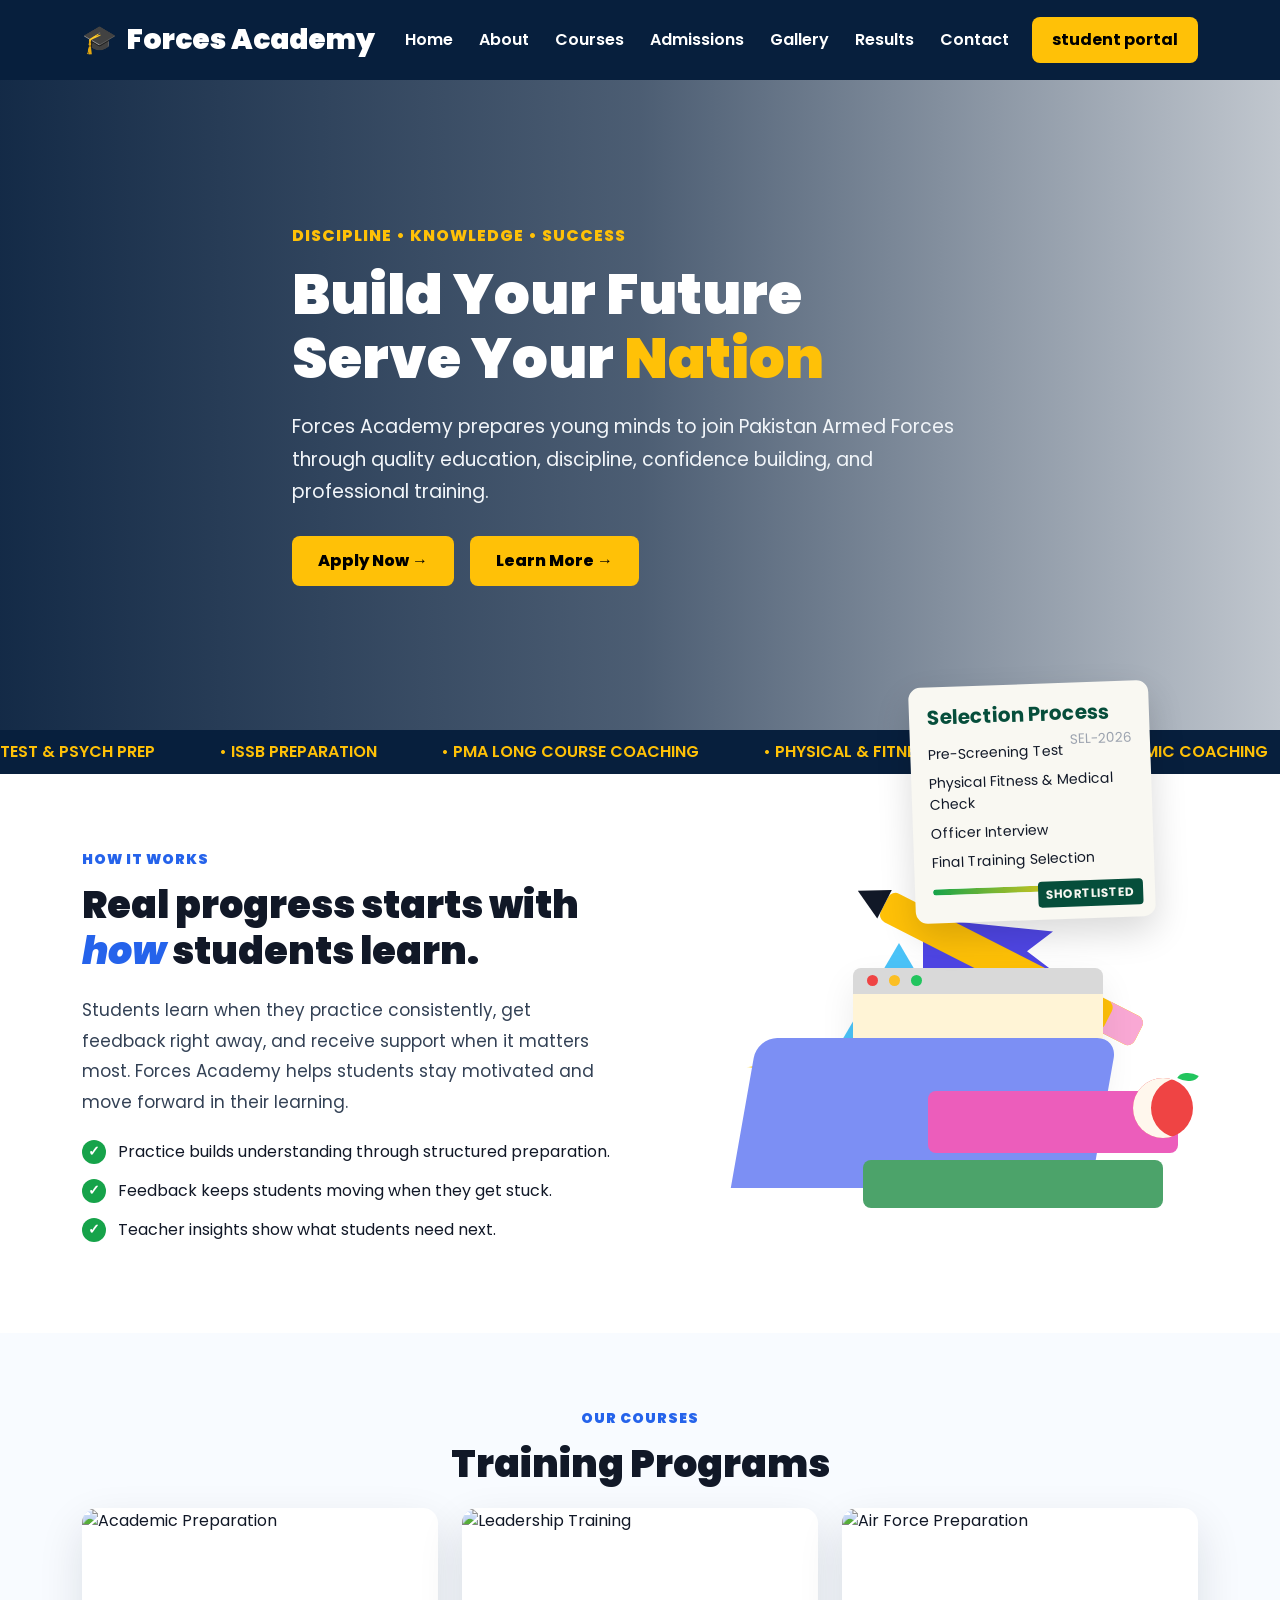
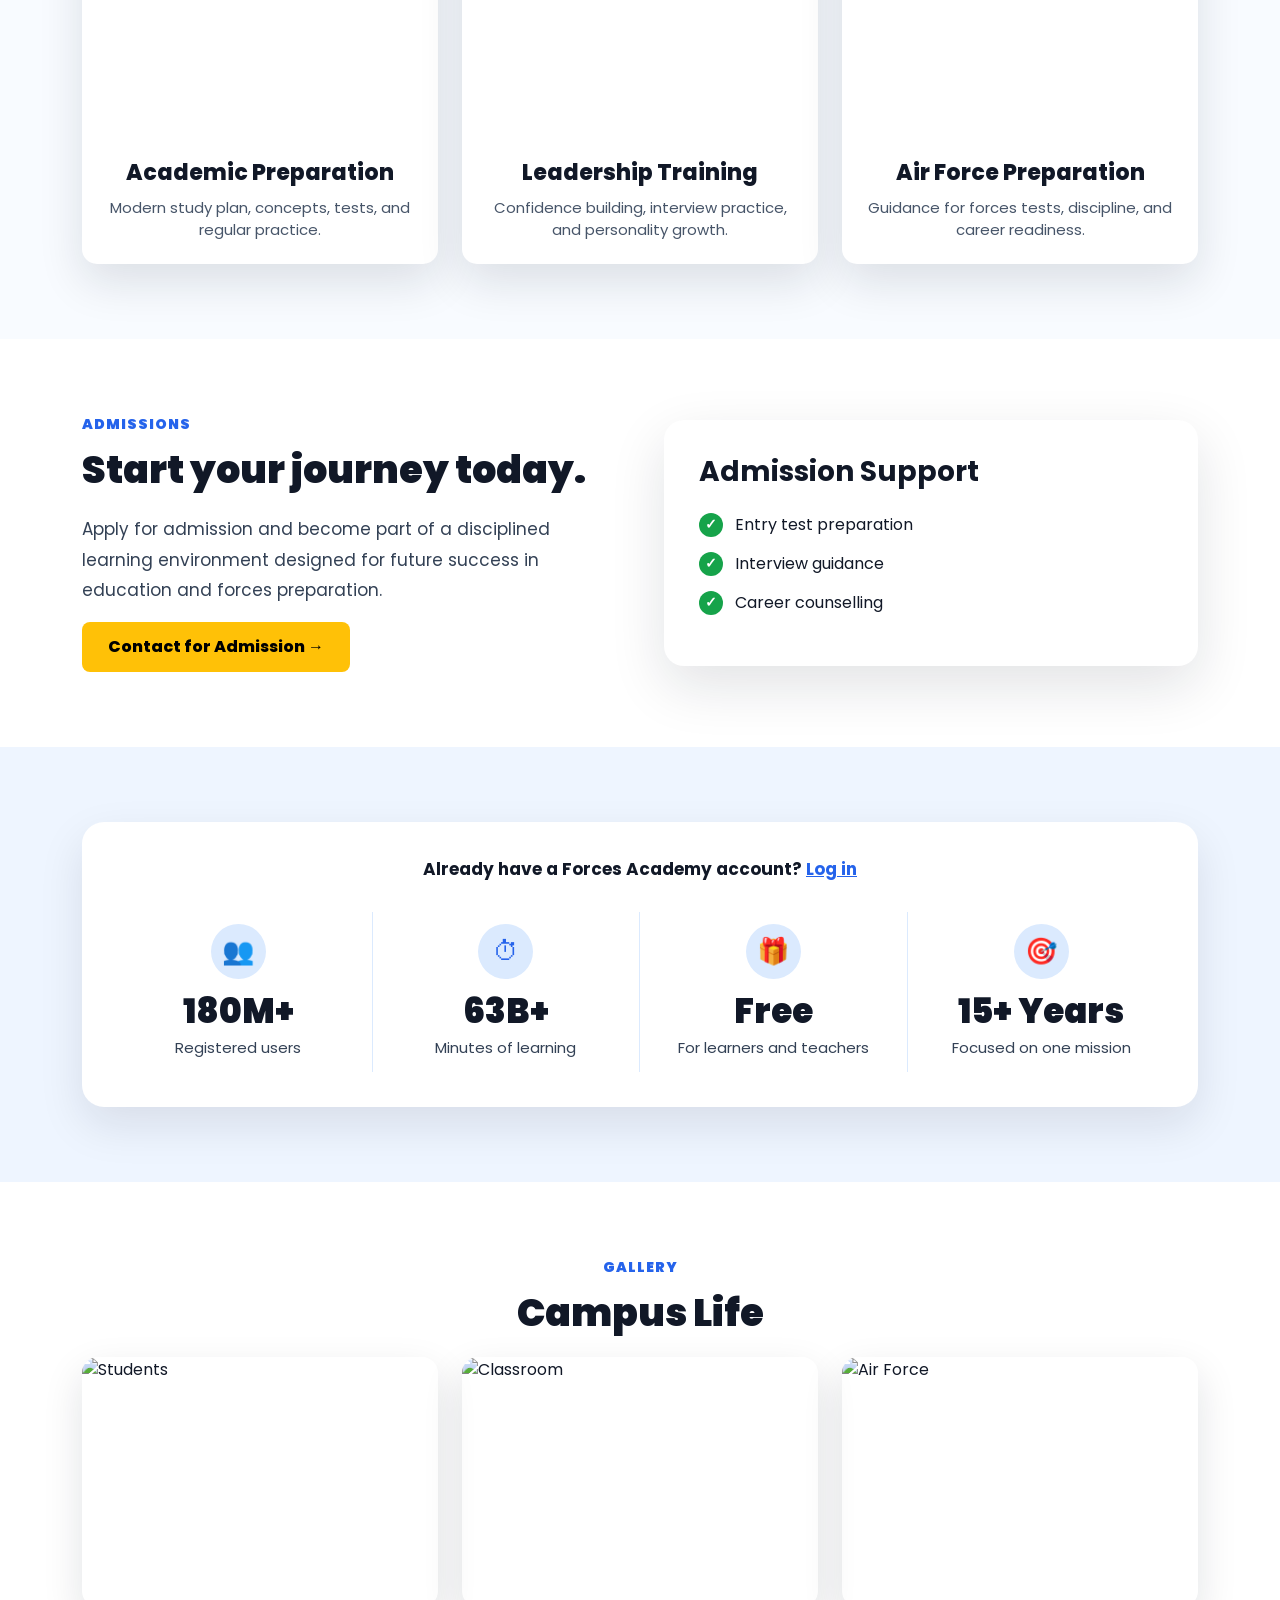
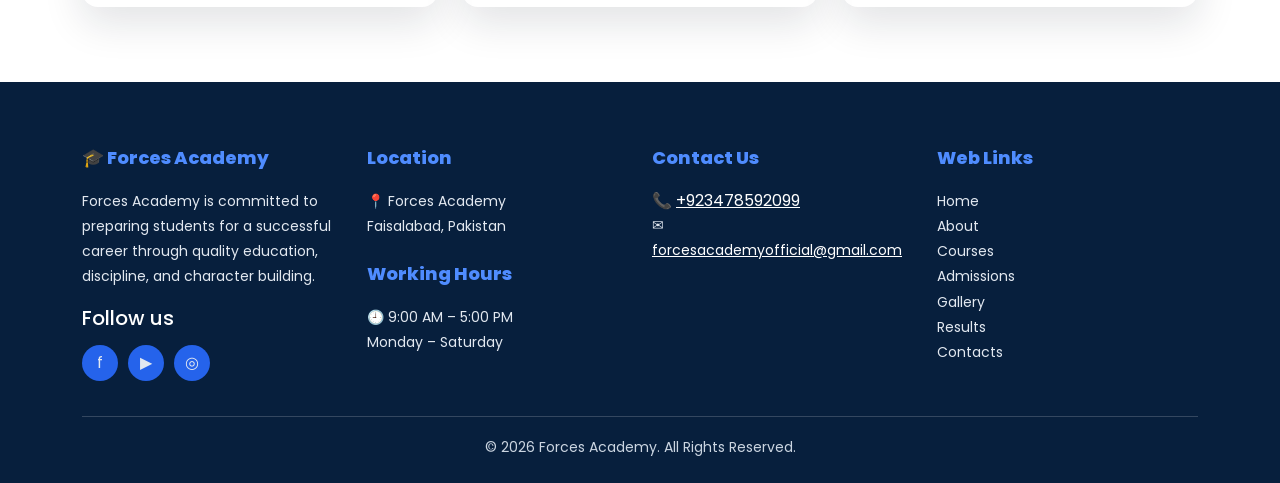
==== index.html @ 17778266 "enable github pages" ====
<!DOCTYPE html>
<html lang="en">
<head>
  <meta charset="UTF-8" />
  <meta name="viewport" content="width=device-width, initial-scale=1.0" />

  <title>Forces Academy</title>
  
  
  <link 
    href="https://cdn.jsdelivr.net/npm/bootstrap@5.3.0/dist/css/bootstrap.min.css" 
    rel="stylesheet"
  />
  <link rel="stylesheet" href="style.css">

  <!-- Google Font -->
  <link 
    href="https://fonts.googleapis.com/css2?family=Poppins:wght@400;500;600;700;800;900&display=swap" 
    rel="stylesheet"
  />

  <style>
    * {
      margin: 0;
      padding: 0;
      box-sizing: border-box;
      font-family: "Poppins", sans-serif;
    }

    html {
      scroll-behavior: smooth;
    }

    body {
      background: #ffffff;
      color: #111827;
      overflow-x: hidden;
    }

    /* NAVBAR */
    .navbar {
      background: #071f3d;
      padding: 14px 0;
    }

    .navbar-brand {
      color: white !important;
      font-size: 28px;
      font-weight: 900;
      display: flex;
      align-items: center;
      gap: 10px;
      white-space: nowrap;
    }

    .nav-link {
      color: white !important;
      font-size: 16px;
      font-weight: 600;
      margin: 0 5px;
      position: relative;
      white-space: nowrap;
    }

    .nav-link:hover {
      color: #ffc107 !important;
    }

    .nav-link::after {
      content: "";
      position: absolute;
      left: 0;
      bottom: -6px;
      width: 0;
      height: 2px;
      background: #ffc107;
      transition: 0.3s;
    }

    .nav-link:hover::after {
      width: 100%;
    }
    

    .portal-btn {
      background: #ffc107;
      color: #000 !important;
      padding: 11px 20px;
      border-radius: 8px;
      font-weight: 700;
      text-decoration: none;
      margin-left: 10px;
      display: inline-block;
      transition: 0.3s;
      white-space: nowrap;
    }

    .portal-btn:hover {
      background: #ffb300;
      transform: translateY(-3px);
      box-shadow: 0 10px 25px rgba(255, 193, 7, 0.35);
    }

    .nav-link.active {
    position: relative;
}

.nav-link.active::after {
    content: '';
    position: absolute;
    bottom: -5px;
    left: 0;
    width: 100%;
    height: 3px;
    background: #ffc107; /* yellow line */
    border-radius: 2px;
}
/* NAV LINK YELLOW */

/* HERO */
    .hero {
      min-height: 650px;
      display: flex;
      align-items: center;
      color: white;
      position: relative;
      overflow: hidden;
    }

    .hero::before {
      content: "";
      position: absolute;
      inset: 0;
      background:
        linear-gradient(
          90deg,
          rgba(7, 31, 61, 0.95),
          rgba(7, 31, 61, 0.72),
          rgba(7, 31, 61, 0.25)
        ),
        url("https://upload.wikimedia.org/wikipedia/commons/thumb/5/5d/Pakistan_JF-17_%28modified%29.jpg/1920px-Pakistan_JF-17_%28modified%29.jpg");
      background-size: cover;
      background-position: center;
      transition: 0.8s;
    }

    .hero:hover::before {
      transform: scale(1.04);
    }

    .hero-content {
      position: relative;
      z-index: 2;
      max-width: 720px;
    }

    .hero-badge {
      color: #ffc107;
      font-weight: 800;
      text-transform: uppercase;
      letter-spacing: 1px;
      margin-bottom: 15px;
      display: inline-block;
    }

    .hero h1 {
      font-size: 56px;
      font-weight: 900;
      line-height: 1.15;
      margin-bottom: 20px;
    }

    .hero h1 span {
      color: #ffc107;
    }

    .hero p {
      font-size: 19px;
      line-height: 1.7;
      margin-bottom: 28px;
      color: #f1f5f9;
    }

    .main-btn {
      background: #ffc107;
      color: #000;
      padding: 13px 26px;
      border-radius: 8px;
      text-decoration: none;
      font-weight: 800;
      display: inline-block;
      transition: 0.3s;
      margin-right: 12px;
    }

    .main-btn:hover {
      background: #ffb300;
      color: #000;
      transform: translateY(-4px);
      box-shadow: 0 12px 25px rgba(0, 0, 0, 0.25);
    }

    .outline-btn {
      border: 2px solid white;
      color: white;
      padding: 11px 25px;
      border-radius: 8px;
      text-decoration: none;
      font-weight: 800;
      display: inline-block;
      transition: 0.3s;
    }

    .outline-btn:hover {
      background: white;
      color: #071f3d;
      transform: translateY(-4px);
    }

    /* COMMON SECTION */
    .section {
      padding: 75px 0;
    }

    .small-title {
      color: #2563eb;
      font-size: 14px;
      font-weight: 900;
      text-transform: uppercase;
      letter-spacing: 1px;
      margin-bottom: 12px;
    }

    .section-heading {
      font-size: 38px;
      font-weight: 900;
      color: #111827;
      margin-bottom: 22px;
    }

    .section-heading span {
      color: #2563eb;
      font-style: italic;
    }

    .section-text {
      font-size: 17px;
      color: #334155;
      line-height: 1.8;
    }

    .check-list {
      list-style: none;
      padding: 0;
      margin-top: 22px;
    }

    .check-list li {
      margin-bottom: 15px;
      font-size: 16px;
      display: flex;
      gap: 12px;
      align-items: flex-start;
    }

    .check-icon {
      background: #16a34a;
      color: white;
      width: 24px;
      height: 24px;
      min-width: 24px;
      border-radius: 50%;
      display: grid;
      place-items: center;
      font-size: 14px;
      font-weight: 900;
    }

    /* CSS ILLUSTRATION */
    .learning-art {
      min-height: 360px;
      position: relative;
    }

    .art-base {
      width: 360px;
      height: 150px;
      background: #7c8ff4;
      border-radius: 20px 20px 0 0;
      position: absolute;
      bottom: 45px;
      left: 80px;
      transform: skewX(-10deg);
    }

    .art-book-green {
      width: 300px;
      height: 48px;
      background: #4ca36a;
      position: absolute;
      bottom: 25px;
      right: 35px;
      border-radius: 8px;
    }

    .art-book-pink {
      width: 250px;
      height: 62px;
      background: #ec5dbb;
      position: absolute;
      bottom: 80px;
      right: 20px;
      border-radius: 8px;
    }

    .art-window {
      width: 250px;
      height: 120px;
      background: #fff4d6;
      border-top: 26px solid #d9d9d9;
      border-radius: 8px;
      position: absolute;
      bottom: 145px;
      right: 95px;
      box-shadow: 0 15px 35px rgba(0, 0, 0, 0.08);
    }

    .art-window::before {
      content: "";
      position: absolute;
      top: -19px;
      left: 14px;
      width: 11px;
      height: 11px;
      background: #ef4444;
      border-radius: 50%;
      box-shadow: 22px 0 #fbbf24, 44px 0 #22c55e;
    }

    .art-triangle {
      width: 0;
      height: 0;
      border-left: 85px solid transparent;
      border-right: 85px solid transparent;
      border-bottom: 145px solid #38bdf8;
      position: absolute;
      bottom: 145px;
      left: 150px;
      opacity: 0.9;
    }

    .art-pencil {
      width: 285px;
      height: 32px;
      background: #ffc107;
      position: absolute;
      top: 80px;
      left: 205px;
      transform: rotate(27deg);
      border-radius: 8px;
      box-shadow: inset -34px 0 #f9a8d4;
    }

    .art-pencil::before {
      content: "";
      position: absolute;
      left: -30px;
      top: 0;
      border-top: 16px solid transparent;
      border-bottom: 16px solid transparent;
      border-right: 30px solid #111827;
    }

    .art-flag {
      width: 130px;
      height: 66px;
      background: #4f46e5;
      position: absolute;
      top: 45px;
      right: 145px;
      clip-path: polygon(0 0, 100% 20%, 80% 50%, 100% 80%, 0 100%);
    }

    .art-star {
      position: absolute;
      top: 150px;
      left: 80px;
      color: #facc15;
      font-size: 60px;
    }

    .art-apple {
      width: 60px;
      height: 60px;
      background: #ef4444;
      border-radius: 50%;
      position: absolute;
      bottom: 95px;
      right: 5px;
      box-shadow: inset 18px 0 #fff7ed;
    }

    .art-apple::after {
      content: "";
      width: 18px;
      height: 12px;
      background: #22c55e;
      position: absolute;
      right: -4px;
      top: -7px;
      border-radius: 100% 0;
      transform: rotate(28deg);
    }

    /* COURSES */
    .courses {
      background: #f8fbff;
    }

    .course-card {
      border: none;
      border-radius: 15px;
      overflow: hidden;
      box-shadow: 0 18px 45px rgba(15, 23, 42, 0.12);
      transition: 0.4s;
      height: 100%;
      background: white;
    }

    .course-card:hover {
      transform: translateY(-10px);
      box-shadow: 0 28px 65px rgba(15, 23, 42, 0.2);
    }

    .course-img {
      height: 230px;
      overflow: hidden;
    }

    .course-img img {
      width: 100%;
      height: 100%;
      object-fit: cover;
      transition: 0.5s;
    }

    .course-card:hover img {
      transform: scale(1.12);
    }

    .course-body {
      padding: 22px;
      text-align: center;
    }

    .course-body h3 {
      font-size: 22px;
      font-weight: 800;
      margin-bottom: 10px;
    }

    .course-body p {
      color: #475569;
      margin: 0;
      font-size: 15px;
    }

    /* ADMISSIONS */
    .admission-box {
      background: white;
      border-radius: 20px;
      padding: 35px;
      box-shadow: 0 20px 55px rgba(15, 23, 42, 0.12);
    }

    /* RESULTS */
    .results {
      background: #eef5ff;
    }

    .stats-card {
      background: white;
      border-radius: 22px;
      padding: 35px;
      box-shadow: 0 18px 45px rgba(15, 23, 42, 0.1);
    }

    .login-text {
      text-align: center;
      font-size: 17px;
      font-weight: 700;
      margin-bottom: 30px;
    }

    .login-text a {
      color: #2563eb;
    }

    .stat-box {
      text-align: center;
      border-right: 1px solid #dbeafe;
      padding: 12px;
    }

    .stat-box:last-child {
      border-right: none;
    }

    .stat-icon {
      width: 55px;
      height: 55px;
      background: #dbeafe;
      color: #2563eb;
      display: grid;
      place-items: center;
      margin: 0 auto 12px;
      border-radius: 50%;
      font-size: 26px;
    }

    .stat-box h2 {
      font-size: 34px;
      font-weight: 900;
      margin-bottom: 5px;
    }

    .stat-box p {
      color: #334155;
      font-size: 15px;
      margin: 0;
    }

    /* GALLERY */
    .gallery-img {
      height: 250px;
      border-radius: 16px;
      overflow: hidden;
      box-shadow: 0 16px 40px rgba(15, 23, 42, 0.12);
    }

    .gallery-img img {
      width: 100%;
      height: 100%;
      object-fit: cover;
      transition: 0.5s;
    }

    .gallery-img:hover img {
      transform: scale(1.12);
    }

    /* FOOTER */
    .footer {
      background: #071f3d;
      color: white;
      padding: 65px 0 25px;
    }

    .footer h4 {
      font-size: 18px;
      font-weight: 800;
      color: #4f8cff;
      margin-bottom: 20px;
    }

    .footer p,
    .footer li {
      font-size: 14px;
      line-height: 1.8;
      color: #e2e8f0;
    }

    .footer ul {
      list-style: none;
      padding: 0;
      margin: 0;
    }

    .footer a {
      color: #e2e8f0;
      text-decoration: none;
    }

    .footer a:hover {
      color: #ffc107;
    }

    .socials {
      display: flex;
      gap: 10px;
      margin-top: 15px;
    }

    .socials span {
      width: 36px;
      height: 36px;
      background: #2563eb;
      border-radius: 50%;
      display: grid;
      place-items: center;
      transition: 0.3s;
    }

    .socials span:hover {
      background: #ffc107;
      color: #071f3d;
      transform: translateY(-4px);
    }

    .footer-bottom {
      text-align: center;
      border-top: 1px solid rgba(255, 255, 255, 0.18);
      padding-top: 20px;
      margin-top: 35px;
      color: #cbd5e1;
      font-size: 14px;
    }

    /* RESPONSIVE */
    @media (max-width: 992px) {
      .navbar-brand {
        font-size: 24px;
      }

      .nav-link {
        margin: 7px 0;
      }

      .portal-btn {
        margin-left: 0;
        margin-top: 10px;
      }

      .hero {
        text-align: center;
        min-height: 650px;
      }

      .hero h1 {
        font-size: 42px;
      }

      .hero p {
        font-size: 17px;
      }

      .learning-art {
        transform: scale(0.82);
        margin-top: 35px;
      }

      .stat-box {
        border-right: none;
        margin-bottom: 25px;
      }
    }

    @media (max-width: 576px) {
      .hero h1 {
        font-size: 32px;
      }

      .section-heading {
        font-size: 30px;
      }

      .learning-art {
        transform: scale(0.65);
        min-height: 300px;
      }

      .footer {
        text-align: center;
      }

      .socials {
        justify-content: center;
      }
    }
  </style>
</head>

<body>

  <!-- NAVBAR -->
  <nav class="navbar navbar-expand-lg navbar-dark sticky-top">
    <div class="container">

      <a class="navbar-brand" href="#home">
        <span>🎓</span>
        Forces Academy
      </a>

      <button 
        class="navbar-toggler" 
        type="button" 
        data-bs-toggle="collapse" 
        data-bs-target="#navbarMenu"
      >
        <span class="navbar-toggler-icon"></span>
      </button>

      <div class="collapse navbar-collapse" id="navbarMenu">
        <ul class="navbar-nav ms-auto align-items-lg-center">
        <a class="nav-link" href="index.html">Home</a>
        <a class="nav-link" href="about.html">About </a>
        <a class="nav-link" href="courses.html">Courses </a>
<a class="nav-link" href="admissions.html">Admissions </a>
<a class="nav-link" href="gallery.html">Gallery </a>
<a class="nav-link" href="results.html">Results </a>
<a class="nav-link" href="contact.html">Contact </a>
      
        
          <li class="nav-item"><a class="portal-btn" href="#student-portal.html
            ">student portal</a></li>
        </ul>
      </div>

    </div>
  </nav>

  <!-- HERO -->
  <section class="hero" id="home">
    <div class="container hero-content">

      <span class="hero-badge">Discipline • Knowledge • Success</span>

      <h1>
        Build Your Future<br>
        Serve Your <span>Nation</span>
      </h1>

      <p>
        Forces Academy prepares young minds to join Pakistan Armed Forces through quality education,
        discipline, confidence building, and professional training.
      </p>

      <a href="#admissions" class="main-btn">Apply Now →</a>
      <a href="about.html#academy-overview" class="main-btn">Learn More →</a>

    </div>
  </section>
  <div id="about" style="display:none; background:white; min-height:100vh; padding:40px;">
    <!-- Abhi khali hai -->
</div>
<div id="courses" style="display:none; background:white; min-height:100vh; padding:40px;">
    
</div>
<!-- Selection Box -->
<div class="selection-box">
  <h5>Selection Process</h5>
  <span class="sel-year">SEL-2026</span>
  <ul>
    <li><i class="bi bi-check-circle-fill text-success"></i> Pre-Screening Test</li>
    <li><i class="bi bi-check-circle-fill text-success"></i> Physical Fitness & Medical Check</li>
    <li><i class="bi bi-check-circle-fill text-success"></i> Officer Interview</li>
    <li><i class="bi bi-check-circle-fill text-success"></i> Final Training Selection</li>
  </ul>
  <div class="progress-bar"><div class="progress"></div></div>
  <div class="shortlisted">SHORTLISTED</div>
</div>
<style>
  .selection-box {
  position: absolute;
  top: 76%;      /* Moved slightly further down */
  right: 10%;    /* Keep it on the right side */
  width: 240px;
  background: #f9f8f2;
  border-radius: 12px;
  padding: 18px;
  box-shadow: 0 15px 35px rgba(0,0,0,0.15);
  transform: rotate(-2deg);
  transition: transform 0.3s ease;
  z-index: 3;
}
.selection-box:hover {
  transform: rotate(0deg) translateY(-5px);
}
.selection-box h5 {
  font-weight: 700;
  color: #064e3b;
  margin-bottom: 5px;
}
.sel-year {
  float: right;
  font-size: 0.85rem;
  color: #9ca3af;
}

.selection-box ul {
  list-style: none;
  padding: 0;
  margin: 15px 0;
}
.selection-box ul li {
  margin-bottom: 8px;
  font-size: 0.88rem;
}
.progress-bar {
  height: 6px;
  background: #d1fae5;
  border-radius: 4px;
  overflow: hidden;
  margin: 10px 0;
}
.progress {
  width: 70%;
  height: 100%;
  background: linear-gradient(to right, #16a34a, #facc15);
  animation: loading 2s infinite;
}
@keyframes loading {
  0% { width: 0%; }
  50% { width: 70%; }
  100% { width: 0%; }
}
.shortlisted {
  display: inline-block;
  padding: 4px 8px;
  background: #064e3b;
  color: #f9f8f2;
  font-size: 0.75rem;
  font-weight: 700;
  border-radius: 4px;
  position: absolute;
  bottom: 12px;
  right: 12px;
}
/* MOBILE ADJUSTMENT */
@media (max-width: 768px) {
  .selection-box {
    position: relative;
    top: auto;
    right: auto;
    transform: rotate(0deg);
    width: 90%; /* Mobile friendly width */
    margin: 20px auto 0 auto; /* Center on mobile below hero content */
  }
  .selection-box ul li {
    font-size: 0.9rem;
  }
  .shortlisted {
    bottom: 10px;
    right: 10px;
  }
}
</style>

<!--  Scrolling Services Section -->
<section style="background:#071f3d; padding:10px 0; overflow:hidden;">
  <div class="scrolling-wrapper">
    <div class="scrolling-content">
      <span>TEST & PSYCH PREP</span>
      <span>• ISSB PREPARATION</span>
      <span>• PMA LONG COURSE COACHING</span>
      <span>• PHYSICAL & FITNESS TRAINING</span>
      <span>• ACADEMIC COACHING</span>
      <span>• INTERVIEW & PSYCH PREP</span>
      <span>• FSc PRE-MEDICAL</span>
      <span>• FSc PRE-ENGINEERING</span>
      <span>• MATRIC SCIENCE</span>
      <span>• MATRIC ARTS</span>
      <span>• ENTRY TEST PREPARATION</span>
      <span>• SHORT COURSES</span>
      <span>• LEADERSHIP TRAINING</span>
      <span>• SPORTS & FITNESS</span>
      <span>• SCHOLARSHIP OPPORTUNITIES</span>
      <!-- duplicate the same content for seamless scroll -->
      <span>TEST & PSYCH PREP</span>
      <span>• ISSB PREPARATION</span>
      <span>• PMA LONG COURSE COACHING</span>
      <span>• PHYSICAL & FITNESS TRAINING</span>
      <span>• ACADEMIC COACHING</span>
      <span>• INTERVIEW & PSYCH PREP</span>
      <span>• FSc PRE-MEDICAL</span>
      <span>• FSc PRE-ENGINEERING</span>
      <span>• MATRIC SCIENCE</span>
      <span>• MATRIC ARTS</span>
      <span>• ENTRY TEST PREPARATION</span>
      <span>• SHORT COURSES</span>
      <span>• LEADERSHIP TRAINING</span>
      <span>• SPORTS & FITNESS</span>
      <span>• SCHOLARSHIP OPPORTUNITIES</span>
    </div>
  </div>
</section>

<style>
.scrolling-wrapper {
  overflow: hidden;
  position: relative;
  white-space: nowrap;
}

.scrolling-content {
  display: inline-block;
  white-space: nowrap;
  color: #ffc107;
  font-weight: 600;
  font-family: 'Poppins', sans-serif;
  font-size: 16px;
  animation: scroll 30s linear infinite;
}

.scrolling-content span {
  display: inline-block;
  margin-right: 60px; /* spacing between items */
}

@keyframes scroll {
  0% { transform: translateX(0); }
  100% { transform: translateX(-50%); }
}
</style>

  <!-- ABOUT / HOW IT WORKS -->
  <section class="section" id="about">
    <div class="container">
      <div class="row align-items-center g-5">

        <div class="col-lg-6">
          <div class="small-title">How it works</div>

          <h2 class="section-heading">
            Real progress starts with <span>how</span> students learn.
          </h2>

          <p class="section-text">
            Students learn when they practice consistently, get feedback right away, and receive
            support when it matters most. Forces Academy helps students stay motivated and move
            forward in their learning.
          </p>

          <ul class="check-list">
            <li>
              <span class="check-icon">✓</span>
              <span>Practice builds understanding through structured preparation.</span>
            </li>

            <li>
              <span class="check-icon">✓</span>
              <span>Feedback keeps students moving when they get stuck.</span>
            </li>

            <li>
              <span class="check-icon">✓</span>
              <span>Teacher insights show what students need next.</span>
            </li>
          </ul>
        </div>

        <div class="col-lg-6">
          <div class="learning-art">
            <div class="art-star">✦</div>
            <div class="art-flag"></div>
            <div class="art-pencil"></div>
            <div class="art-triangle"></div>
            <div class="art-window"></div>
            <div class="art-base"></div>
            <div class="art-book-pink"></div>
            <div class="art-book-green"></div>
            <div class="art-apple"></div>
          </div>
        </div>

      </div>
    </div>
  </section>

  <!-- COURSES -->
  <section class="section courses" id="courses">
    <div class="container">

      <div class="text-center">
        <div class="small-title">Our Courses</div>
        <h2 class="section-heading">Training Programs</h2>
      </div>

      <div class="row g-4">

        <div class="col-lg-4 col-md-6">
          <div class="course-card">
            <div class="course-img">
              <img 
                src="https://images.unsplash.com/photo-1588072432836-e10032774350?auto=format&fit=crop&w=900&q=80" 
                alt="Academic Preparation"
              />
            </div>
            <div class="course-body">
              <h3>Academic Preparation</h3>
              <p>Modern study plan, concepts, tests, and regular practice.</p>
            </div>
          </div>
        </div>

        <div class="col-lg-4 col-md-6">
          <div class="course-card">
            <div class="course-img">
              <img 
                src="https://images.unsplash.com/photo-1522202176988-66273c2fd55f?auto=format&fit=crop&w=900&q=80" 
                alt="Leadership Training"
              />
            </div>
            <div class="course-body">
              <h3>Leadership Training</h3>
              <p>Confidence building, interview practice, and personality growth.</p>
            </div>
          </div>
        </div>

        <div class="col-lg-4 col-md-6">
          <div class="course-card">
            <div class="course-img">
              <img 
                src="https://images.unsplash.com/photo-1517976487492-5750f3195933?auto=format&fit=crop&w=900&q=80" 
                alt="Air Force Preparation"
              />
            </div>
            <div class="course-body">
              <h3>Air Force Preparation</h3>
              <p>Guidance for forces tests, discipline, and career readiness.</p>
            </div>
          </div>
        </div>

      </div>
    </div>
  </section>

  <!-- ADMISSIONS -->
  <section class="section" id="admissions">
    <div class="container">
      <div class="row align-items-center g-5">

        <div class="col-lg-6">
          <div class="small-title">Admissions</div>

          <h2 class="section-heading">
            Start your journey today.
          </h2>

          <p class="section-text">
            Apply for admission and become part of a disciplined learning environment designed
            for future success in education and forces preparation.
          </p>

          <a href="#contact" class="main-btn">Contact for Admission →</a>
        </div>

        <div class="col-lg-6">
          <div class="admission-box">
            <h3 class="fw-bold mb-4">Admission Support</h3>

            <ul class="check-list">
              <li><span class="check-icon">✓</span><span>Entry test preparation</span></li>
              <li><span class="check-icon">✓</span><span>Interview guidance</span></li>
              <li><span class="check-icon">✓</span><span>Career counselling</span></li>
            </ul>
          </div>
        </div>

      </div>
    </div>
  </section>

  <!-- RESULTS -->
  <section class="section results" id="results">
    <div class="container">

      <div class="stats-card">

        <div class="login-text">
          Already have a Forces Academy account?
          <a href="#">Log in</a>
        </div>

        <div class="row">

          <div class="col-lg-3 col-md-6 stat-box">
            <div class="stat-icon">👥</div>
            <h2>180M+</h2>
            <p>Registered users</p>
          </div>

          <div class="col-lg-3 col-md-6 stat-box">
            <div class="stat-icon">⏱</div>
            <h2>63B+</h2>
            <p>Minutes of learning</p>
          </div>

          <div class="col-lg-3 col-md-6 stat-box">
            <div class="stat-icon">🎁</div>
            <h2>Free</h2>
            <p>For learners and teachers</p>
          </div>

          <div class="col-lg-3 col-md-6 stat-box">
            <div class="stat-icon">🎯</div>
            <h2>15+ Years</h2>
            <p>Focused on one mission</p>
          </div>

        </div>
      </div>

    </div>
  </section>

  <!-- GALLERY -->
  <section class="section" id="gallery">
    <div class="container">

      <div class="text-center">
        <div class="small-title">Gallery</div>
        <h2 class="section-heading">Campus Life</h2>
      </div>

      <div class="row g-4">

        <div class="col-lg-4 col-md-6">
          <div class="gallery-img">
            <img 
              src="https://images.unsplash.com/photo-1523240795612-9a054b0db644?auto=format&fit=crop&w=900&q=80" 
              alt="Students"
            />
          </div>
        </div>

        <div class="col-lg-4 col-md-6">
          <div class="gallery-img">
            <img 
              src="https://images.unsplash.com/photo-1509062522246-3755977927d7?auto=format&fit=crop&w=900&q=80" 
              alt="Classroom"
            />
          </div>
        </div>

        <div class="col-lg-4 col-md-6">
          <div class="gallery-img">
            <img 
              src="https://images.unsplash.com/photo-1517976487492-5750f3195933?auto=format&fit=crop&w=900&q=80" 
              alt="Air Force"
            />
          </div>
        </div>

      </div>
    </div>
  </section>

  <!-- FOOTER -->
  <footer class="footer" id="contact">
    <div class="container">

      <div class="row g-4">

        <div class="col-lg-3 col-md-6">
          <h4><span>🎓</span> Forces Academy</h4>
          <p>
            Forces Academy is committed to preparing students for a successful career
            through quality education, discipline, and character building.
          </p>
<h5>Follow us</h5>
          <div class="socials">

    <a href="https://www.facebook.com/ForcesAcademyFaisalabad" target="_blank">
        <span>f</span>
    </a>

    <a href="http://www.youtube.com/@forcesacademyfaisalabad" target="_blank">
        <span>▶</span>
    </a>

      <a href="https://www.instagram.com/forcesacademyfaisalabad?igsh=MWI4YThxazhwM3o3Zg==" target="_blank">
        <span>◎</span>
    </a>

</div>
        </div>

        <div class="col-lg-3 col-md-6">
          <h4>Location</h4>
          <p>
            📍 Forces Academy<br>
            Faisalabad, Pakistan
          </p>

          <h4 class="mt-4">Working Hours</h4>
          <p>
            🕘 9:00 AM – 5:00 PM<br>
            Monday – Saturday
          </p>
        </div>

       <div class="col-lg-3 col-md-6">
          <h4>Contact Us</h4>
    
          📞 <a href="tel:+923478592099" style="color:#fff; text-decoration:underline;">+923478592099</a><br>
          <p>✉ <a href="mailto:forcesacademyofficial@gmail.com" style="color:#fff; text-decoration:underline;">forcesacademyofficial@gmail.com</a></p>
        </div>
        <div class="col-lg-3 col-md-6">
          <h4>Web Links</h4>
          <ul>
            <li><a href="#Home">Home</a></li>
            <li><a href="#"></a>About</li>
            <li><a href="#">Courses</a></li>
            <li><a href="#">Admissions</a></li>
            <li><a href="#">Gallery </a></li>
            <li><a href="#">Results</a></li>
            <li><a href="#"> Contacts</a></li>
          </ul>
        </div>

      </div>

      <div class="footer-bottom">
        © 2026 Forces Academy. All Rights Reserved.
      </div>

    </div>
  </footer>

  <!-- Bootstrap JS for mobile menu -->
  <script 
    src="https://cdn.jsdelivr.net/npm/bootstrap@5.3.0/dist/js/bootstrap.bundle.min.js">
  </script>
  
</body>
</html>
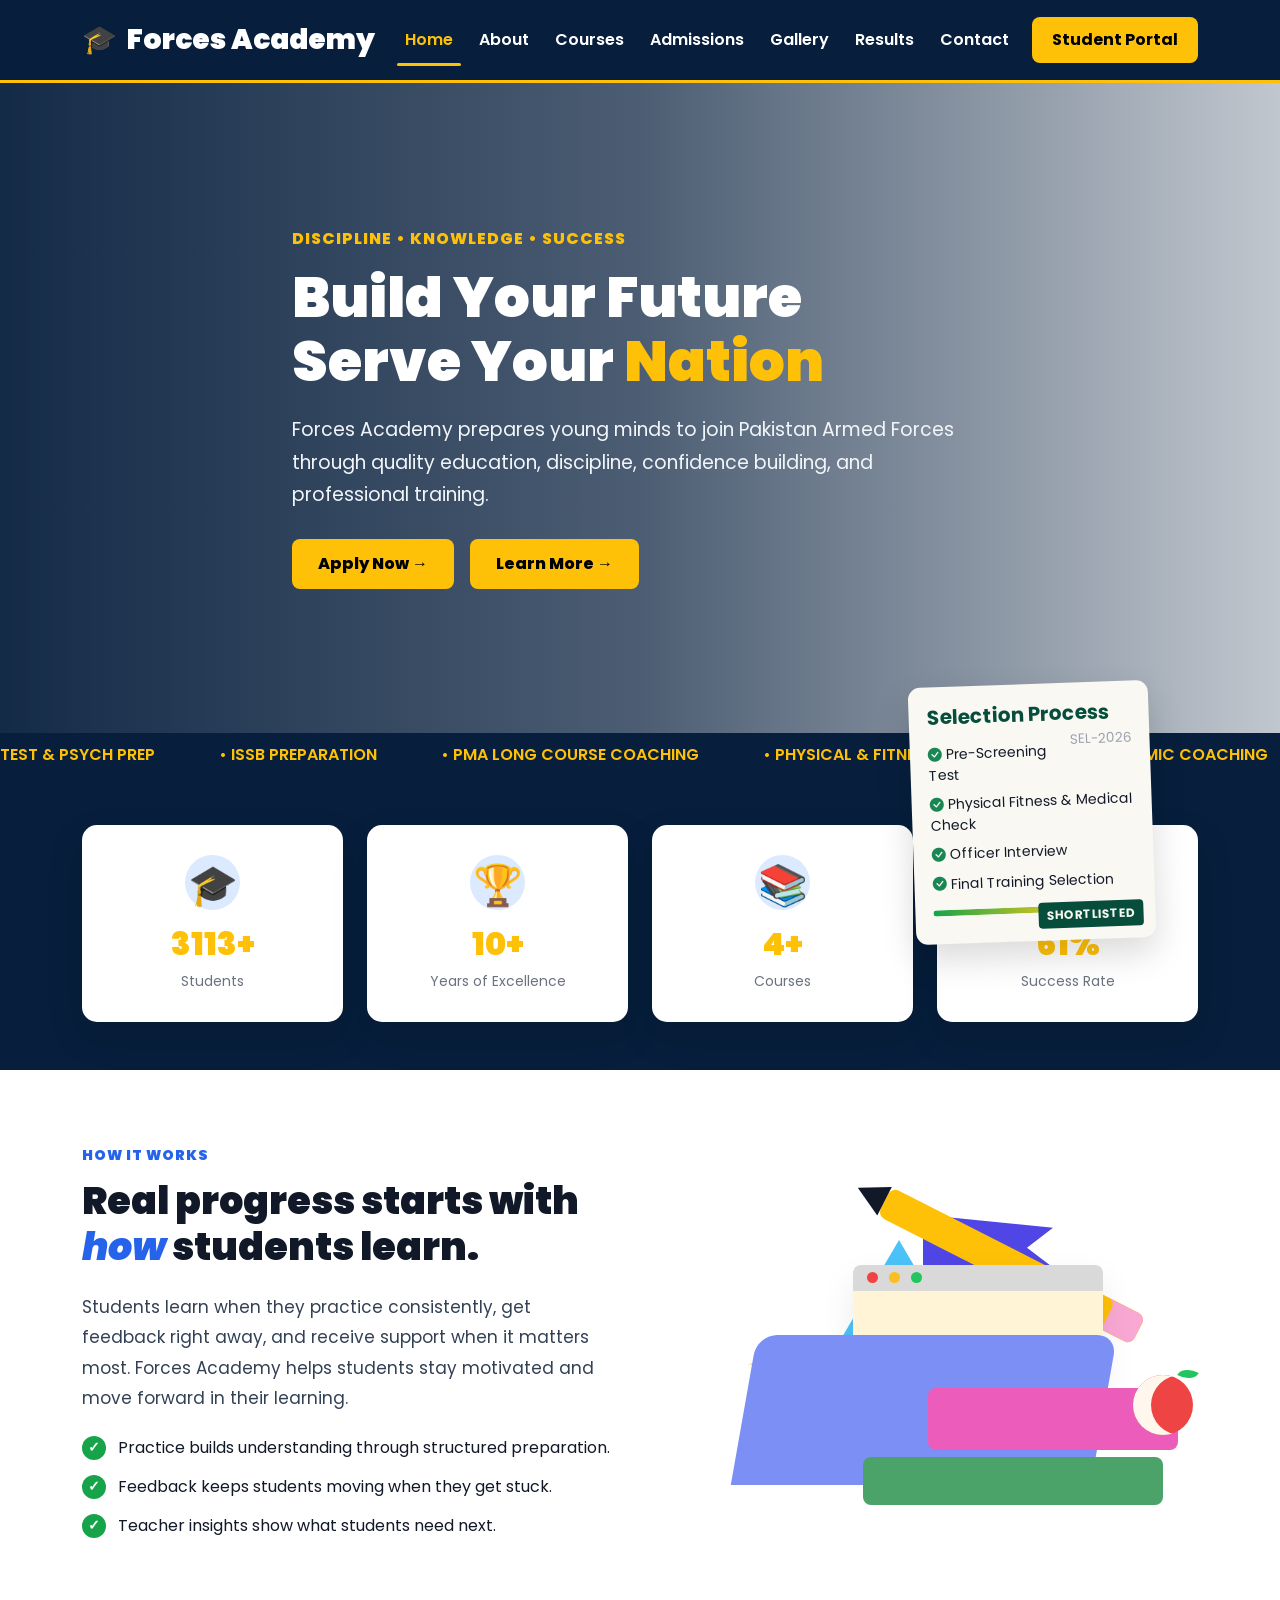
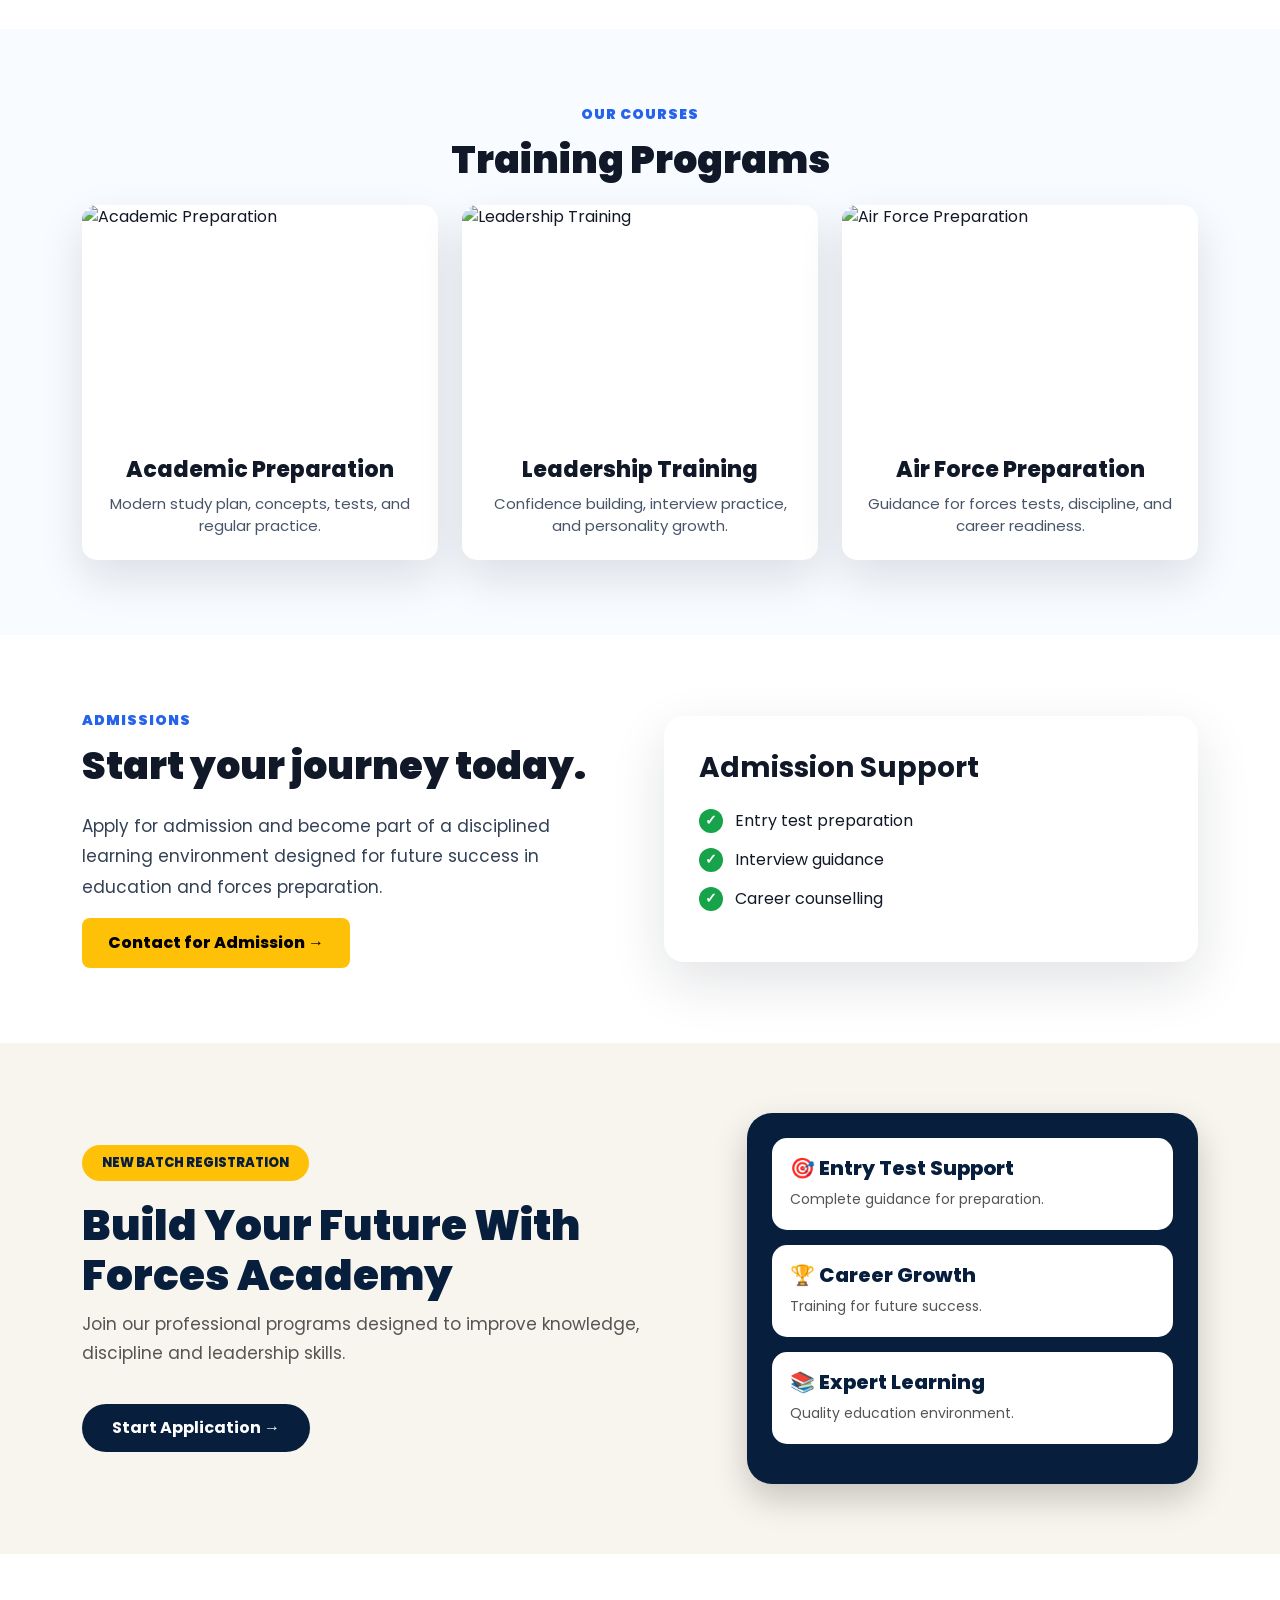
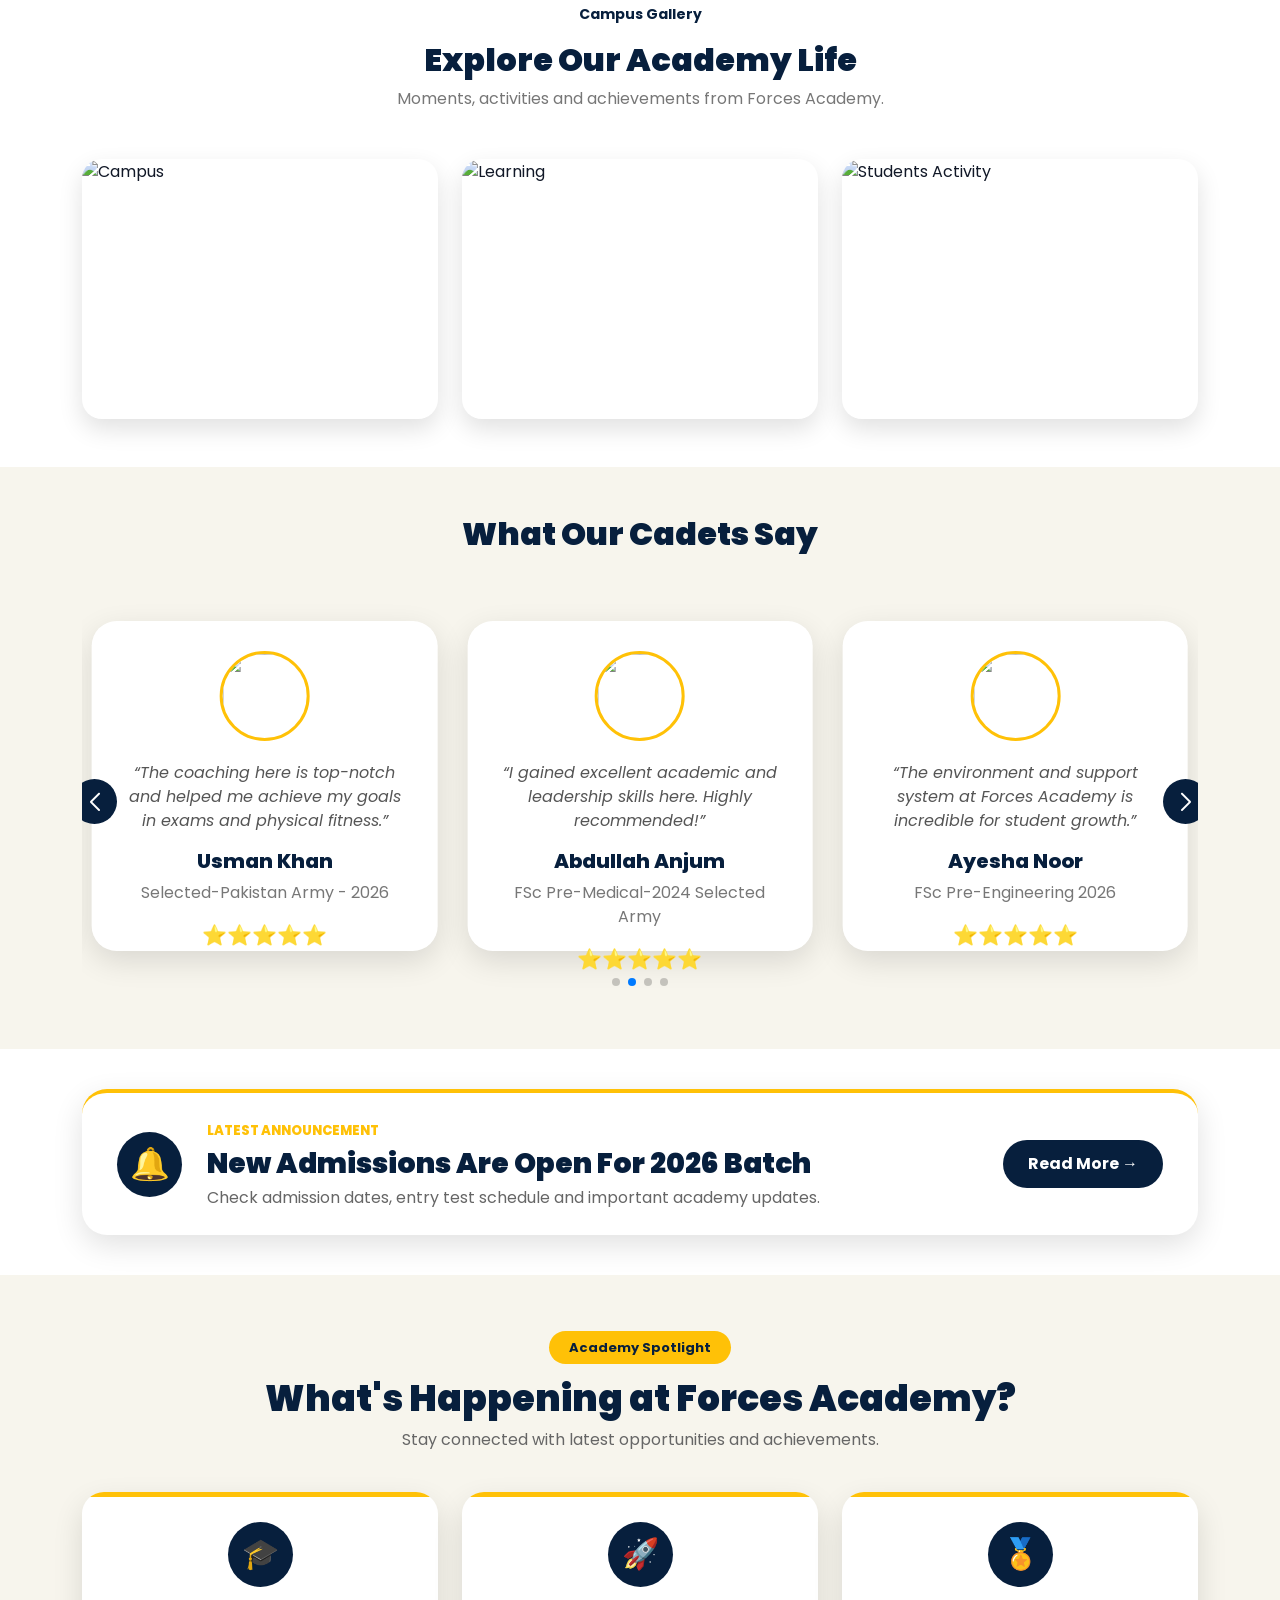
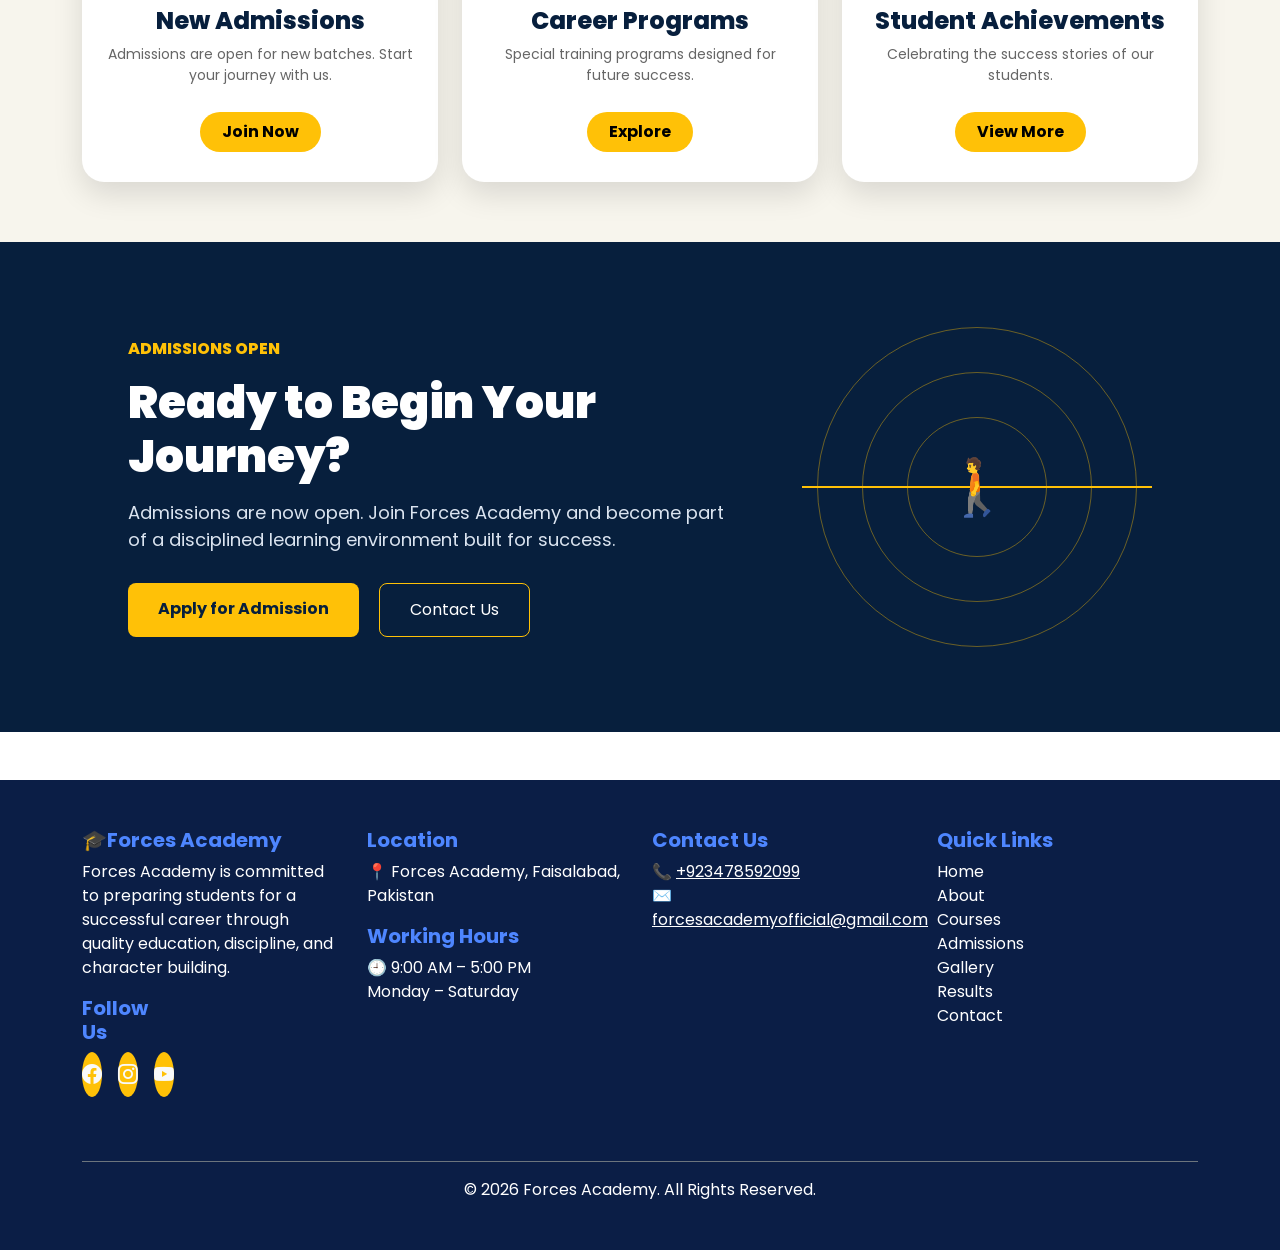
==== commit 5a7f9757: "enable github pages" ====
--- a/index.html
+++ b/index.html
@@ -18,6 +18,8 @@
     href="https://fonts.googleapis.com/css2?family=Poppins:wght@400;500;600;700;800;900&display=swap" 
     rel="stylesheet"
   />
+   <!-- Swiper CSS -->
+  <link rel="stylesheet" href="https://cdn.jsdelivr.net/npm/swiper@11/swiper-bundle.min.css"/>
 
   <style>
     * {
@@ -38,6 +40,7 @@
     }
 
     /* NAVBAR */
+   /* NAVBAR */
     .navbar {
       background: #071f3d;
       padding: 14px 0;
@@ -66,20 +69,36 @@
       color: #ffc107 !important;
     }
 
-    .nav-link::after {
-      content: "";
-      position: absolute;
-      left: 0;
-      bottom: -6px;
-      width: 0;
-      height: 2px;
-      background: #ffc107;
-      transition: 0.3s;
-    }
-
-    .nav-link:hover::after {
-      width: 100%;
-    }
+    /* Active Navbar Line */
+
+.nav-link::after{
+content:"";
+position:absolute;
+left:0;
+bottom:-6px;
+width:0;
+height:3px;
+background:#ffc107;
+border-radius:5px;
+transition:.3s;
+}
+
+
+.nav-link:hover::after,
+.nav-link.active::after{
+width:100%;
+}
+
+
+.nav-link.active{
+color:#ffc107 !important;
+}
+.navbar{
+    border-bottom: 3px solid #ffc107;
+}
+    
+    
+  
     
 
     .portal-btn {
@@ -101,21 +120,9 @@
       box-shadow: 0 10px 25px rgba(255, 193, 7, 0.35);
     }
 
-    .nav-link.active {
-    position: relative;
-}
-
-.nav-link.active::after {
-    content: '';
-    position: absolute;
-    bottom: -5px;
-    left: 0;
-    width: 100%;
-    height: 3px;
-    background: #ffc107; /* yellow line */
-    border-radius: 2px;
-}
-/* NAV LINK YELLOW */
+    
+
+
 
 /* HERO */
     .hero {
@@ -141,12 +148,26 @@
         url("https://upload.wikimedia.org/wikipedia/commons/thumb/5/5d/Pakistan_JF-17_%28modified%29.jpg/1920px-Pakistan_JF-17_%28modified%29.jpg");
       background-size: cover;
       background-position: center;
-      transition: 0.8s;
-    }
+      animation:heroSplash 1.8s ease;
+    }
+    @keyframes heroSplash{
+
+from{
+    opacity:0;
+    transform:scale(1.15);
+}
+
+to{
+    opacity:1;
+    transform:scale(1);
+}
+
+}
 
     .hero:hover::before {
       transform: scale(1.04);
     }
+   
 
     .hero-content {
       position: relative;
@@ -179,8 +200,13 @@
       line-height: 1.7;
       margin-bottom: 28px;
       color: #f1f5f9;
-    }
-
+     
+
+
+
+}
+   
+    
     .main-btn {
       background: #ffc107;
       color: #000;
@@ -549,73 +575,6 @@
       transform: scale(1.12);
     }
 
-    /* FOOTER */
-    .footer {
-      background: #071f3d;
-      color: white;
-      padding: 65px 0 25px;
-    }
-
-    .footer h4 {
-      font-size: 18px;
-      font-weight: 800;
-      color: #4f8cff;
-      margin-bottom: 20px;
-    }
-
-    .footer p,
-    .footer li {
-      font-size: 14px;
-      line-height: 1.8;
-      color: #e2e8f0;
-    }
-
-    .footer ul {
-      list-style: none;
-      padding: 0;
-      margin: 0;
-    }
-
-    .footer a {
-      color: #e2e8f0;
-      text-decoration: none;
-    }
-
-    .footer a:hover {
-      color: #ffc107;
-    }
-
-    .socials {
-      display: flex;
-      gap: 10px;
-      margin-top: 15px;
-    }
-
-    .socials span {
-      width: 36px;
-      height: 36px;
-      background: #2563eb;
-      border-radius: 50%;
-      display: grid;
-      place-items: center;
-      transition: 0.3s;
-    }
-
-    .socials span:hover {
-      background: #ffc107;
-      color: #071f3d;
-      transform: translateY(-4px);
-    }
-
-    .footer-bottom {
-      text-align: center;
-      border-top: 1px solid rgba(255, 255, 255, 0.18);
-      padding-top: 20px;
-      margin-top: 35px;
-      color: #cbd5e1;
-      font-size: 14px;
-    }
-
     /* RESPONSIVE */
     @media (max-width: 992px) {
       .navbar-brand {
@@ -681,7 +640,7 @@
 </head>
 
 <body>
-
+  
   <!-- NAVBAR -->
   <nav class="navbar navbar-expand-lg navbar-dark sticky-top">
     <div class="container">
@@ -702,7 +661,7 @@
 
       <div class="collapse navbar-collapse" id="navbarMenu">
         <ul class="navbar-nav ms-auto align-items-lg-center">
-        <a class="nav-link" href="index.html">Home</a>
+       <a class="nav-link active" href="index.html">Home</a>
         <a class="nav-link" href="about.html">About </a>
         <a class="nav-link" href="courses.html">Courses </a>
 <a class="nav-link" href="admissions.html">Admissions </a>
@@ -711,8 +670,8 @@
 <a class="nav-link" href="contact.html">Contact </a>
       
         
-          <li class="nav-item"><a class="portal-btn" href="#student-portal.html
-            ">student portal</a></li>
+          <li class="nav-item"><a class="portal-btn" href="#Student-portal.html
+            ">Student Portal</a></li>
         </ul>
       </div>
 
@@ -720,8 +679,10 @@
   </nav>
 
   <!-- HERO -->
+   
   <section class="hero" id="home">
     <div class="container hero-content">
+     
 
       <span class="hero-badge">Discipline • Knowledge • Success</span>
 
@@ -735,13 +696,17 @@
         discipline, confidence building, and professional training.
       </p>
 
-      <a href="#admissions" class="main-btn">Apply Now →</a>
+      <a href="admissions.html" class="main-btn">Apply Now →</a>
       <a href="about.html#academy-overview" class="main-btn">Learn More →</a>
 
     </div>
   </section>
+ 
+
+
+     
   <div id="about" style="display:none; background:white; min-height:100vh; padding:40px;">
-    <!-- Abhi khali hai -->
+   
 </div>
 <div id="courses" style="display:none; background:white; min-height:100vh; padding:40px;">
     
@@ -845,8 +810,8 @@
   }
 }
 </style>
-
 <!--  Scrolling Services Section -->
+<section class="course-ticker">
 <section style="background:#071f3d; padding:10px 0; overflow:hidden;">
   <div class="scrolling-wrapper">
     <div class="scrolling-content">
@@ -886,6 +851,7 @@
 </section>
 
 <style>
+  
 .scrolling-wrapper {
   overflow: hidden;
   position: relative;
@@ -911,7 +877,203 @@
   0% { transform: translateX(0); }
   100% { transform: translateX(-50%); }
 }
+
 </style>
+<!-- Stats Section -->
+<section class="stats-section py-5" style="background:#f7f5ed;">
+  <div class="container">
+    <div class="row g-4 text-center justify-content-center">
+      <!-- Students -->
+      <div class="col-6 col-md-3">
+        <div class="stat-card">
+          <div class="stat-icon">🎓</div>
+          <h2 class="stat-number" data-target="5000">0</h2>
+          <p>Students</p>
+        </div>
+      </div>
+      <!-- Expert Teachers -->
+      <div class="col-6 col-md-3">
+        <div class="stat-card">
+          <div class="stat-icon">🏆</div>
+          <h2 class="stat-number" data-target="15">0</h2>
+          <p>Years of Excellence</p>
+        </div>
+      </div>
+      <!-- Courses -->
+      <div class="col-6 col-md-3">
+        <div class="stat-card">
+          <div class="stat-icon">📚</div>
+          <h2 class="stat-number" data-target="6">0</h2>
+          <p>Courses</p>
+        </div>
+      </div>
+      <!-- Success Rate -->
+      <div class="col-6 col-md-3">
+        <div class="stat-card">
+          <div class="stat-icon">🎯</div>
+          
+          <h2 class="stat-number percent" data-target="98">98%</h2>
+<p>Success Rate</p>
+         
+        
+        </div>
+      </div>
+    </div>
+  </div>
+</section>
+
+<style>
+.stat-card {
+  background: #fff;
+  padding: 30px 20px;
+  border-radius: 15px;
+  box-shadow: 0 15px 35px rgba(0,0,0,0.1);
+  transition: transform 0.3s, box-shadow 0.3s;
+}
+.stat-card:hover {
+  transform: translateY(-10px);
+  box-shadow: 0 25px 50px rgba(0,0,0,0.2);
+}
+.stat-icon {
+  font-size: 40px;
+  color: #ffc107;
+  margin-bottom: 15px;
+}
+.stat-number{
+    color:#ffc107 !important;
+    font-size:32px;
+    font-weight:900;
+}
+.stat-card p {
+  font-size: 14px;
+  color: #6b7280;
+  margin: 0;
+}
+@media(max-width:768px){
+  .stat-icon {
+    font-size: 35px;
+  }
+  .stat-number {
+    font-size: 28px;
+  }
+}
+/* ===== Stats Section Dark Theme ===== */
+
+.stats-section{
+    background:#071f3d !important;
+    padding:80px 0;
+}
+
+
+/* Heading */
+
+.stats-section h2{
+    color:white;
+    font-weight:900;
+}
+
+
+.stats-section h2 span{
+    color:#ffc107;
+}
+
+
+.stats-section p{
+    color:#d1d5db;
+}
+
+
+/* Badge */
+
+.stats-badge{
+    border:1px solid #ffc107;
+    color:#ffc107;
+    padding:10px 25px;
+    border-radius:30px;
+    font-weight:800;
+    letter-spacing:3px;
+}
+
+
+/* Cards */
+
+.stat-card{
+
+    background:white;
+
+    padding:30px 20px;
+
+    border-radius:15px;
+
+    box-shadow:0 15px 35px rgba(0,0,0,0.15);
+
+}
+
+
+/* Numbers */
+
+.stat-number{
+
+    color:#071f3d;
+
+    font-size:32px;
+
+    font-weight:900;
+
+}
+
+
+/* Icons */
+
+.stat-icon{
+
+    color:#ffc107;
+
+}
+
+
+/* Text */
+
+.stat-card p{
+
+    color:#6b7280;
+
+}
+</style>
+</style>
+
+<script>
+
+// Count-up animation when visible
+const stats = document.querySelectorAll('.stat-number');
+const options = { threshold: 0.5 };
+const observer = new IntersectionObserver(entries => {
+  entries.forEach(entry => {
+    if(entry.isIntersecting){
+      const el = entry.target;
+      const target = +el.getAttribute('data-target');
+      let count = 0;
+      const increment = target / 98;
+      const updateCount = () => {
+        count += increment;
+        if(count < target){
+         el.innerText = Math.ceil(count) + (el.classList.contains("percent") ? "%" : "+"); // <-- add + here
+          requestAnimationFrame(updateCount);
+        } else {
+        el.innerText = target + (el.classList.contains("percent") ? "%" : "+"); // <-- final + after counting
+        }
+      };
+      updateCount();
+      observer.unobserve(el);
+    }
+  });
+}, options);
+
+stats.forEach(stat => observer.observe(stat));
+</script>
+
+
+
 
   <!-- ABOUT / HOW IT WORKS -->
   <section class="section" id="about">
@@ -966,7 +1128,7 @@
       </div>
     </div>
   </section>
-
+  
   <!-- COURSES -->
   <section class="section courses" id="courses">
     <div class="container">
@@ -1026,6 +1188,9 @@
       </div>
     </div>
   </section>
+    
+         
+  
 
   <!-- ADMISSIONS -->
   <section class="section" id="admissions">
@@ -1062,168 +1227,1595 @@
       </div>
     </div>
   </section>
-
-  <!-- RESULTS -->
-  <section class="section results" id="results">
-    <div class="container">
-
-      <div class="stats-card">
-
-        <div class="login-text">
-          Already have a Forces Academy account?
-          <a href="#">Log in</a>
+  
+  
+
+
+<!-- ADMISSIONS CTA -->
+<section class="mission-section">
+
+<div class="container">
+
+<div class="row align-items-center g-4">
+
+
+<div class="col-lg-7">
+
+<span class="mission-tag">
+NEW BATCH REGISTRATION
+</span>
+
+<h2>
+Build Your Future With Forces Academy
+</h2>
+
+<p>
+Join our professional programs designed to improve knowledge,
+discipline and leadership skills.
+</p>
+
+
+<a href="admissions.html" class="mission-btn">
+Start Application →
+</a>
+
+</div>
+
+
+
+<div class="col-lg-5">
+
+<div class="mission-card">
+
+
+<div class="mini-box">
+
+<h5>🎯 Entry Test Support</h5>
+<p>Complete guidance for preparation.</p>
+
+</div>
+
+
+<div class="mini-box">
+
+<h5>🏆 Career Growth</h5>
+<p>Training for future success.</p>
+
+</div>
+
+
+<div class="mini-box">
+
+<h5>📚 Expert Learning</h5>
+<p>Quality education environment.</p>
+
+</div>
+
+
+</div>
+
+</div>
+
+
+</div>
+
+</div>
+
+</section>
+<style>
+.mission-section{
+
+padding:70px 0;
+background:#f8f6ed;
+
+}
+
+
+.mission-tag{
+
+display:inline-block;
+background:#ffc107;
+color:#071f3d;
+padding:8px 20px;
+border-radius:25px;
+font-size:13px;
+font-weight:800;
+
+}
+
+
+.mission-section h2{
+
+font-size:42px;
+font-weight:900;
+color:#071f3d;
+margin-top:20px;
+
+}
+
+
+.mission-section p{
+
+color:#555;
+font-size:17px;
+line-height:1.7;
+
+}
+
+
+.mission-btn{
+
+display:inline-block;
+margin-top:20px;
+padding:12px 30px;
+background:#071f3d;
+color:white;
+border-radius:30px;
+text-decoration:none;
+font-weight:700;
+transition:.3s;
+
+}
+
+
+.mission-btn:hover{
+
+background:#ffc107;
+color:#000;
+
+}
+
+
+
+.mission-card{
+
+background:#071f3d;
+padding:25px;
+border-radius:25px;
+box-shadow:0 15px 35px rgba(0,0,0,.2);
+
+}
+
+
+
+@keyframes floatBox{
+
+0%{
+transform:translateY(0);
+}
+
+50%{
+transform:translateY(-8px);
+}
+
+100%{
+transform:translateY(0);
+}
+
+}
+.mini-box{
+
+background:white;
+padding:18px;
+border-radius:15px;
+margin-bottom:15px;
+
+transition:0.35s ease;
+
+}
+
+
+.mini-box:hover{
+
+transform:translateX(8px);
+
+border-left:5px solid #ffc107;
+
+box-shadow:0 12px 25px rgba(0,0,0,0.15);
+
+}
+
+
+
+.mini-box h5{
+
+color:#071f3d;
+font-weight:800;
+
+}
+
+
+.mini-box p{
+
+font-size:14px;
+margin:0;
+
+}
+
+
+
+
+
+
+
+
+
+@media(max-width:768px){
+
+.mission-section h2{
+
+font-size:30px;
+
+}
+
+}
+</style>
+
+  <!-- Gallery Section -->
+<section class="gallery-section py-5" style="background:#f7f5ed;">
+
+<div class="container">
+
+<div class="text-center mb-5">
+    <span class="gallery-tag">Campus Gallery</span>
+    <h2 class="gallery-title">Explore Our Academy Life</h2>
+    <p class="gallery-text">
+        Moments, activities and achievements from Forces Academy.
+    </p>
+</div>
+
+
+<div class="row g-4">
+
+
+
+
+
+
+
+<!-- Image 1 -->
+<div class="col-lg-4 col-md-6">
+<div class="gallery-card">
+<img src="https://images.unsplash.com/photo-1541339907198-e08756dedf3f"
+alt="Campus">
+</div>
+</div>
+
+
+<!-- Image 2-->
+<div class="col-lg-4 col-md-6">
+<div class="gallery-card">
+<img src="https://images.unsplash.com/photo-1509062522246-3755977927d7?auto=format&fit=crop&w=900&q=80" 
+alt="Learning">
+</div>
+</div>
+
+
+<!-- Image 3 -->
+<div class="col-lg-4 col-md-6">
+<div class="gallery-card">
+<img src="https://images.unsplash.com/photo-1523240795612-9a054b0db644"
+alt="Students Activity">
+</div>
+</div>
+
+
+</div>
+
+</div>
+
+</section>
+<style>
+  .gallery-section{
+    background:#f7f5ed;
+}
+.gallery-tag{
+    color:#071f3d;
+    padding:8px 20px;
+    border-radius:30px;
+    font-weight:700;
+    font-size:14px;
+}
+
+
+
+.gallery-title{
+margin-top:15px;
+font-weight:900;
+color:#071f3d;
+}
+
+
+.gallery-text{
+color:#777;
+}
+
+
+.gallery-card{
+height:260px;
+border-radius:20px;
+overflow:hidden;
+box-shadow:0 10px 25px rgba(0,0,0,.12);
+transition:.3s;
+}
+
+
+.gallery-card img{
+width:100%;
+height:100%;
+object-fit:cover;
+transition:.4s;
+}
+
+
+.gallery-card:hover img{
+transform:scale(1.08);
+}
+</style>
+<!-- Testimonials Section -->
+
+<section class="testimonials-section py-5" style="background:#f7f5ed;">
+
+<div class="container">
+
+<h2 class="text-center mb-5"
+style="font-weight:900;color:#071f3d;">
+What Our Cadets Say
+</h2>
+
+
+<div class="swiper testimonialSwiper">
+
+<div class="swiper-wrapper">
+
+
+<!-- Card 1 -->
+<div class="swiper-slide">
+
+<div class="testimonial-card">
+
+<img src="https://randomuser.me/api/portraits/women/31.jpg">
+
+<p>
+“Force Academy helped me build my confidence and skills. The teachers are very supportive.”
+</p>
+
+<h5>Mahnoor Iqbal</h5>
+
+<span>Selected-Navy - 2023</span>
+
+<div class="stars">
+⭐⭐⭐⭐⭐
+</div>
+
+</div>
+
+</div>
+
+
+
+<!-- Card 2 -->
+<div class="swiper-slide">
+
+<div class="testimonial-card">
+
+<img src="https://randomuser.me/api/portraits/men/32.jpg">
+
+<p>
+“The coaching here is top-notch and helped me achieve my goals in exams and physical fitness.”
+</p>
+
+<h5>Usman Khan</h5>
+
+<span>Selected-Pakistan Army - 2026</span>
+
+<div class="stars">
+⭐⭐⭐⭐⭐
+</div>
+
+</div>
+
+</div>
+
+
+
+<!-- Card 3 -->
+<div class="swiper-slide">
+
+<div class="testimonial-card">
+
+<img src="https://randomuser.me/api/portraits/men/30.jpg">
+
+<p>
+“I gained excellent academic and leadership skills here. Highly recommended!”
+</p>
+
+<h5>Abdullah Anjum</h5>
+
+<span>FSc Pre-Medical-2024 Selected Army</span>
+
+<div class="stars">
+⭐⭐⭐⭐⭐
+</div>
+
+</div>
+
+</div>
+
+
+
+<!-- Card 4 -->
+<div class="swiper-slide">
+
+<div class="testimonial-card">
+
+<img src="https://randomuser.me/api/portraits/women/50.jpg">
+
+<p>
+“The environment and support system at Forces Academy is incredible for student growth.”
+</p>
+
+<h5>Ayesha Noor</h5>
+
+<span>FSc Pre-Engineering 2026</span>
+
+<div class="stars">
+⭐⭐⭐⭐⭐
+</div>
+
+</div>
+
+</div>
+
+
+</div>
+
+
+<!-- dots -->
+<div class="swiper-pagination"></div>
+<!-- Arrows -->
+<div class="swiper-button-prev"></div>
+<div class="swiper-button-next"></div>
+
+
+</div>
+
+</div>
+
+</section>
+
+
+
+<style>
+
+.testimonialSwiper{
+    width:100%;
+    overflow:hidden;
+    padding:20px 10px 50px;
+}
+
+
+.testimonial-card{
+
+background:white;
+
+padding:30px;
+
+border-radius:25px;
+
+text-align:center;
+
+height:330px;
+
+box-shadow:0 10px 30px rgba(0,0,0,.12);
+
+transition:.3s;
+
+}
+
+
+.testimonial-card:hover{
+transform:translateY(-8px);
+}
+
+
+
+.testimonial-card img{
+
+width:90px;
+
+height:90px;
+
+border-radius:50%;
+
+border:3px solid #ffc107;
+
+object-fit:cover;
+
+}
+
+
+.testimonial-card p{
+
+margin-top:20px;
+
+font-style:italic;
+
+color:#555;
+
+}
+
+
+
+.testimonial-card h5{
+
+color:#071f3d;
+
+font-weight:800;
+
+margin-top:15px;
+
+}
+
+
+.testimonial-card span{
+
+color:#777;
+
+}
+
+
+
+.stars{
+
+color:#ffc107;
+
+font-size:20px;
+
+margin-top:15px;
+
+}
+.swiper-button-next,
+.swiper-button-prev{
+
+width:45px;
+height:45px;
+
+background:#071f3d;
+
+border-radius:50%;
+
+color:white;
+
+}
+
+
+.swiper-button-next:after,
+.swiper-button-prev:after{
+
+font-size:18px;
+font-weight:bold;
+
+}
+
+
+.swiper-button-next{
+right:-10px;
+}
+
+
+.swiper-button-prev{
+left:-10px;
+}
+
+
+
+
+</style>
+
+
+
+<!-- Swiper JS -->
+
+<script src="https://cdn.jsdelivr.net/npm/swiper@11/swiper-bundle.min.js"></script>
+
+
+<script>
+
+var swiper = new Swiper(".testimonialSwiper", {
+
+slidesPerView:3,
+
+spaceBetween:30,
+
+loop:true,
+
+
+autoplay:{
+
+delay:3000,
+
+disableOnInteraction:false,
+
+},
+
+
+pagination:{
+
+el:".swiper-pagination",
+
+clickable:true,
+
+},
+
+
+
+breakpoints:{
+
+
+320:{
+slidesPerView:1,
+},
+
+
+768:{
+slidesPerView:2,
+},
+
+
+1200:{
+slidesPerView:3,
+}
+
+
+}
+
+
+});
+
+
+</script>
+<!-- Latest Announcement -->
+
+<section class="latest-news">
+
+<div class="container">
+
+<div class="news-box">
+
+
+<div class="bell-icon">
+🔔
+</div>
+
+
+<div class="news-text">
+
+<span>
+LATEST ANNOUNCEMENT
+</span>
+
+<h3>
+New Admissions Are Open For 2026 Batch
+</h3>
+
+<p>
+Check admission dates, entry test schedule and important academy updates.
+</p>
+
+</div>
+
+
+<a href="admissions.html" class="news-btn">
+Read More →
+</a>
+
+
+</div>
+
+</div>
+
+</section>
+<style>
+  .latest-news{
+
+padding:40px 0;
+background:#f7f5ed;
+
+}
+
+
+.news-box{
+
+background:white;
+
+border-radius:25px;
+
+padding:25px 35px;
+
+display:flex;
+
+align-items:center;
+
+gap:25px;
+
+box-shadow:0 10px 30px rgba(0,0,0,.12);
+
+border-top:4px solid #ffc107;
+
+}
+
+
+
+.bell-icon{
+
+width:65px;
+height:65px;
+
+border-radius:50%;
+
+background:#071f3d;
+
+display:flex;
+
+align-items:center;
+
+justify-content:center;
+
+font-size:32px;
+
+animation:ring 2s infinite;
+
+}
+
+
+
+@keyframes ring{
+
+0%,100%{
+transform:rotate(0);
+}
+
+20%{
+transform:rotate(15deg);
+}
+
+40%{
+transform:rotate(-15deg);
+}
+
+}
+
+
+
+
+
+
+.news-text span{
+
+font-size:13px;
+
+font-weight:800;
+
+color:#ffc107;
+
+}
+
+
+
+.news-text h3{
+
+margin:5px 0;
+
+color:#071f3d;
+
+font-weight:900;
+
+}
+
+
+
+.news-text p{
+
+margin:0;
+
+color:#666;
+
+}
+
+
+
+.news-btn{
+
+margin-left:auto;
+
+background:#071f3d;
+
+color:white;
+
+padding:12px 25px;
+
+border-radius:30px;
+
+text-decoration:none;
+
+font-weight:700;
+
+}
+
+
+
+.news-btn:hover{
+
+background:#ffc107;
+
+color:#000;
+
+}
+
+
+
+@media(max-width:768px){
+
+.news-box{
+
+flex-direction:column;
+
+text-align:center;
+
+}
+
+
+.news-btn{
+
+margin:auto;
+
+}
+
+}
+</style>
+
+
+
+
+  <!-- ACADEMY HIGHLIGHTS -->
+<section class="spotlight-section">
+
+<div class="container">
+
+<div class="spot-head">
+<span>Academy Spotlight</span>
+<h2>What's Happening at Forces Academy?</h2>
+<p>Stay connected with latest opportunities and achievements.</p>
+</div>
+
+
+<div class="row g-4 mt-3">
+
+
+<div class="col-md-4">
+
+<div class="spot-card">
+
+<div class="round-icon">🎓</div>
+
+<h4>New Admissions</h4>
+
+<p>
+Admissions are open for new batches. Start your journey with us.
+</p>
+
+<a href="admissions.html">Join Now</a>
+
+</div>
+
+</div>
+
+
+
+<div class="col-md-4">
+
+<div class="spot-card">
+
+<div class="round-icon">🚀</div>
+
+<h4>Career Programs</h4>
+
+<p>
+Special training programs designed for future success.
+</p>
+
+<a href="courses.html">Explore</a>
+
+</div>
+
+</div>
+
+
+
+<div class="col-md-4">
+
+<div class="spot-card">
+
+<div class="round-icon">🏅</div>
+
+<h4>Student Achievements</h4>
+
+<p>
+Celebrating the success stories of our students.
+</p>
+
+<a href="results.html">View More</a>
+
+</div>
+
+</div>
+
+
+</div>
+
+</div>
+
+</section>
+
+<style>
+  .spotlight-section{
+padding:60px 0;
+background:#faf7ed;
+}
+
+
+.spot-head{
+text-align:center;
+}
+
+
+.spot-head span{
+background:#ffc107;
+padding:7px 20px;
+border-radius:30px;
+font-size:13px;
+font-weight:700;
+color:#071f3d;
+}
+
+
+.spot-head h2{
+margin-top:18px;
+font-size:36px;
+font-weight:900;
+color:#071f3d;
+}
+
+
+.spot-head p{
+color:#666;
+}
+
+
+.spot-card{
+
+background:white;
+padding:30px 25px;
+border-radius:22px;
+text-align:center;
+position:relative;
+overflow:hidden;
+box-shadow:0 12px 30px rgba(0,0,0,.12);
+transition:.4s;
+}
+
+
+.spot-card:before{
+
+content:"";
+position:absolute;
+top:0;
+left:0;
+height:5px;
+width:100%;
+background:#ffc107;
+
+}
+
+
+.spot-card:hover{
+
+transform:translateY(-10px);
+
+}
+
+
+.round-icon{
+
+width:65px;
+height:65px;
+border-radius:50%;
+background:#071f3d;
+display:flex;
+align-items:center;
+justify-content:center;
+font-size:30px;
+margin:auto;
+
+}
+
+
+.spot-card h4{
+
+margin-top:20px;
+font-weight:800;
+color:#071f3d;
+
+}
+
+
+.spot-card p{
+
+font-size:14px;
+color:#666;
+
+}
+
+
+.spot-card a{
+
+display:inline-block;
+margin-top:10px;
+background:#ffc107;
+color:#000;
+padding:8px 22px;
+border-radius:20px;
+font-weight:700;
+text-decoration:none;
+
+}
+
+
+.spot-card a:hover{
+
+background:#071f3d;
+color:white;
+
+}
+
+
+@media(max-width:768px){
+
+.spot-head h2{
+font-size:28px;
+}
+
+}
+</style>
+<!-- Small Final CTA -->
+<section class="journey-section reveal">
+
+    <div class="journey-content">
+
+        <span>ADMISSIONS OPEN</span>
+
+        <h2>Ready to Begin Your Journey?</h2>
+
+        <p>
+            Admissions are now open. Join Forces Academy and become
+            part of a disciplined learning environment built for success.
+        </p>
+
+        <div class="journey-buttons">
+
+            <a href="#" class="apply-btn">
+                Apply for Admission
+            </a>
+
+            <a href="#" class="contact-btn">
+                Contact Us
+            </a>
+
         </div>
 
-        <div class="row">
-
-          <div class="col-lg-3 col-md-6 stat-box">
-            <div class="stat-icon">👥</div>
-            <h2>180M+</h2>
-            <p>Registered users</p>
-          </div>
-
-          <div class="col-lg-3 col-md-6 stat-box">
-            <div class="stat-icon">⏱</div>
-            <h2>63B+</h2>
-            <p>Minutes of learning</p>
-          </div>
-
-          <div class="col-lg-3 col-md-6 stat-box">
-            <div class="stat-icon">🎁</div>
-            <h2>Free</h2>
-            <p>For learners and teachers</p>
-          </div>
-
-          <div class="col-lg-3 col-md-6 stat-box">
-            <div class="stat-icon">🎯</div>
-            <h2>15+ Years</h2>
-            <p>Focused on one mission</p>
-          </div>
-
+    </div>
+
+
+    <div class="journey-visual">
+
+        <div class="target-line"></div>
+
+        <div class="circle circle1"></div>
+        <div class="circle circle2"></div>
+        <div class="circle circle3"></div>
+
+        <div class="walking">
+            🚶
+        </div>
+
+    </div>
+
+
+</section>
+<style>
+.journey-section{
+
+background:#071f3d;
+
+padding:70px 10%;
+
+display:flex;
+
+align-items:center;
+
+justify-content:space-between;
+
+overflow:hidden;
+
+}
+
+
+/* Smooth entry */
+
+.journey-section.reveal{
+
+opacity:0;
+
+transform:translateY(80px);
+
+}
+
+
+.journey-section.reveal.show{
+
+opacity:1;
+
+transform:translateY(0);
+
+transition:1.2s ease;
+
+}
+
+
+
+.journey-content{
+
+color:white;
+
+max-width:600px;
+
+}
+
+
+.journey-content span{
+
+color:#ffc107;
+
+font-weight:800;
+
+}
+
+
+.journey-content h2{
+
+font-size:45px;
+
+font-weight:900;
+
+margin:15px 0;
+
+}
+
+
+.journey-content p{
+
+font-size:18px;
+
+color:#dbe4f0;
+
+}
+
+
+
+.journey-buttons{
+
+display:flex;
+
+gap:20px;
+
+margin-top:30px;
+
+}
+
+
+.apply-btn{
+
+background:#ffc107;
+
+color:#071f3d;
+
+padding:14px 30px;
+
+border-radius:8px;
+
+font-weight:bold;
+
+text-decoration:none;
+
+}
+
+
+.contact-btn{
+
+border:1px solid #ffc107;
+
+color:white;
+
+padding:14px 30px;
+
+border-radius:8px;
+
+text-decoration:none;
+
+}
+
+
+
+/* Right animation */
+
+.journey-visual{
+
+position:relative;
+
+width:350px;
+
+height:350px;
+
+display:flex;
+
+align-items:center;
+
+justify-content:center;
+
+}
+
+
+.circle{
+
+position:absolute;
+
+border:1px solid rgba(255,193,7,.4);
+
+border-radius:50%;
+
+}
+
+
+.circle1{
+
+width:320px;
+height:320px;
+
+}
+
+
+.circle2{
+
+width:230px;
+height:230px;
+
+}
+
+
+.circle3{
+
+width:140px;
+height:140px;
+
+}
+
+
+.target-line{
+
+position:absolute;
+
+width:100%;
+
+height:2px;
+
+background:#ffc107;
+
+}
+
+
+.walking{
+
+font-size:55px;
+
+z-index:5;
+
+animation:walk 2s infinite alternate;
+
+}
+
+
+@keyframes walk{
+
+from{
+transform:translateX(-10px);
+}
+
+to{
+transform:translateX(10px);
+}
+
+}
+
+
+@media(max-width:768px){
+
+.journey-section{
+
+flex-direction:column;
+
+text-align:center;
+
+}
+
+.journey-visual{
+
+margin-top:40px;
+
+}
+
+}
+
+
+
+/* How it works / About */
+.section{
+    background:#ffffff;
+}
+
+
+/* Courses */
+.courses{
+    background:#f8fbff;
+}
+
+
+
+
+/* Admissions */
+.admission-box{
+    background:#ffffff;
+}
+
+
+/* Mission / Admission CTA middle section */
+.mission-section{
+    background:#f7f5ed;
+}
+
+
+/* Gallery */
+.gallery-section{
+    background:#ffffff !important;
+}
+
+
+/* Testimonials */
+.testimonials-section{
+    background:#f7f5ed !important;
+}
+
+
+/* Latest Announcement */
+.latest-news{
+    background:#ffffff;
+}
+
+
+/* Academy Spotlight */
+.spotlight-section{
+    background:#f7f5ed;
+}
+
+html{
+
+    scroll-behavior:smooth;
+
+}
+</style>
+
+
+
+  
+
+      <!-- FOOTER -->
+  <footer style="background-color:#0b1e46; color:#fff;" class="py-5 mt-5">
+  <div class="container">
+    <div class="row">
+
+      <!-- About -->
+      <div class="col-md-3 mb-4">
+       
+        <h5> <span>🎓</span>Forces Academy</h5>
+        <p>Forces Academy is committed to preparing students for a successful career through quality education, discipline, and character building.</p>
+         <div class="col-md-3 mb-4">
+        <h5>Follow Us</h5>
+        <div class="d-flex gap-3">
+          <a href="https://www.facebook.com/ForcesAcademyFaisalabad" target="_blank" class="text-light fs-5"><i class="bi bi-facebook"></i></a>
+          <a href="https://www.instagram.com/forcesacademyfaisalabad?igsh=MWI4YThxazhwM3o3Zg==" target="_blank" class="text-light fs-5"><i class="bi bi-instagram"></i></a>
+          <a href="http://www.youtube.com/@forcesacademyfaisalabad" target="_blank" class="text-light fs-5"><i class="bi bi-youtube"></i></a>
         </div>
       </div>
+      </div>
+
+      <!-- Location & Working Hours -->
+      <div class="col-md-3 mb-4">
+        <h5>Location</h5>
+        <p>📍 Forces Academy, Faisalabad, Pakistan</p>
+        <h5>Working Hours</h5>
+        <p>🕘 9:00 AM – 5:00 PM<br>Monday – Saturday</p>
+      </div>
+
+      <!-- Contact Info -->
+      <div class="col-md-3 mb-4">
+        <h5>Contact Us</h5>
+        
+          📞 <a href="tel:+923478592099" style="color:#fff; text-decoration:underline;">+923478592099</a><br>
+            <p>✉️<a href="mailto:forcesacademyofficial@gmail.com" style="color:#fff; text-decoration:underline;">forcesacademyofficial@gmail.com</a></p>
+      </div>
+
+      <!-- Web Links -->
+            <div class="col-md-3 mb-4">
+        <h5>Quick Links</h5>
+        <ul class="list-unstyled">
+          <li><a href="index.html" class="text-light text-decoration-none">Home</a></li>
+          <li><a href="about.html" class="text-light text-decoration-none">About</a></li>
+          <li><a href="courses.html" class="text-light text-decoration-none">Courses</a></li>
+          <li><a href="admissions.html" class="text-light text-decoration-none">Admissions</a></li>
+          <li><a href="gallery.html" class="text-light text-decoration-none">Gallery</a></li>
+          <li><a href="results.html" class="text-light text-decoration-none">Results</a></li>
+          <li><a href="contact.html" class="text-light text-decoration-none">Contact </a></li>
+        </ul>
+      </div>
 
     </div>
-  </section>
-
-  <!-- GALLERY -->
-  <section class="section" id="gallery">
-    <div class="container">
-
-      <div class="text-center">
-        <div class="small-title">Gallery</div>
-        <h2 class="section-heading">Campus Life</h2>
-      </div>
-
-      <div class="row g-4">
-
-        <div class="col-lg-4 col-md-6">
-          <div class="gallery-img">
-            <img 
-              src="https://images.unsplash.com/photo-1523240795612-9a054b0db644?auto=format&fit=crop&w=900&q=80" 
-              alt="Students"
-            />
-          </div>
-        </div>
-
-        <div class="col-lg-4 col-md-6">
-          <div class="gallery-img">
-            <img 
-              src="https://images.unsplash.com/photo-1509062522246-3755977927d7?auto=format&fit=crop&w=900&q=80" 
-              alt="Classroom"
-            />
-          </div>
-        </div>
-
-        <div class="col-lg-4 col-md-6">
-          <div class="gallery-img">
-            <img 
-              src="https://images.unsplash.com/photo-1517976487492-5750f3195933?auto=format&fit=crop&w=900&q=80" 
-              alt="Air Force"
-            />
-          </div>
-        </div>
-
-      </div>
+    <div class="text-center mt-3 border-top border-secondary pt-3">
+      ©️ 2026 Forces Academy. All Rights Reserved.
     </div>
-  </section>
-
-  <!-- FOOTER -->
-  <footer class="footer" id="contact">
-    <div class="container">
-
-      <div class="row g-4">
-
-        <div class="col-lg-3 col-md-6">
-          <h4><span>🎓</span> Forces Academy</h4>
-          <p>
-            Forces Academy is committed to preparing students for a successful career
-            through quality education, discipline, and character building.
-          </p>
-<h5>Follow us</h5>
-          <div class="socials">
-
-    <a href="https://www.facebook.com/ForcesAcademyFaisalabad" target="_blank">
-        <span>f</span>
-    </a>
-
-    <a href="http://www.youtube.com/@forcesacademyfaisalabad" target="_blank">
-        <span>▶</span>
-    </a>
-
-      <a href="https://www.instagram.com/forcesacademyfaisalabad?igsh=MWI4YThxazhwM3o3Zg==" target="_blank">
-        <span>◎</span>
-    </a>
-
-</div>
-        </div>
-
-        <div class="col-lg-3 col-md-6">
-          <h4>Location</h4>
-          <p>
-            📍 Forces Academy<br>
-            Faisalabad, Pakistan
-          </p>
-
-          <h4 class="mt-4">Working Hours</h4>
-          <p>
-            🕘 9:00 AM – 5:00 PM<br>
-            Monday – Saturday
-          </p>
-        </div>
-
-       <div class="col-lg-3 col-md-6">
-          <h4>Contact Us</h4>
-    
-          📞 <a href="tel:+923478592099" style="color:#fff; text-decoration:underline;">+923478592099</a><br>
-          <p>✉ <a href="mailto:forcesacademyofficial@gmail.com" style="color:#fff; text-decoration:underline;">forcesacademyofficial@gmail.com</a></p>
-        </div>
-        <div class="col-lg-3 col-md-6">
-          <h4>Web Links</h4>
-          <ul>
-            <li><a href="#Home">Home</a></li>
-            <li><a href="#"></a>About</li>
-            <li><a href="#">Courses</a></li>
-            <li><a href="#">Admissions</a></li>
-            <li><a href="#">Gallery </a></li>
-            <li><a href="#">Results</a></li>
-            <li><a href="#"> Contacts</a></li>
-          </ul>
-        </div>
-
-      </div>
-
-      <div class="footer-bottom">
-        © 2026 Forces Academy. All Rights Reserved.
-      </div>
-
-    </div>
-  </footer>
+  </div>
+</footer>
+<style>
+footer h5 {
+    color: #4e86ff; /* Bright Blue like your screenshot */
+    font-weight: 700;
+}
+
+/* Footer Quick Links & Web Links Hover Fix */
+footer .list-unstyled li a {
+    color: #fff !important; /* default white */
+    text-decoration: none !important;
+    transition: color 0.3s;
+}
+
+footer .list-unstyled li a:hover {
+    color: #ffc107 !important; /* yellow on hover */
+}
+/* Footer Social Icons - proper circles */
+footer .d-flex.gap-3 a {
+    display: flex;
+    align-items: center;
+    justify-content: center;
+    width: 45px;
+    height: 45px;
+    border-radius: 50%; /* perfect circle */
+    background-color: #ffc107; /* default yellow */
+    color: #000; /* icon black */
+    font-size: 1.2rem;
+    text-decoration: none;
+    transition: all 0.3s;
+}
+
+footer .d-flex.gap-3 a:hover {
+    background-color: #ffb300; /* darker yellow on hover */
+    transform: translateY(-3px);
+    box-shadow: 0 8px 15px rgba(0,0,0,0.3);
+    color: #000;
+}
+
+footer .d-flex.gap-3 a i {
+    line-height: 1; /* ensures icon vertically centered */
+}
+
+
+
+
+</style>
+<link href="https://cdn.jsdelivr.net/npm/bootstrap-icons@1.11.0/font/bootstrap-icons.css" rel="stylesheet">
 
   <!-- Bootstrap JS for mobile menu -->
   <script 
     src="https://cdn.jsdelivr.net/npm/bootstrap@5.3.0/dist/js/bootstrap.bundle.min.js">
   </script>
-  
+
+  <!-- CTA reveal effect -->
+  <script>
+
+window.addEventListener("load",()=>{
+
+let section=document.querySelector(".reveal");
+
+setTimeout(()=>{
+
+section.classList.add("show");
+
+},300);
+
+});
+
+</script>
+</script>
+  <!-- Back to Top Button -->
+<button id="backToTopBtn" title="Back to Top">↑</button>
+
+<style>
+#backToTopBtn {
+  display: none; /* Hidden by default */
+  position: fixed;
+  bottom: 40px;
+  right: 30px;
+  z-index: 99;
+  background-color: #ffc107;
+  color: #000;
+  border: none;
+  padding: 12px 16px;
+  border-radius: 50%;
+  font-size: 18px;
+  cursor: pointer;
+  box-shadow: 0 8px 15px rgba(0,0,0,0.3);
+  transition: all 0.3s;
+}
+#backToTopBtn:hover {
+  background-color: #ffb300;
+  transform: translateY(-3px);
+}
+</style>
+
+<script>
+// Smooth scroll for all anchor links
+document.querySelectorAll('a[href^="#"]').forEach(anchor => {
+  anchor.addEventListener('click', function(e){
+    e.preventDefault();
+    document.querySelector(this.getAttribute('href')).scrollIntoView({
+      behavior: 'smooth'
+    });
+  });
+});
+
+// Back-to-top button
+const backToTopBtn = document.getElementById("backToTopBtn");
+
+window.onscroll = function() {
+  if(document.body.scrollTop > 300 || document.documentElement.scrollTop > 300){
+    backToTopBtn.style.display = "block";
+  } else {
+    backToTopBtn.style.display = "none";
+  }
+};
+
+backToTopBtn.addEventListener('click', () => {
+  window.scrollTo({top: 0, behavior: 'smooth'});
+});
+// gets the current file name
+
+const current = location.pathname.split("/").pop(); // gets the current file name
+const menuItems = document.querySelectorAll(".navbar .nav-link");
+
+menuItems.forEach(item => {
+  if(item.getAttribute("href") === current) {
+    item.classList.add("active");
+  }
+});
+</script>
+
 </body>
 </html>
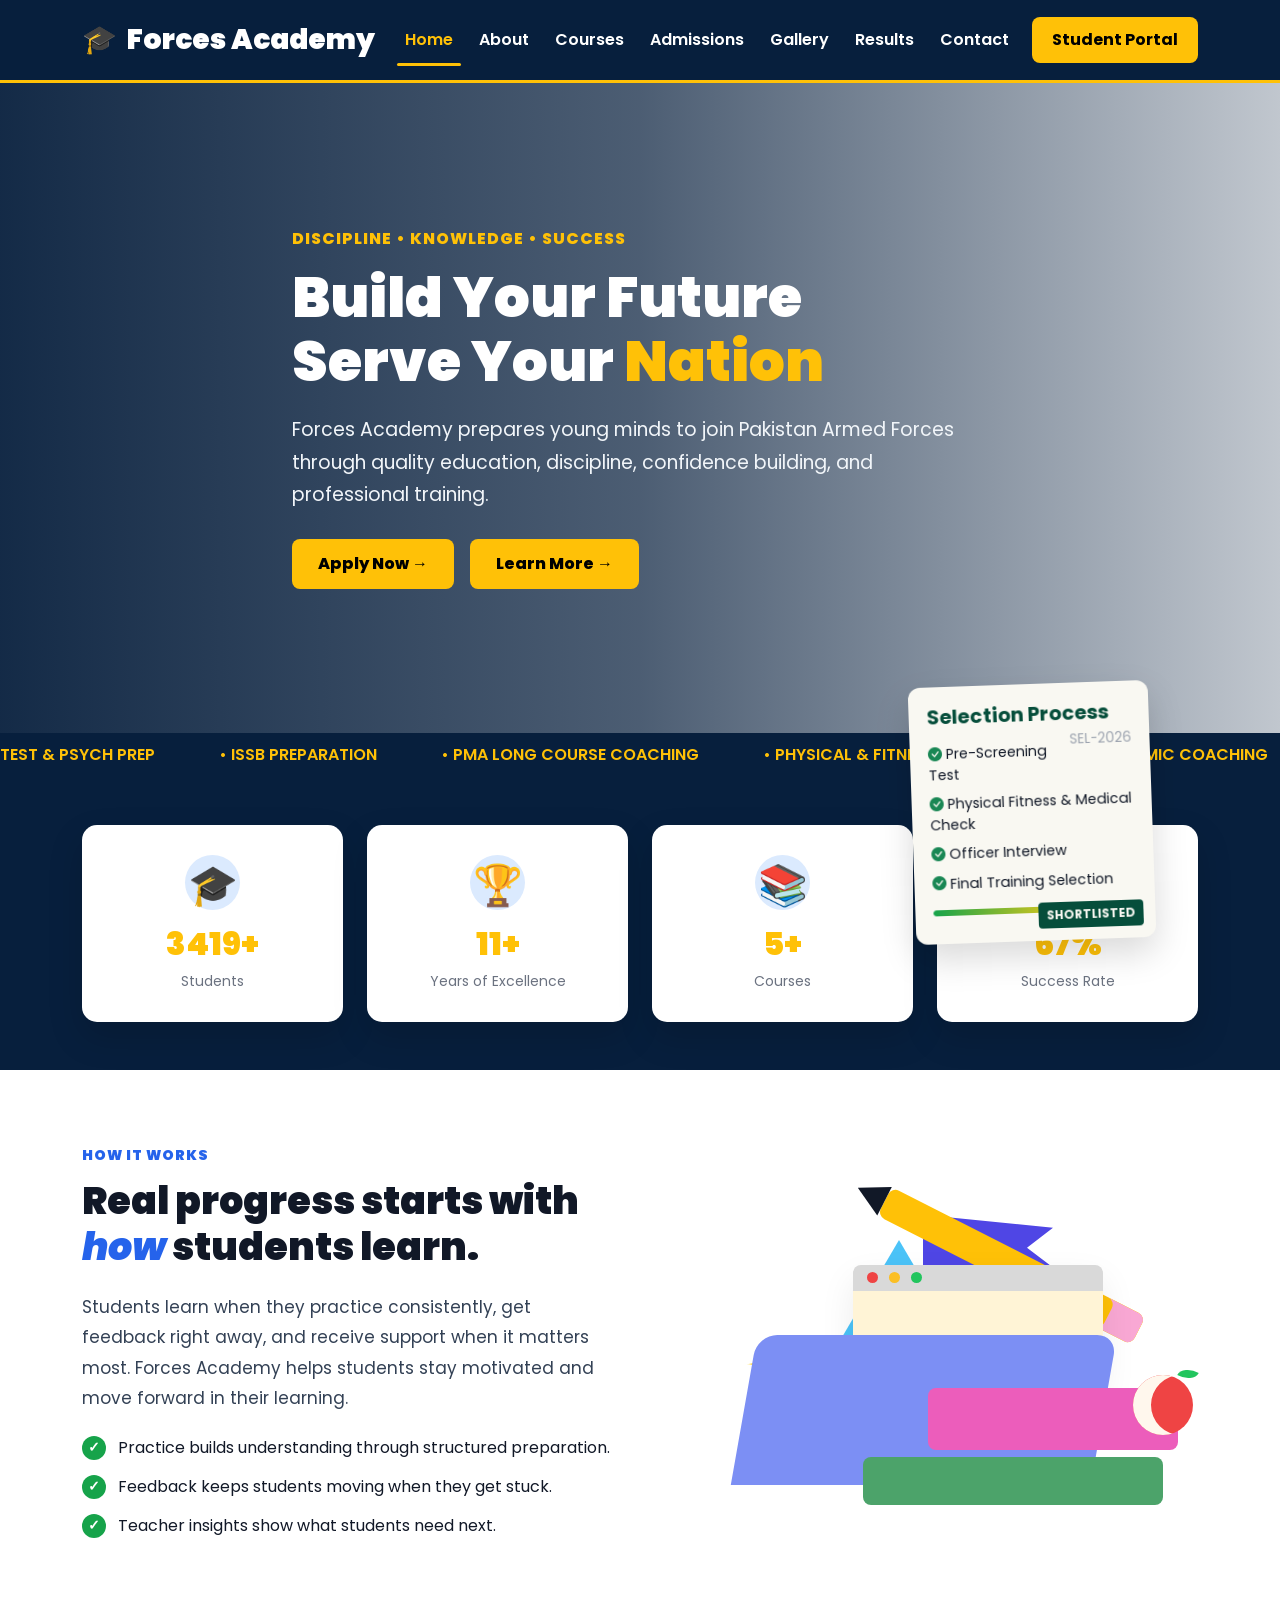
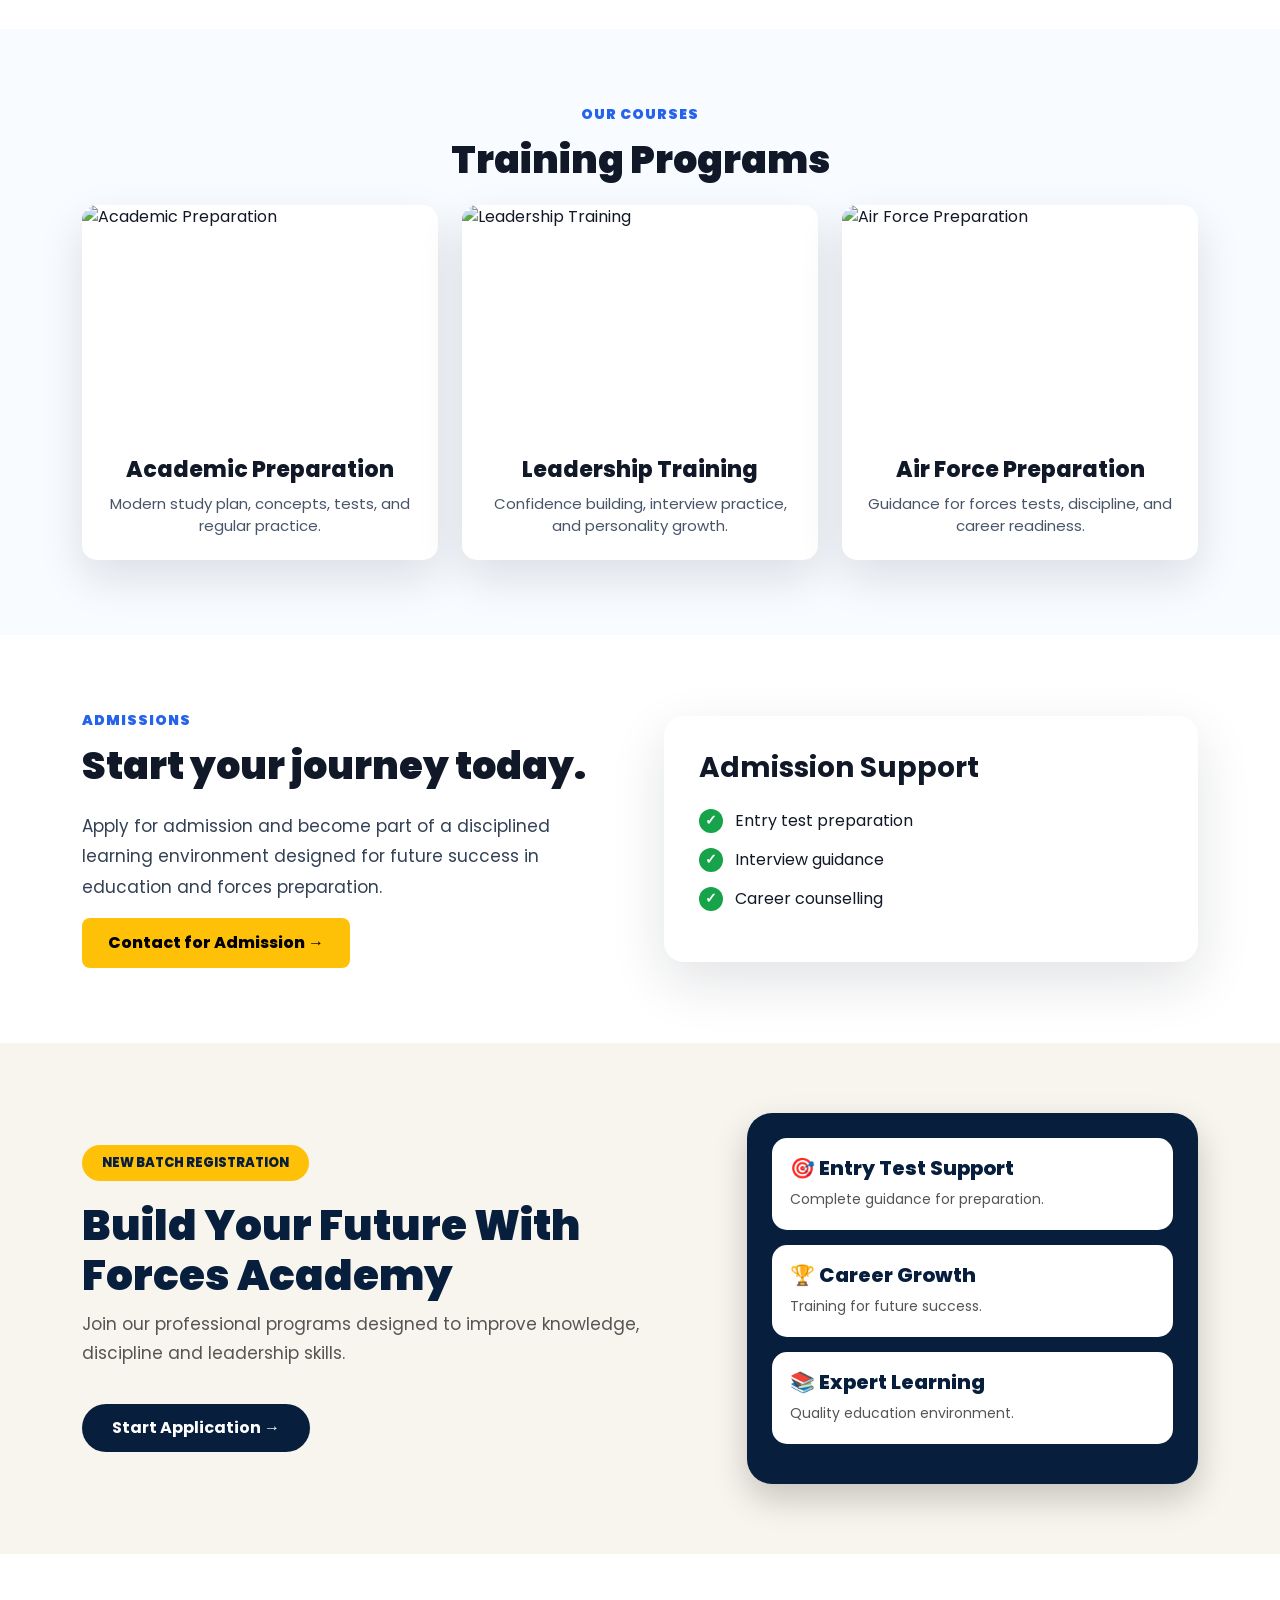
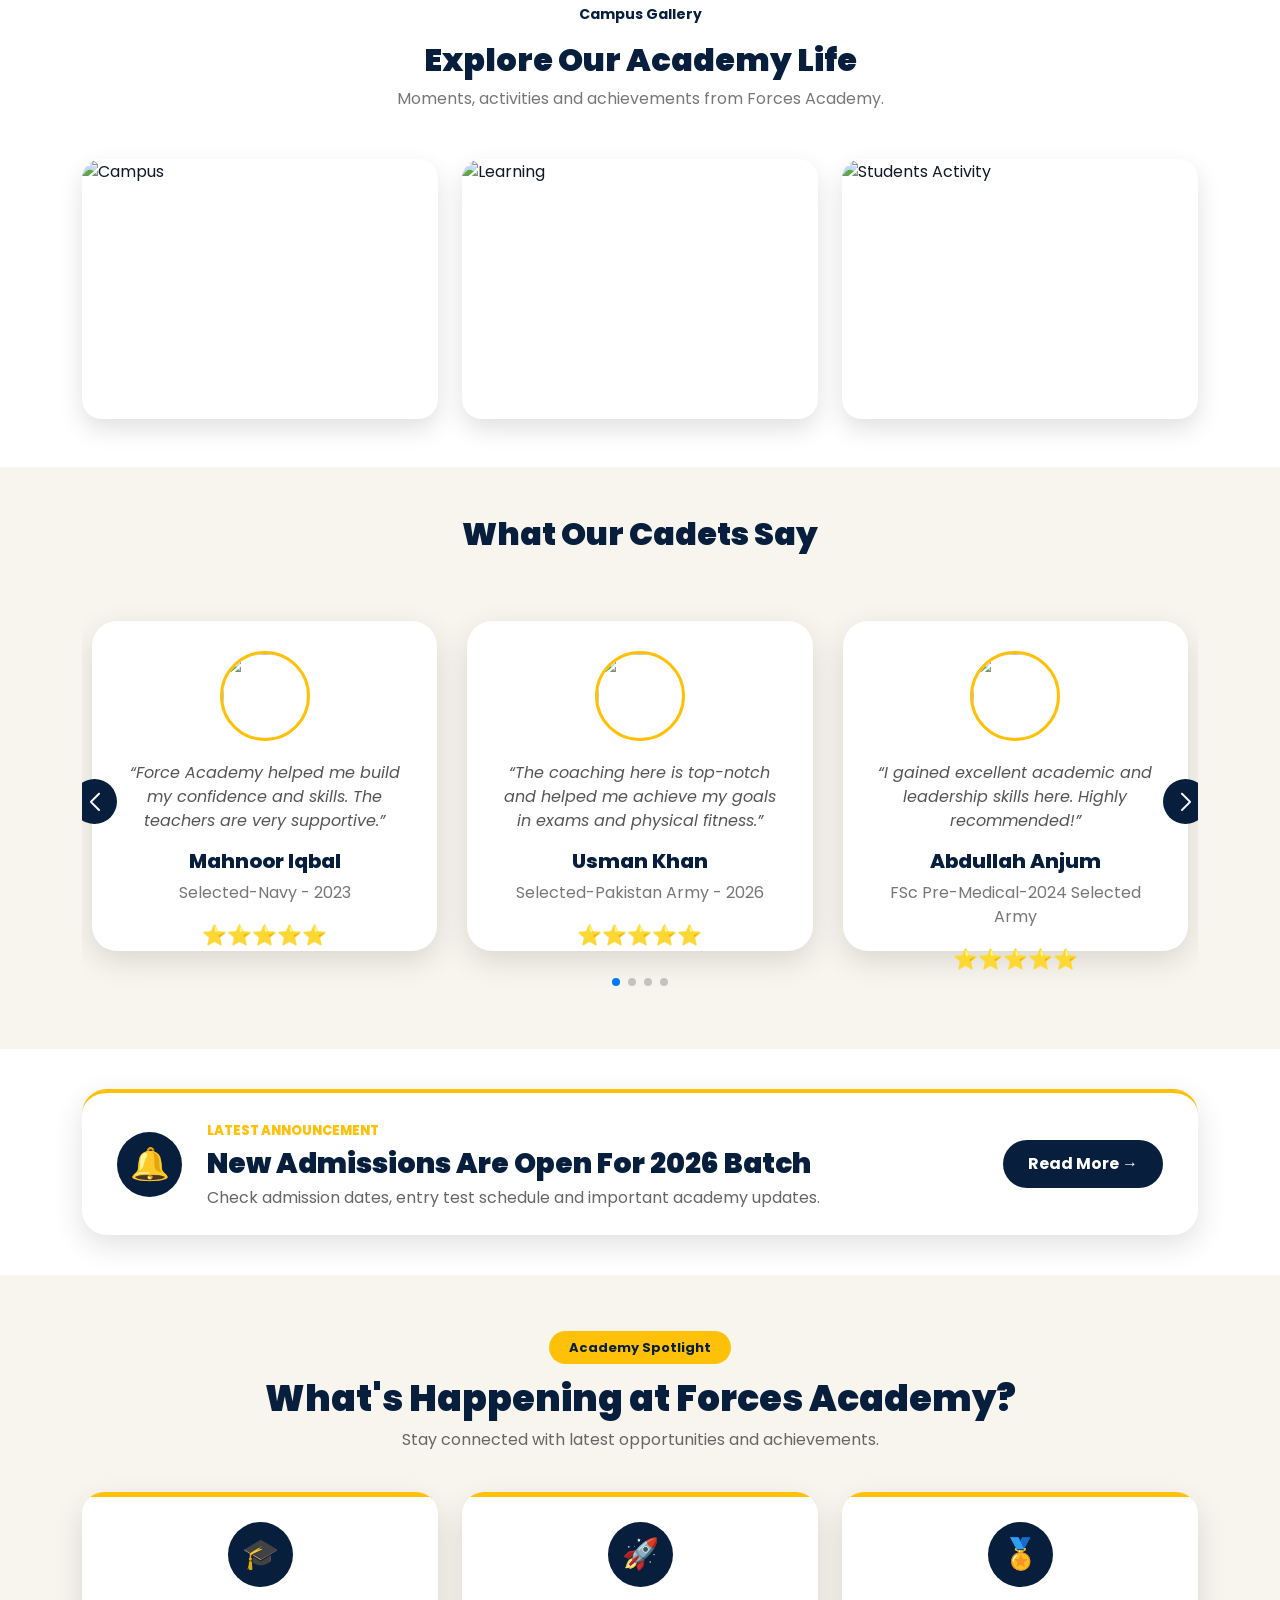
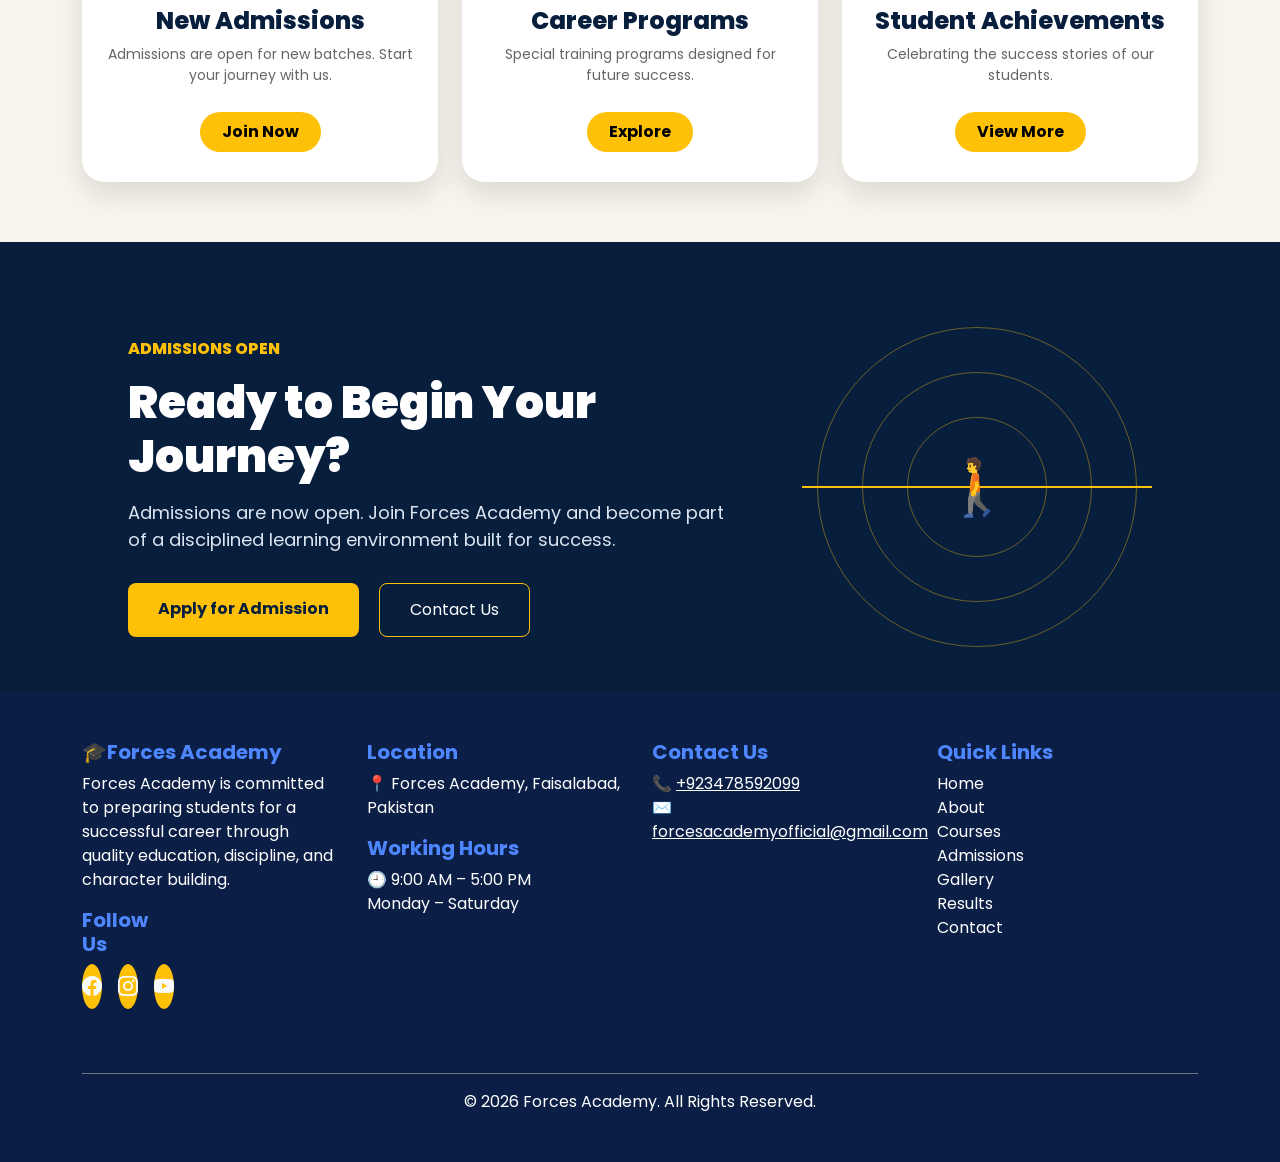
==== commit 36c0d5f3: "enable github pages" ====
--- a/index.html
+++ b/index.html
@@ -681,7 +681,7 @@
   <!-- HERO -->
    
   <section class="hero" id="home">
-    <div class="container hero-content">
+      <div class="container hero-content hero-text-animation">
      
 
       <span class="hero-badge">Discipline • Knowledge • Success</span>
@@ -706,6 +706,31 @@
 
      
   <div id="about" style="display:none; background:white; min-height:100vh; padding:40px;">
+    <style>
+    /* Hero Text Smooth Reveal */
+
+.hero-text-animation{
+    opacity:0;
+    transform:translateY(50px);
+    animation: heroTextShow 1.2s ease forwards;
+    animation-delay:0.5s;
+}
+
+
+@keyframes heroTextShow{
+
+    from{
+        opacity:0;
+        transform:translateY(50px);
+    }
+
+    to{
+        opacity:1;
+        transform:translateY(0);
+    }
+
+}
+</style>
    
 </div>
 <div id="courses" style="display:none; background:white; min-height:100vh; padding:40px;">
@@ -851,7 +876,7 @@
 </section>
 
 <style>
-  
+
 .scrolling-wrapper {
   overflow: hidden;
   position: relative;
@@ -2304,11 +2329,11 @@
 
         <div class="journey-buttons">
 
-            <a href="#" class="apply-btn">
+            <a href="admissions.html" class="apply-btn">
                 Apply for Admission
             </a>
 
-            <a href="#" class="contact-btn">
+            <a href="contact.html" class="contact-btn">
                 Contact Us
             </a>
 
@@ -2565,6 +2590,19 @@
 }
 
 }
+/* Ready to Begin Your Journey section */
+
+.journey-section{
+    margin-bottom:0 !important;
+    padding-bottom:30px !important;
+}
+
+
+/* Footer gap remove */
+
+footer{
+    margin-top:0 !important;
+}
 
 
 
@@ -2629,7 +2667,7 @@
   
 
       <!-- FOOTER -->
-  <footer style="background-color:#0b1e46; color:#fff;" class="py-5 mt-5">
+  <footer style="background-color:#0b1e46; color:#fff;" class="py-5 ">
   <div class="container">
     <div class="row">
 
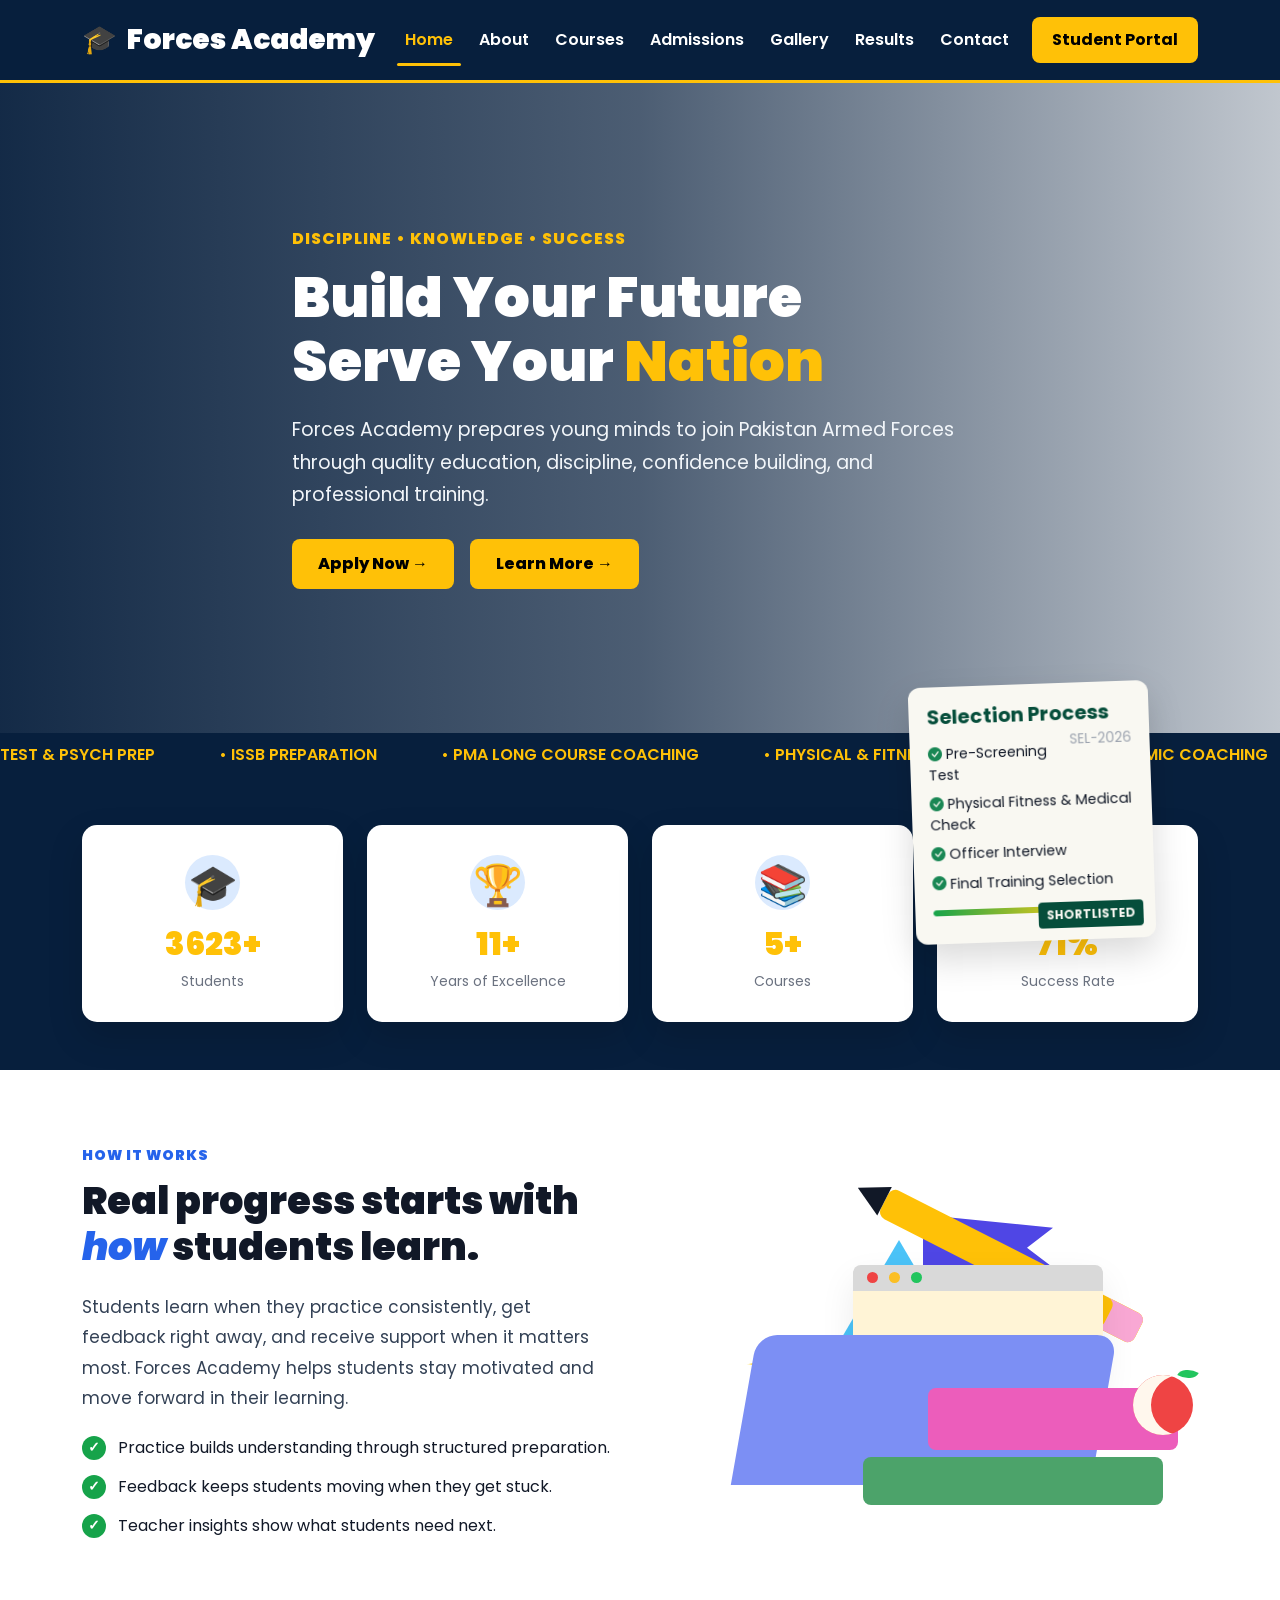
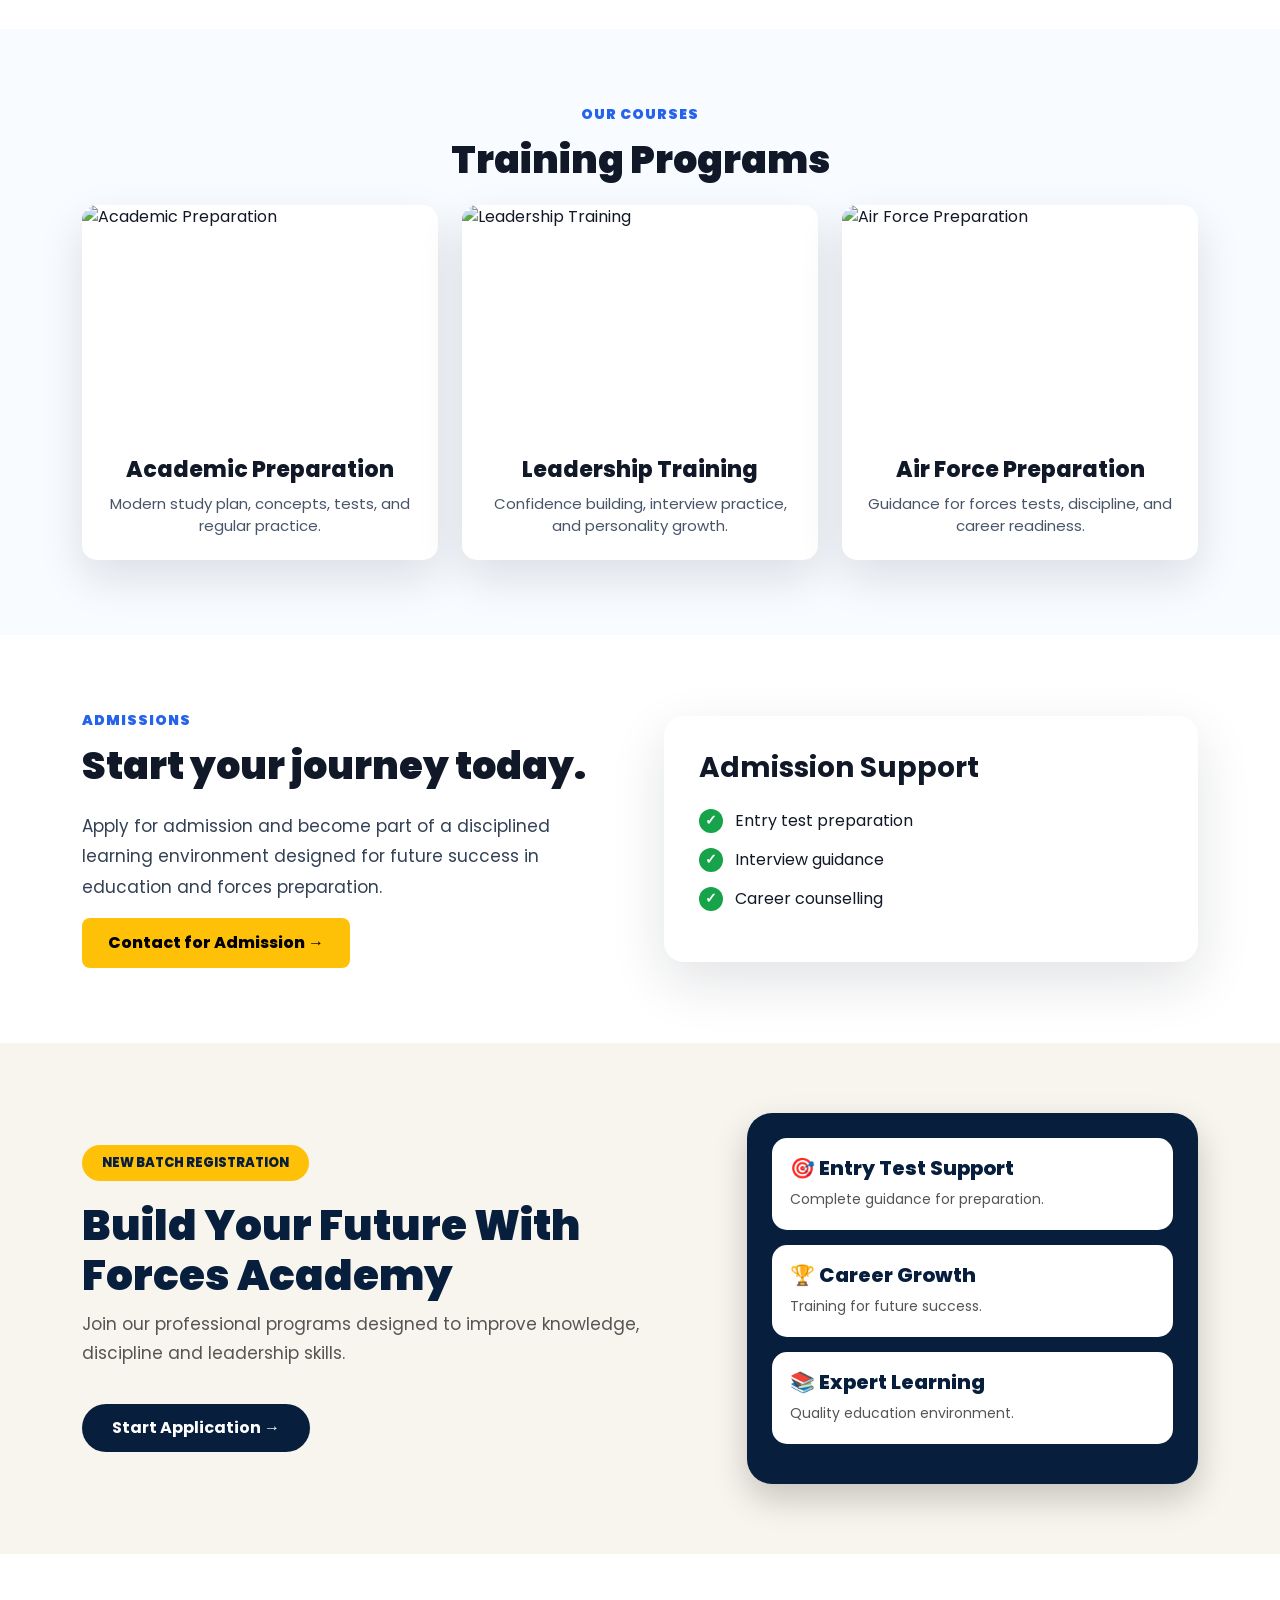
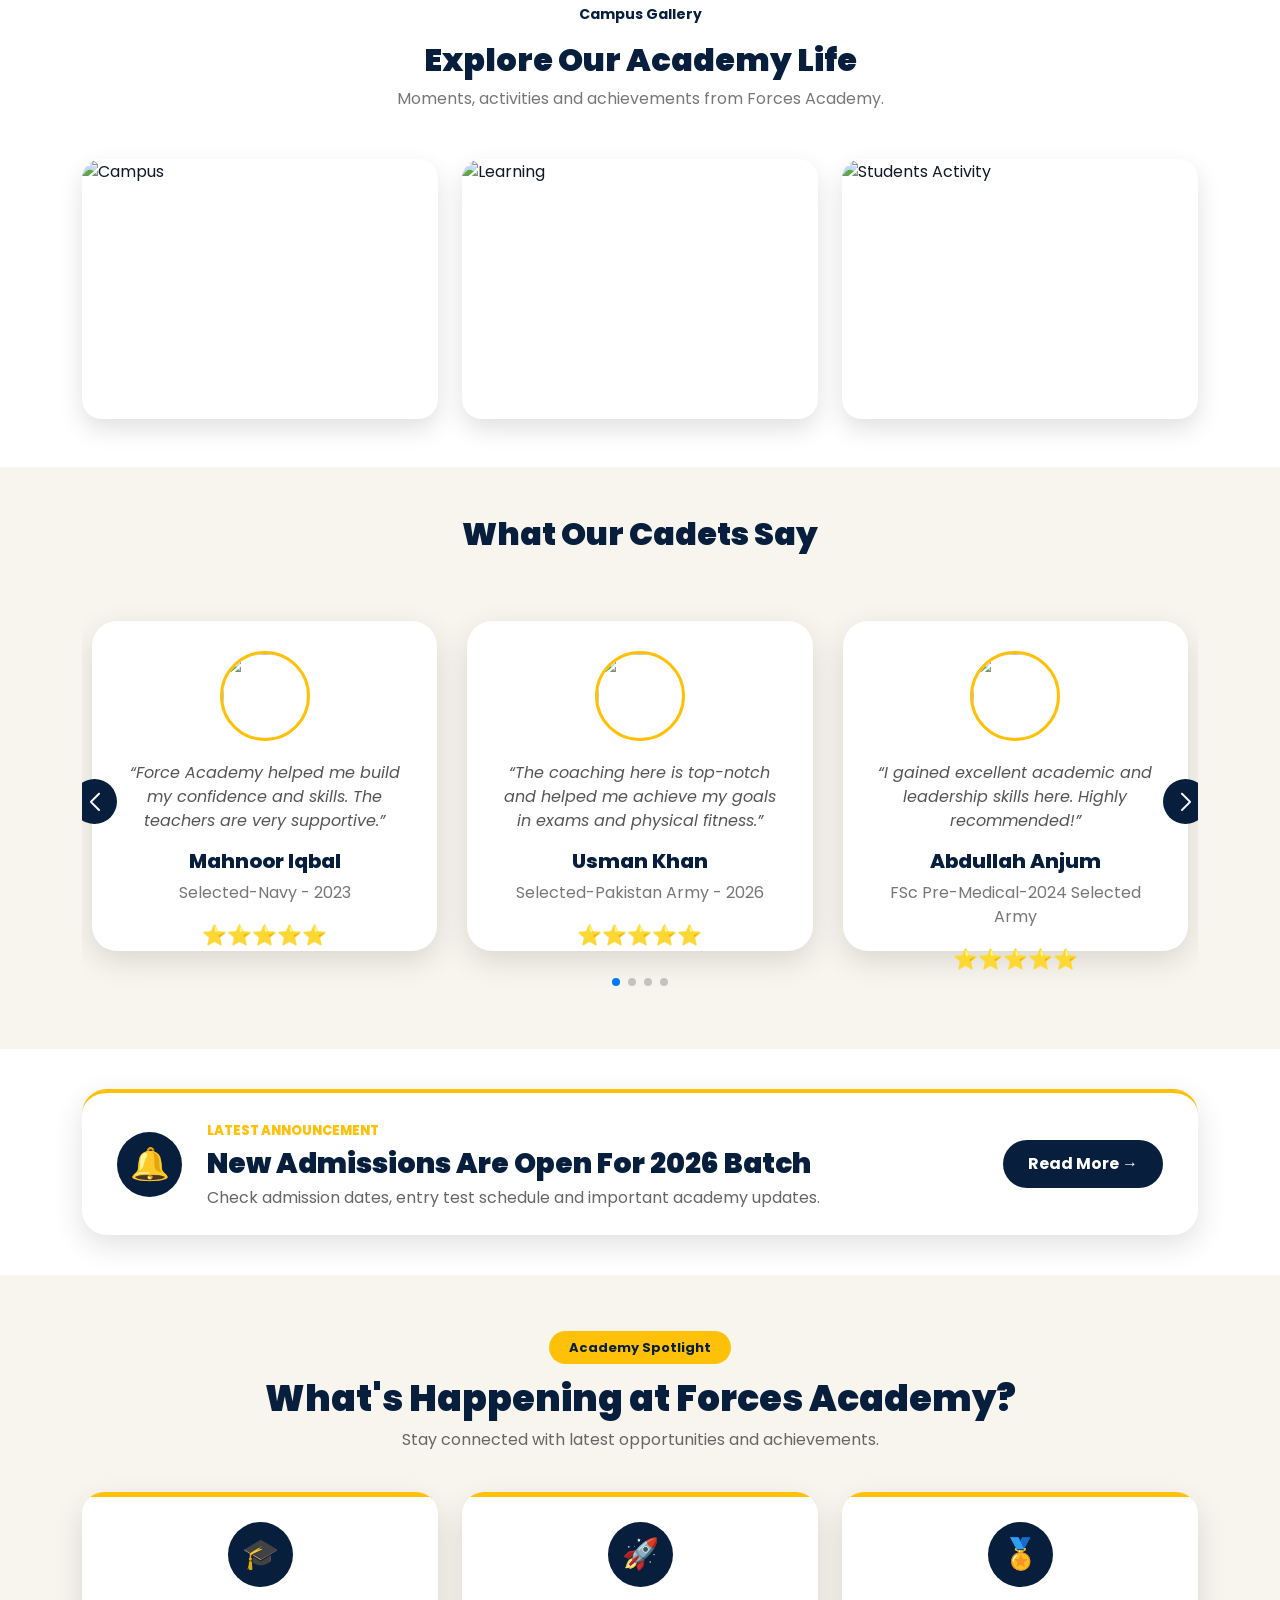
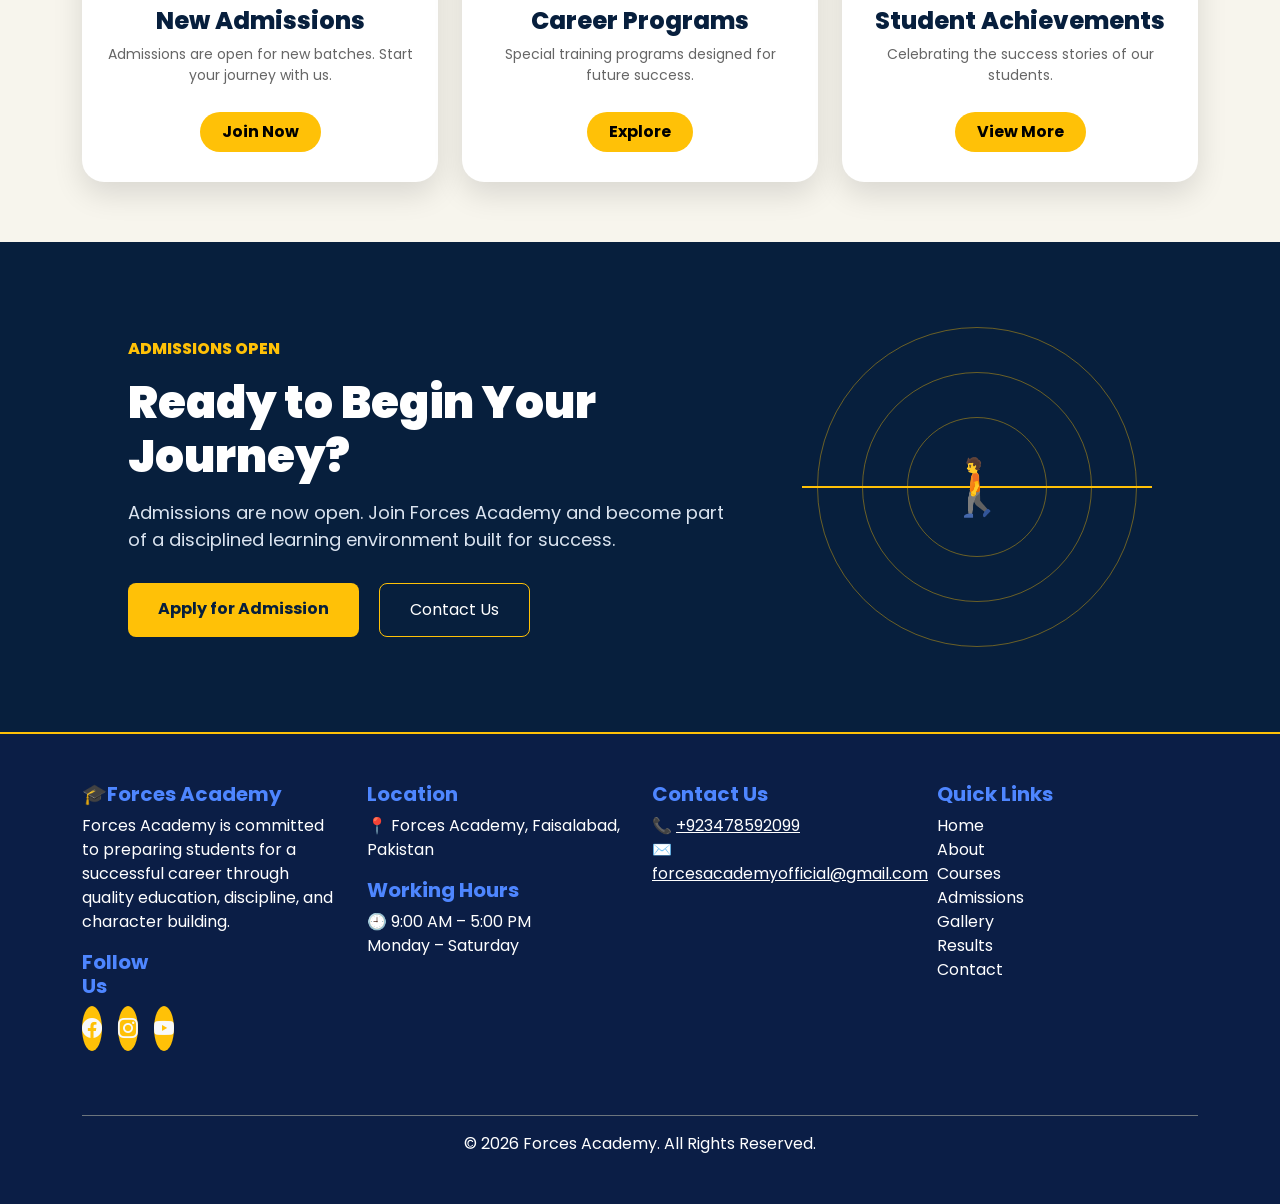
==== commit 05d59dd5: "enable github pages" ====
--- a/index.html
+++ b/index.html
@@ -2593,11 +2593,9 @@
 /* Ready to Begin Your Journey section */
 
 .journey-section{
-    margin-bottom:0 !important;
-    padding-bottom:30px !important;
-}
-
-
+    
+    border-bottom:2px solid #ffc107;
+}
 /* Footer gap remove */
 
 footer{
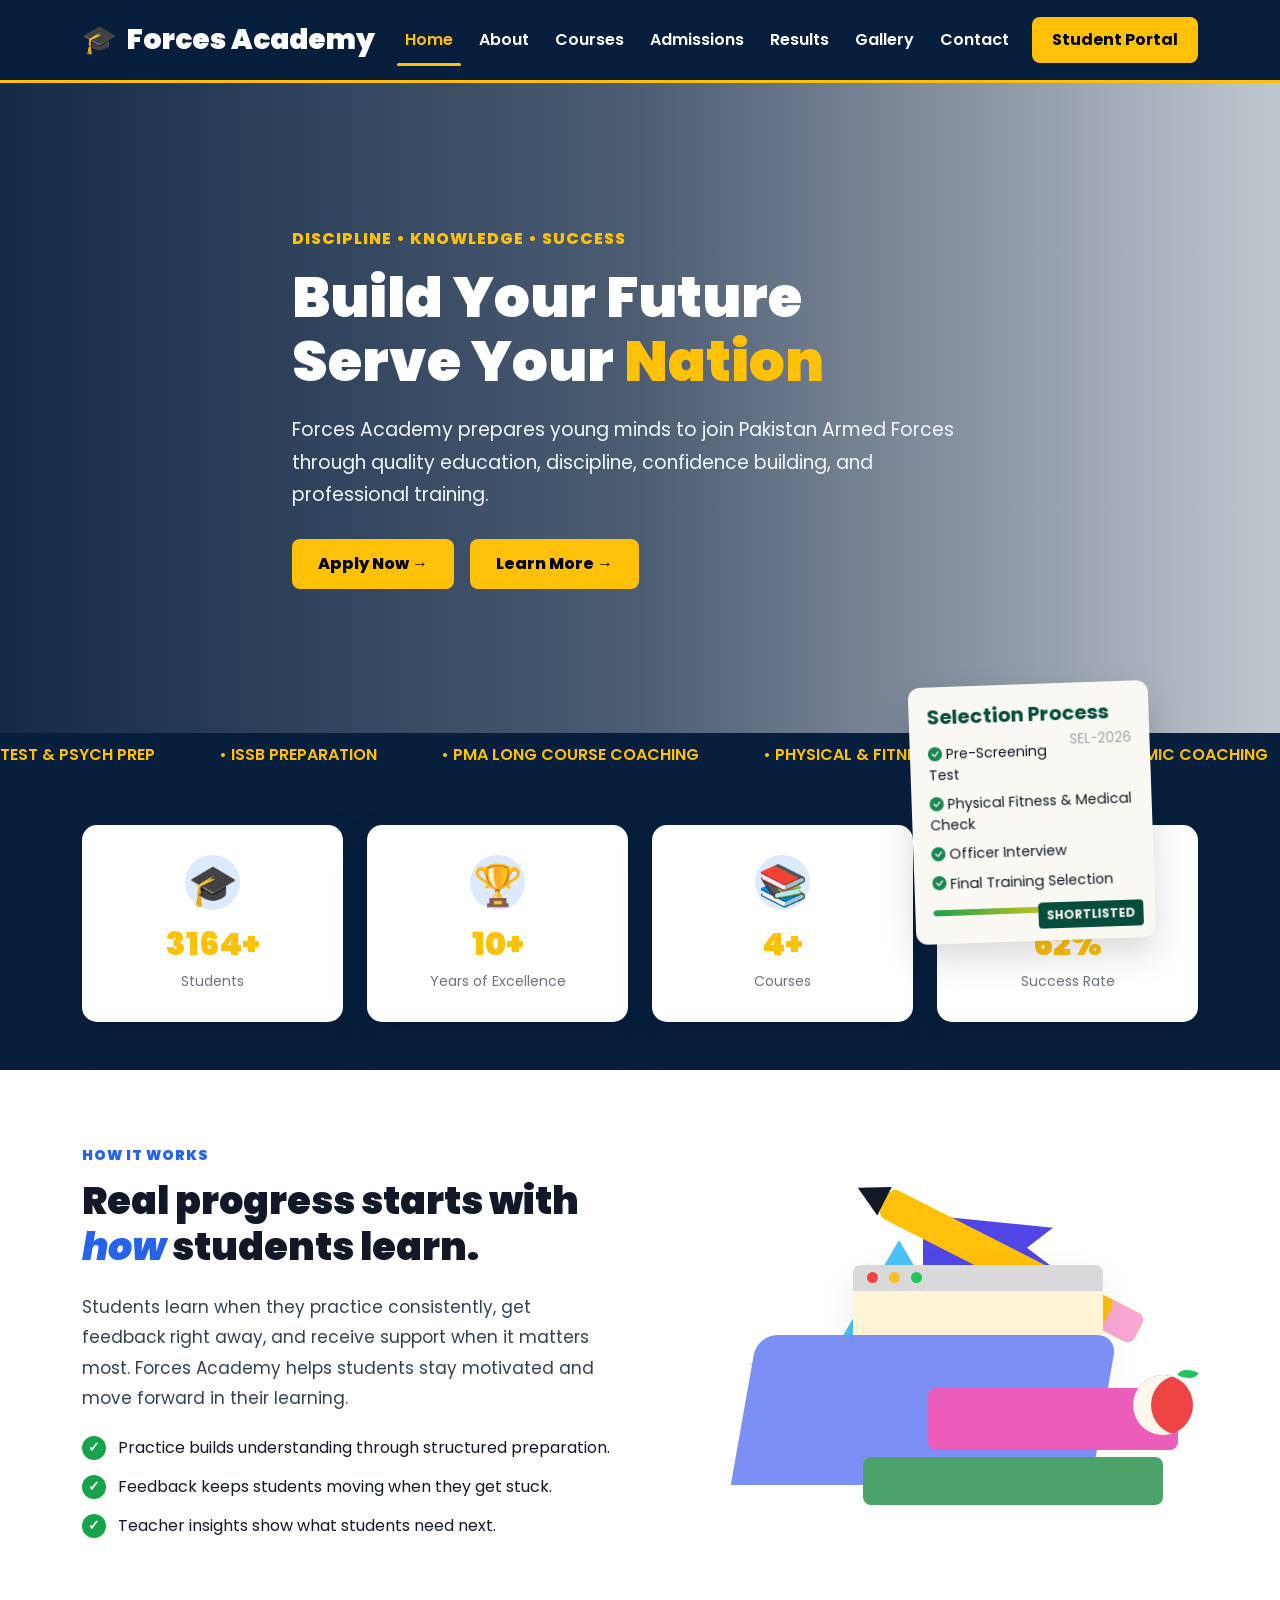
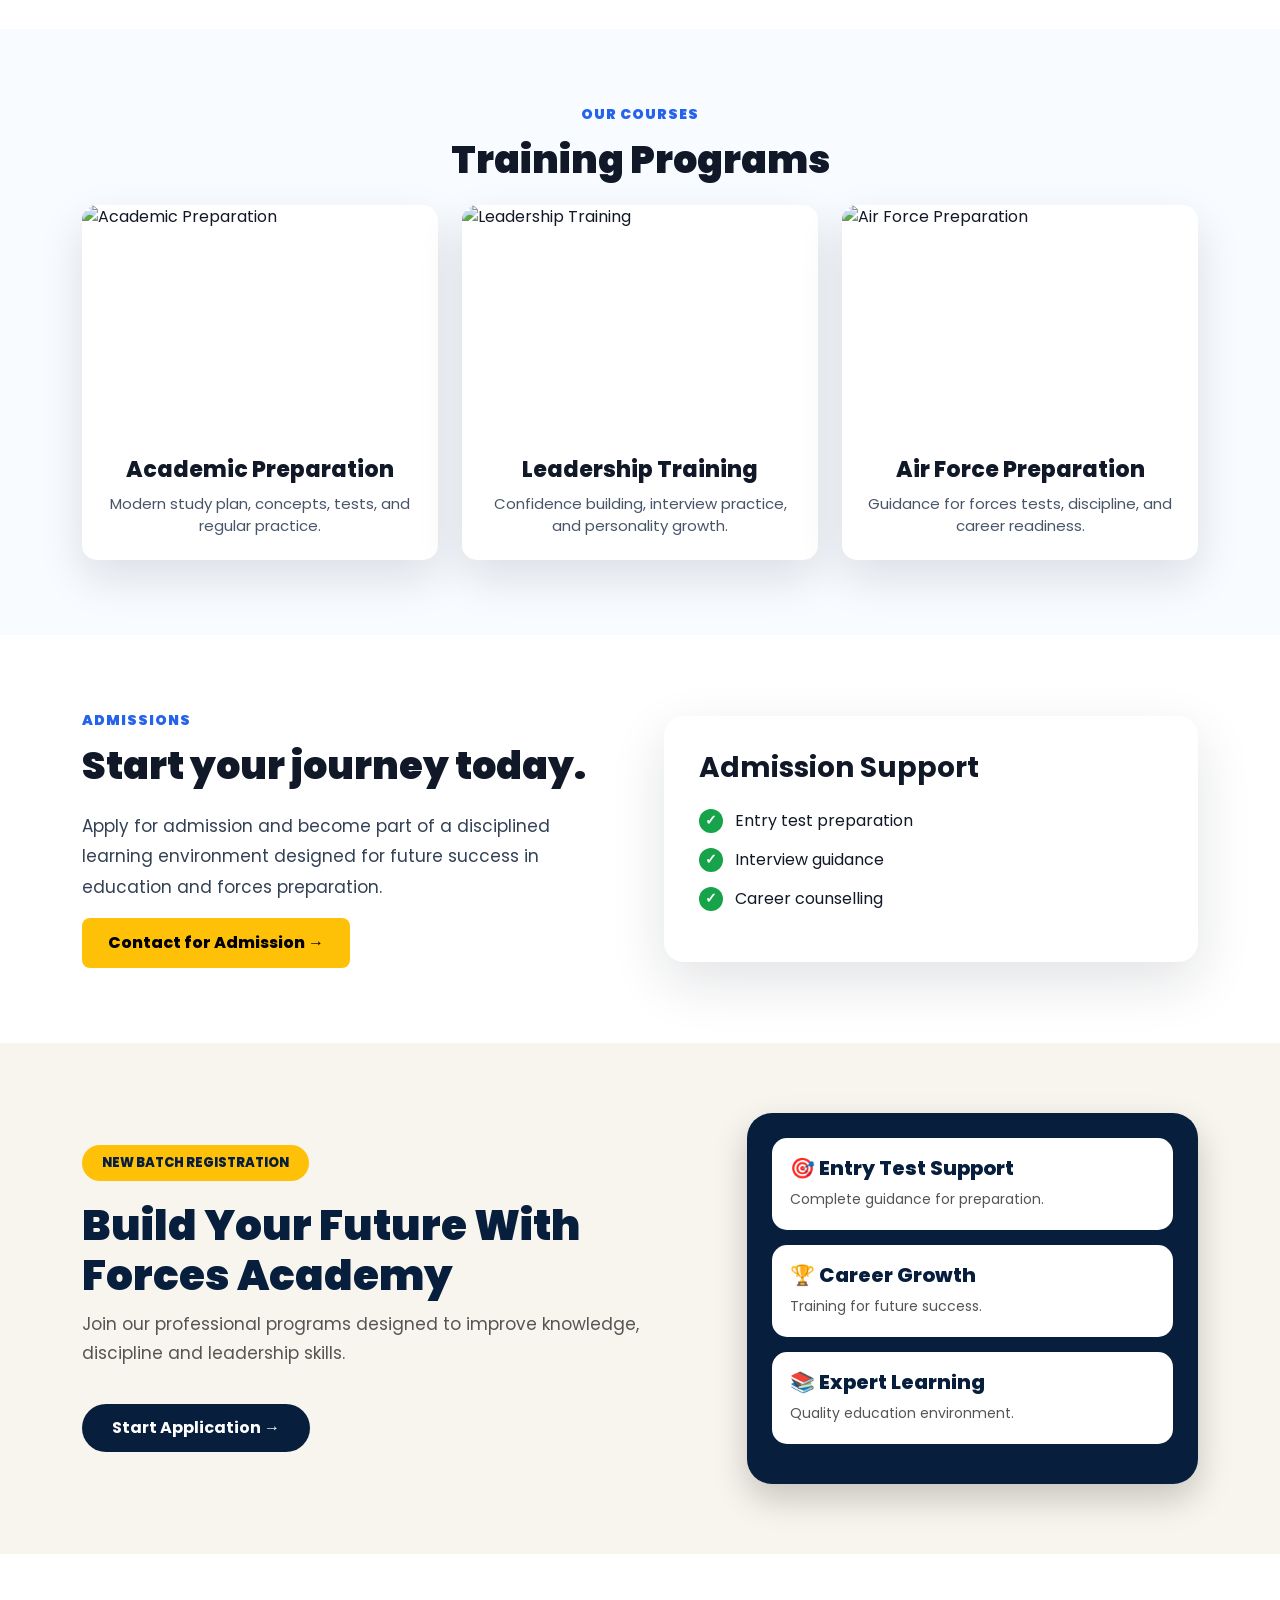
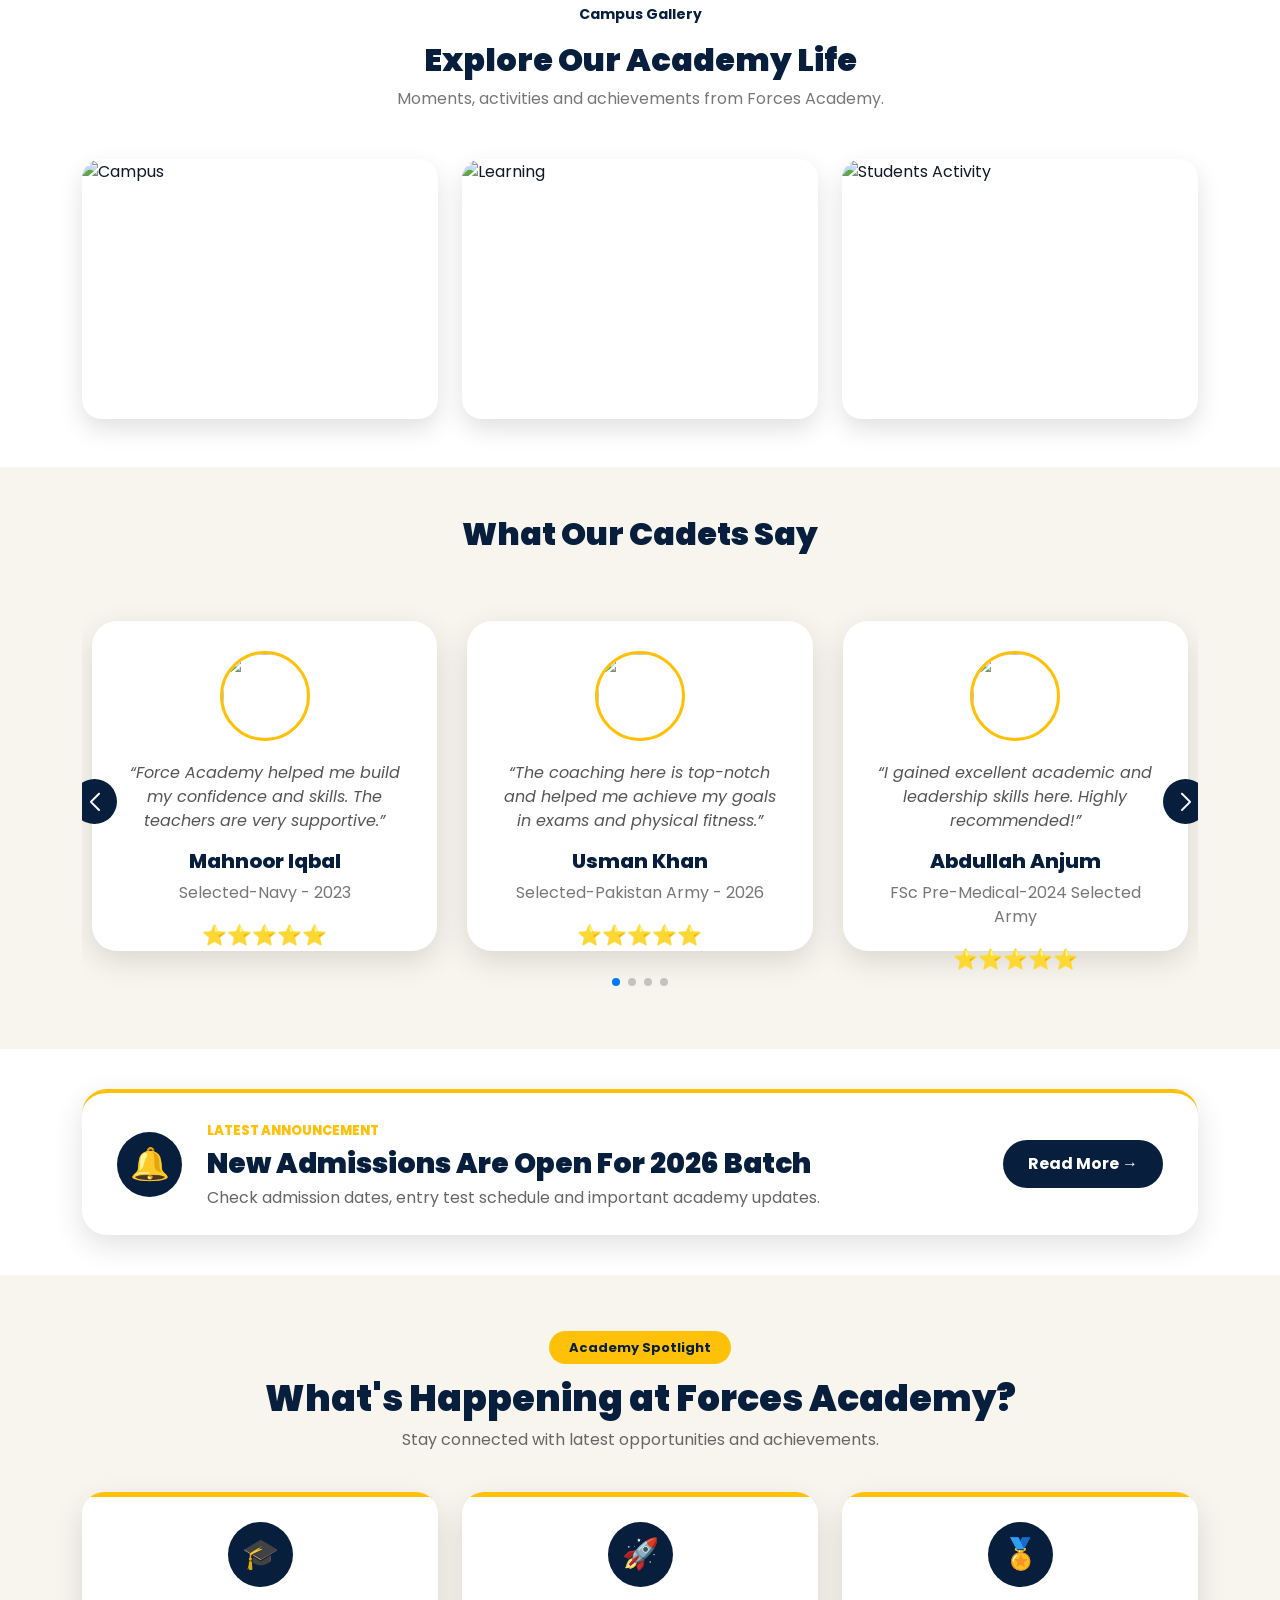
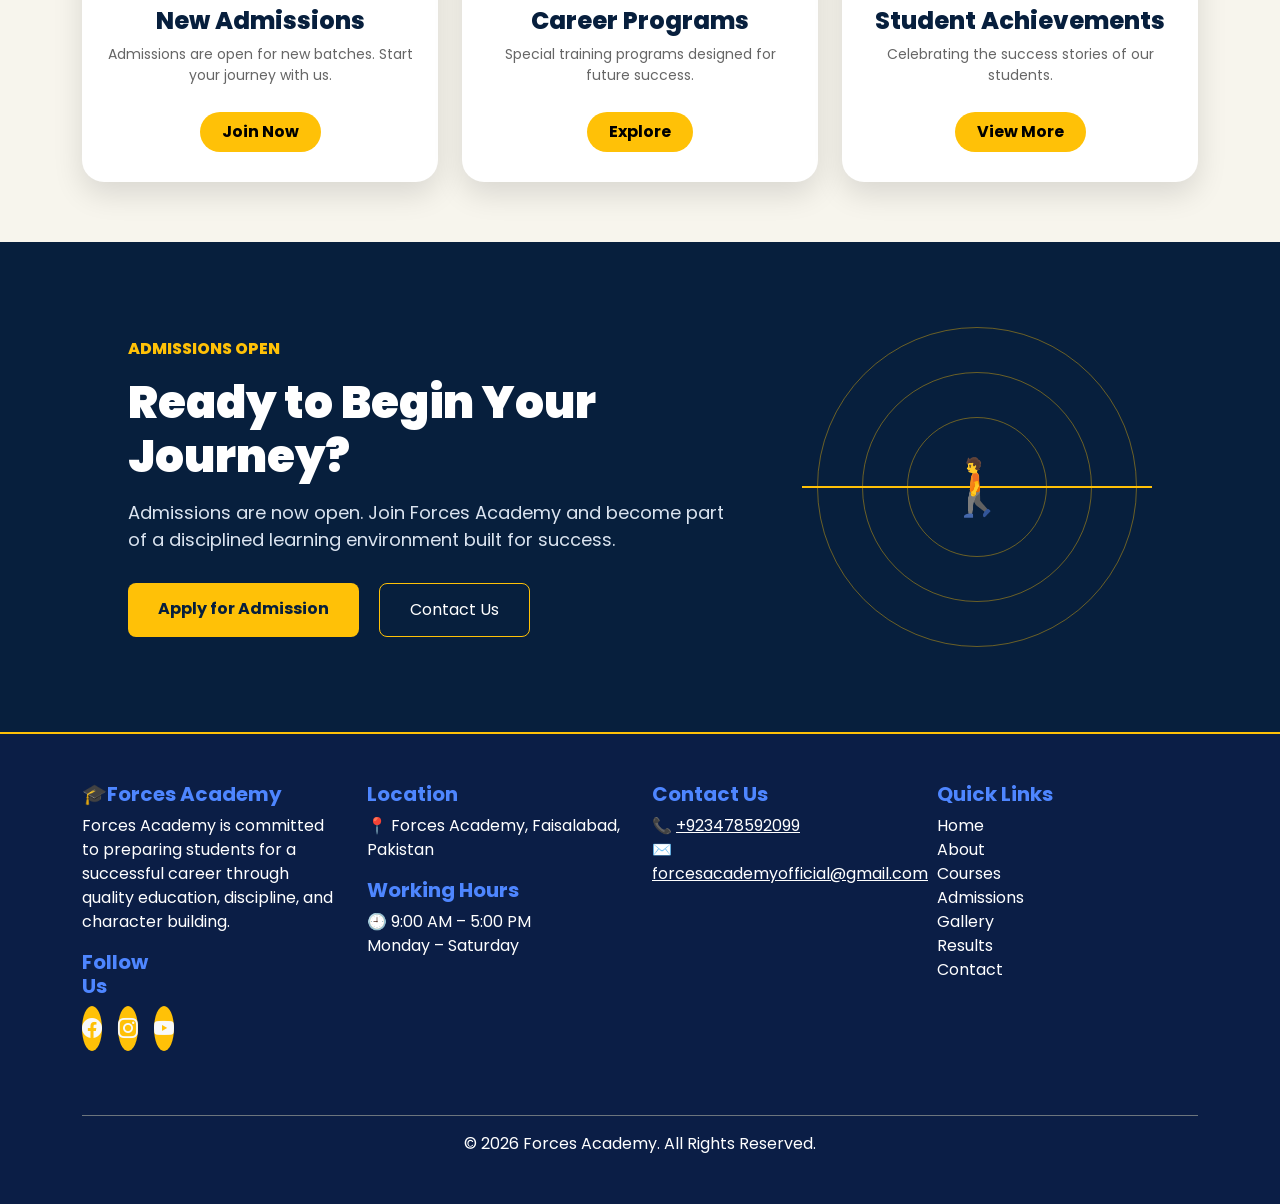
==== commit d217ea47: "enable github pages" ====
--- a/index.html
+++ b/index.html
@@ -642,7 +642,7 @@
 <body>
   
   <!-- NAVBAR -->
-  <nav class="navbar navbar-expand-lg navbar-dark sticky-top">
+<nav class="navbar navbar-expand-xl navbar-dark sticky-top">
     <div class="container">
 
       <a class="navbar-brand" href="#home">
@@ -665,8 +665,13 @@
         <a class="nav-link" href="about.html">About </a>
         <a class="nav-link" href="courses.html">Courses </a>
 <a class="nav-link" href="admissions.html">Admissions </a>
-<a class="nav-link" href="gallery.html">Gallery </a>
-<a class="nav-link" href="results.html">Results </a>
+<li class="nav-item">
+<a class="nav-link" href="results.html">Results</a>
+</li>
+
+<li class="nav-item">
+<a class="nav-link" href="gallery.html">Gallery</a>
+</li>
 <a class="nav-link" href="contact.html">Contact </a>
       
         
@@ -818,6 +823,65 @@
 }
 /* MOBILE ADJUSTMENT */
 @media (max-width: 768px) {
+  /* Mobile */
+@media (max-width: 576px) {
+  /* 375px fixes */
+}
+
+/* Tablet */
+@media (min-width: 577px) and (max-width: 1199.98px) {
+  /* 768px and iPad fixes */
+}
+
+/* Desktop */
+@media (min-width: 1200px) {
+  /* 1440px layout */
+}
+html,
+body{
+    width:100%;
+    overflow-x:hidden;
+}
+
+*{
+    box-sizing:border-box;
+}
+
+
+@media(max-width:360px){
+
+    .container,
+    section,
+    .hero{
+        width:100%;
+        max-width:100%;
+    }
+
+    .hero{
+        padding-left:15px;
+        padding-right:15px;
+    }
+
+    .hero h1{
+        font-size:28px;
+        line-height:1.1;
+    }
+
+    .hero p{
+        font-size:14px;
+    }
+
+    .hero-buttons{
+        flex-direction:column;
+        width:100%;
+    }
+
+    .hero-buttons a{
+        width:100%;
+        text-align:center;
+    }
+}
+
   .selection-box {
     position: relative;
     top: auto;
@@ -2658,11 +2722,14 @@
     scroll-behavior:smooth;
 
 }
+.apply-btn:hover{
+    transform: translateY(-5px);
+}
+
+.contact-btn:hover{
+    transform: translateY(-5px);
+}
 </style>
-
-
-
-  
 
       <!-- FOOTER -->
   <footer style="background-color:#0b1e46; color:#fff;" class="py-5 ">
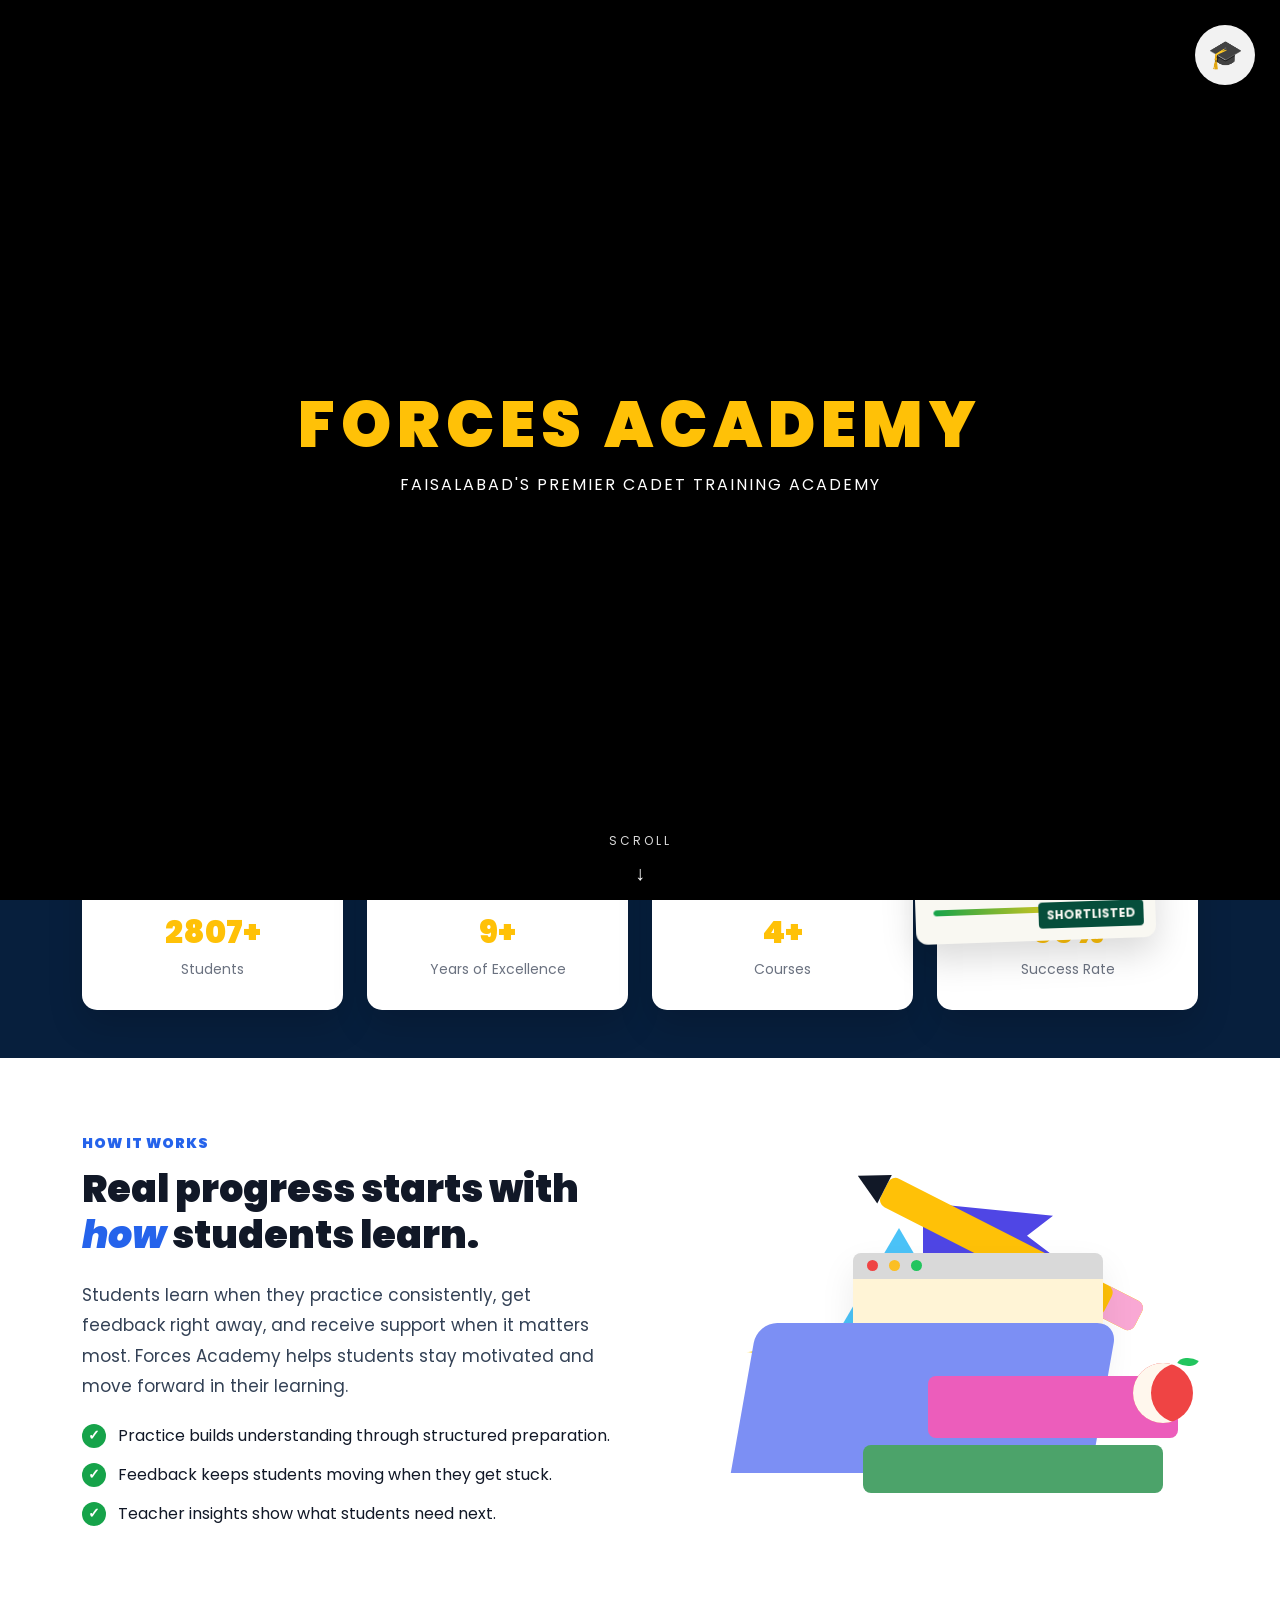
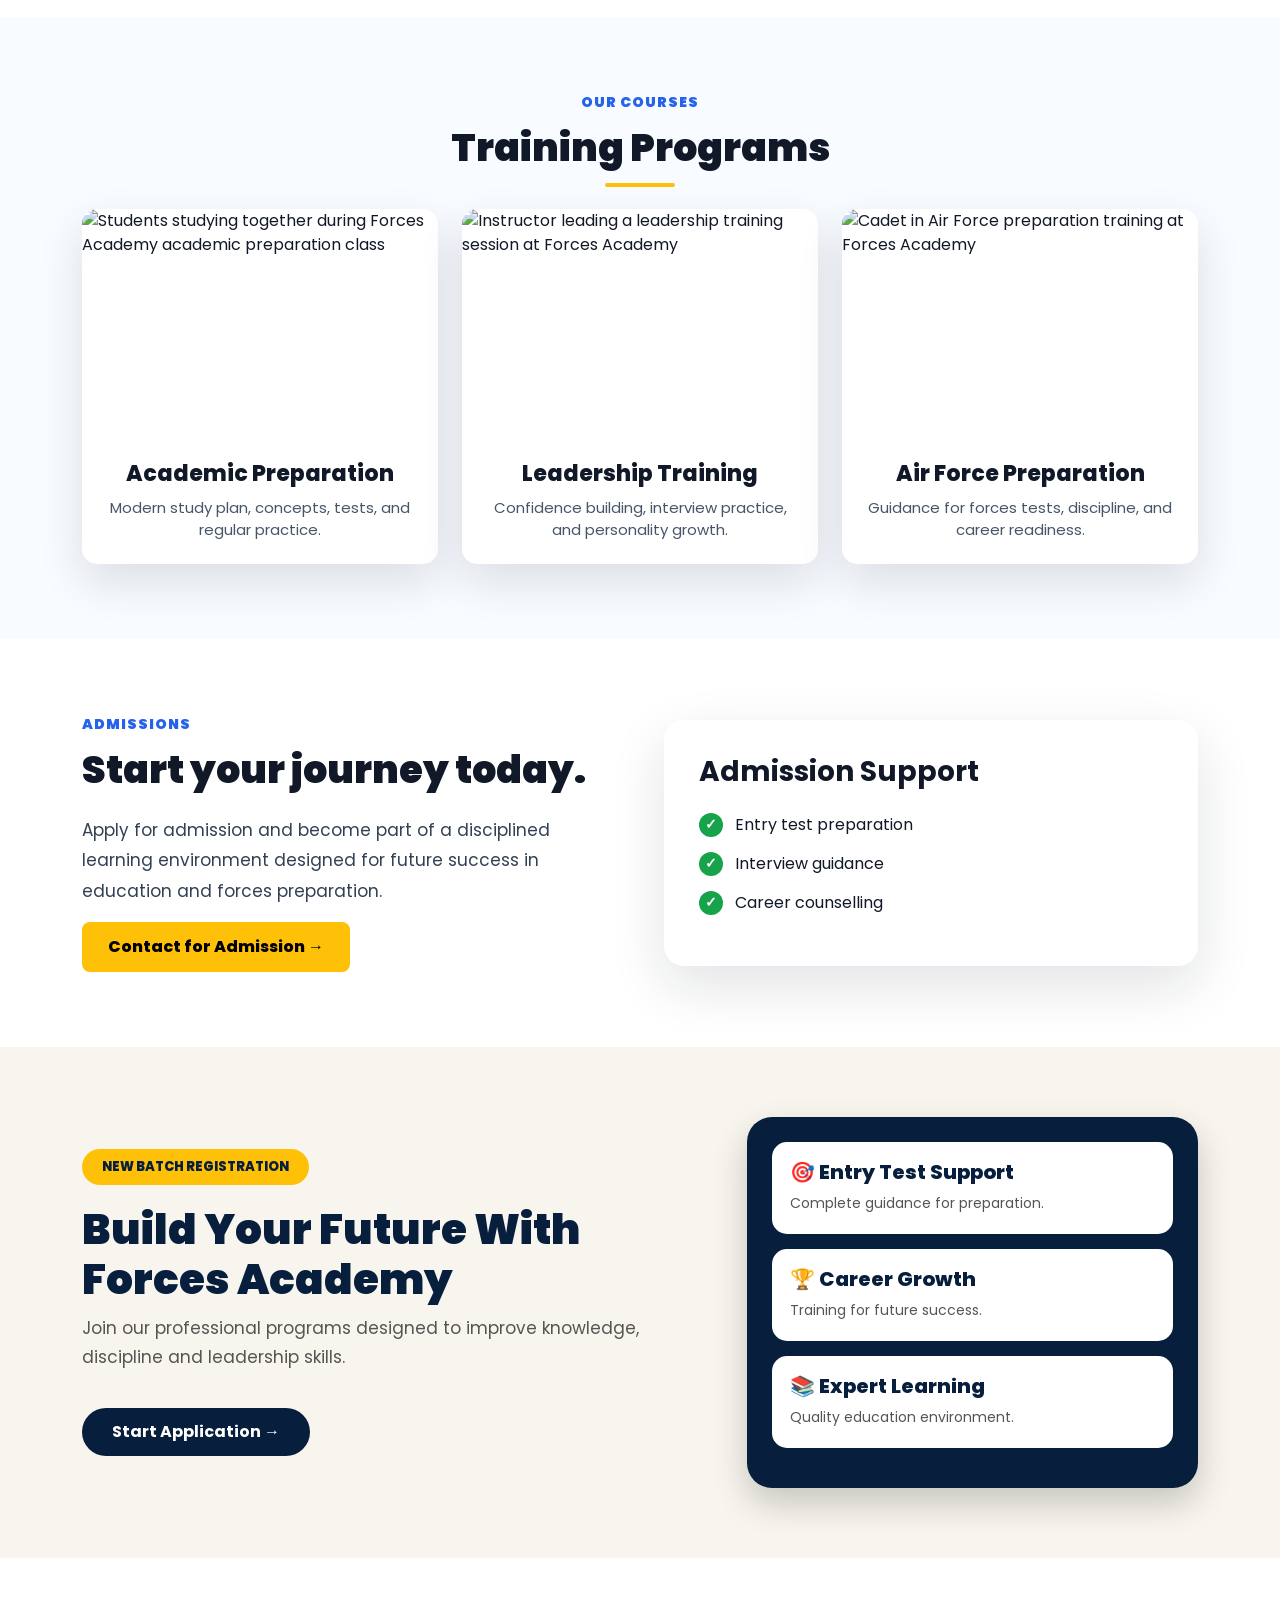
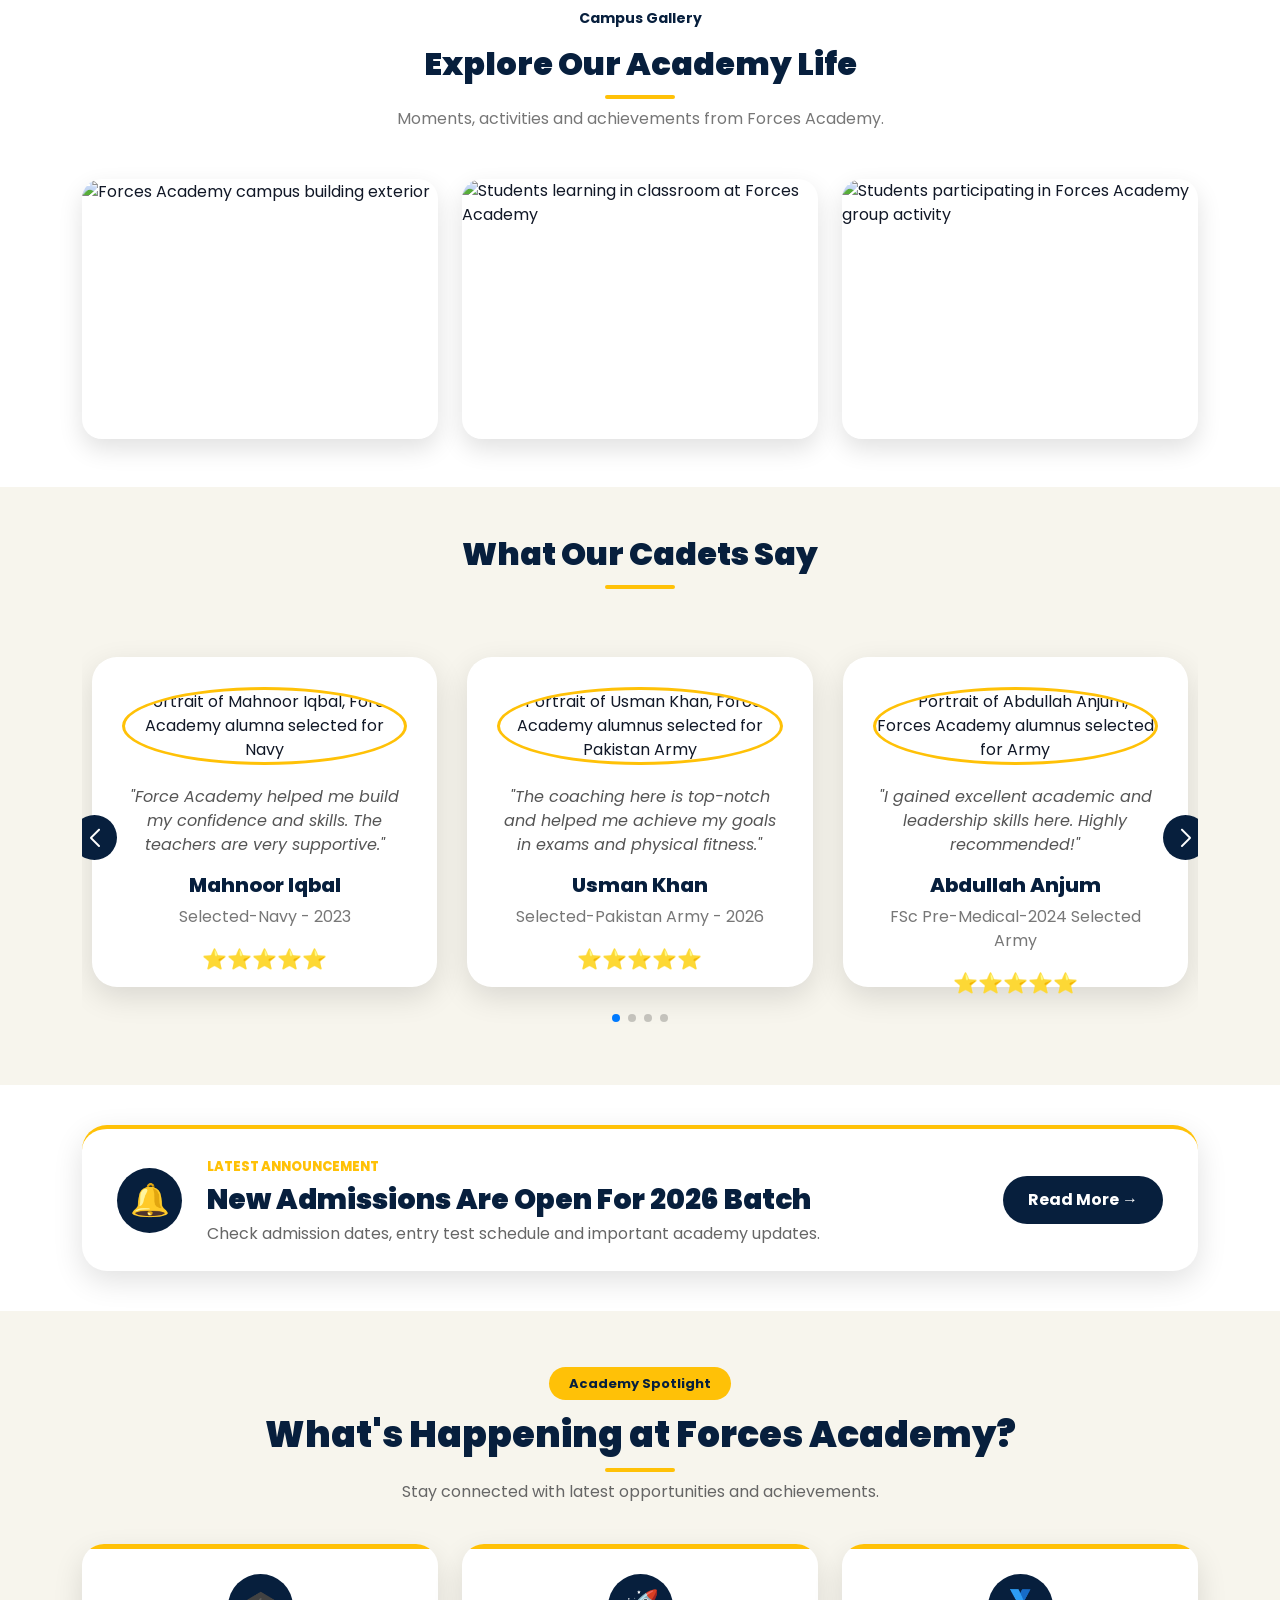
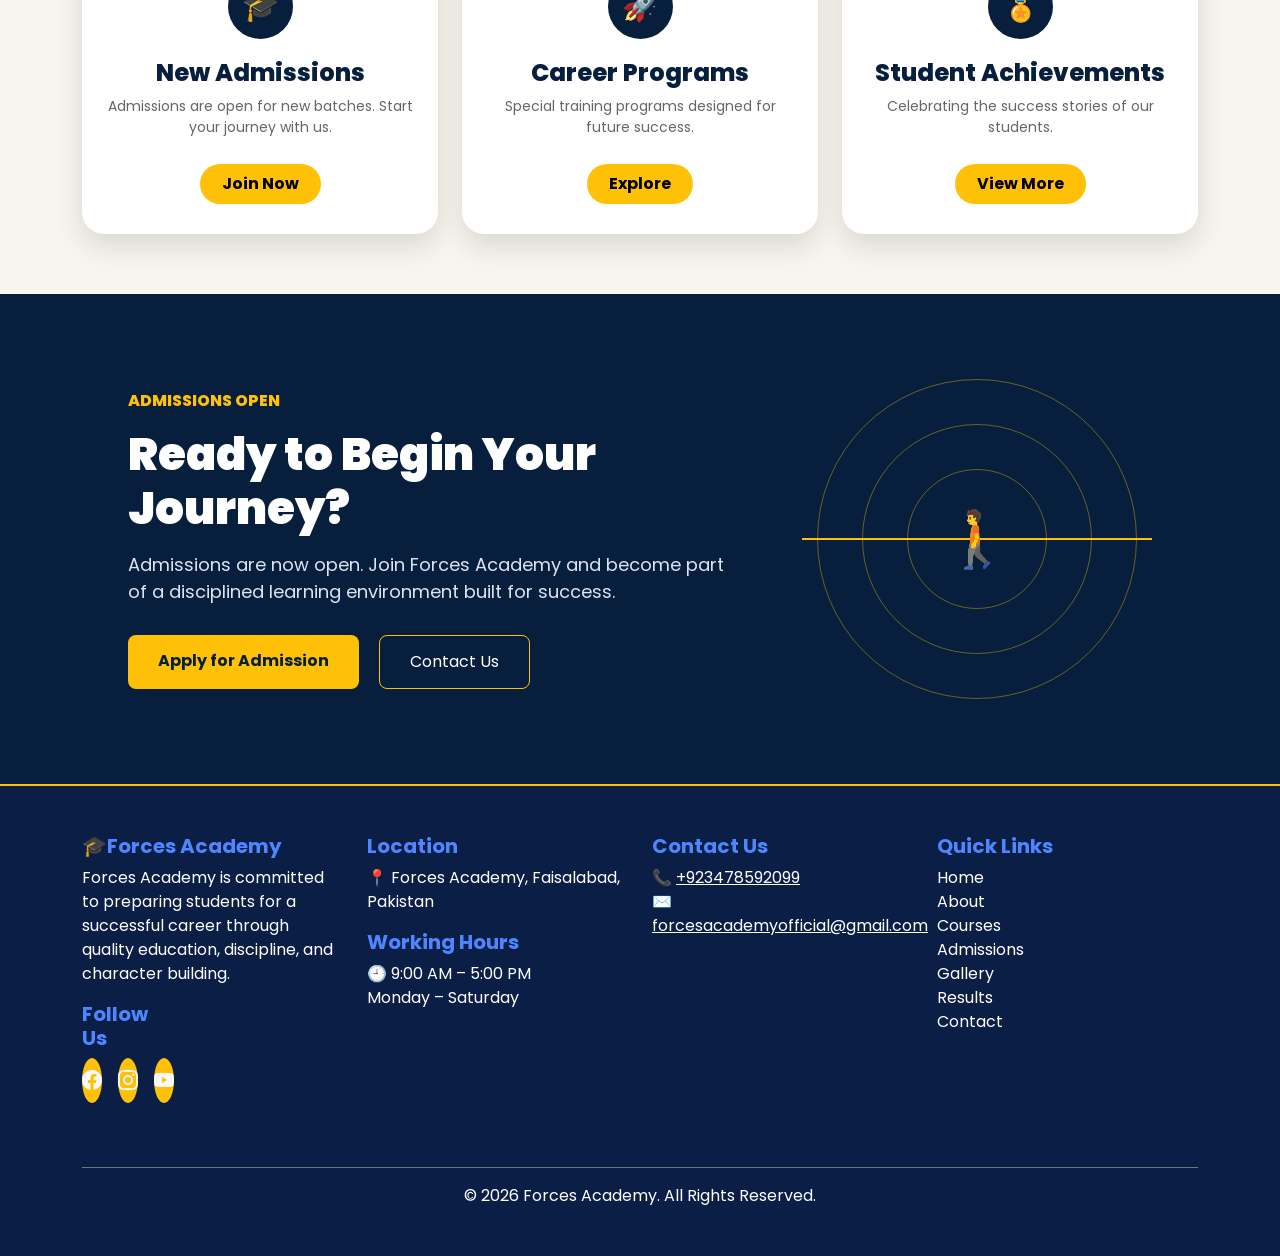
==== commit 18150066: "Week 6: Added dark mode, animations and SEO improvements" ====
--- a/index.html
+++ b/index.html
@@ -4,9 +4,16 @@
   <meta charset="UTF-8" />
   <meta name="viewport" content="width=device-width, initial-scale=1.0" />
 
-  <title>Forces Academy</title>
+ <title>Forces Academy | ISSB & Armed Forces Preparation</title>
+
+  <meta name="description" content="Forces Academy in Faisalabad offers ISSB, PMA and entry test prep, academic coaching, and leadership training for future army, navy and air force cadets.">
+  <meta name="keywords" content="Forces Academy, ISSB preparation, PMA long course, army entry test, Pakistan armed forces academy, Faisalabad academy">
+  <meta property="og:title" content="Forces Academy - Build Your Future, Serve Your Nation">
+  <meta property="og:description" content="Quality education, discipline and forces test preparation for students aiming to join Pakistan Armed Forces in Faisalabad, Pakistan.">
+  <meta property="og:type" content="website">
   
-  
+ <link rel="icon" type="image/png" href="images/favicon.png">
+
   <link 
     href="https://cdn.jsdelivr.net/npm/bootstrap@5.3.0/dist/css/bootstrap.min.css" 
     rel="stylesheet"
@@ -37,88 +44,220 @@
       background: #ffffff;
       color: #111827;
       overflow-x: hidden;
-    }
-
-    /* NAVBAR */
-   /* NAVBAR */
-    .navbar {
-      background: #071f3d;
-      padding: 14px 0;
-    }
-
-    .navbar-brand {
-      color: white !important;
-      font-size: 28px;
-      font-weight: 900;
-      display: flex;
+      transition: background-color 0.3s ease, color 0.3s ease;
+    }
+
+    /* ============ DARK MODE ============ */
+    body.dark-mode {
+      background: #0f1720;
+      color: #e5e7eb;
+    }
+
+    body.dark-mode .navbar {
+      background: #060f1f;
+    }
+
+    body.dark-mode .section,
+    body.dark-mode .courses,
+    body.dark-mode .admission-box,
+    body.dark-mode .course-card,
+    body.dark-mode .stat-card,
+    body.dark-mode .gallery-card,
+    body.dark-mode .testimonial-card,
+    body.dark-mode .spot-card,
+    body.dark-mode .mini-box,
+    body.dark-mode .selection-box {
+      background: #111c2b;
+      color: #e5e7eb;
+    }
+
+    body.dark-mode .stats-section,
+    body.dark-mode .mission-section,
+    body.dark-mode .gallery-section,
+    body.dark-mode .testimonials-section,
+    body.dark-mode .latest-news,
+    body.dark-mode .spotlight-section {
+      background: #0b1420 !important;
+    }
+
+    body.dark-mode .section-heading,
+    body.dark-mode .stat-box h2,
+    body.dark-mode .course-body h3,
+    body.dark-mode .mission-section h2,
+    body.dark-mode .spot-head h2,
+    body.dark-mode .spot-card h4,
+    body.dark-mode .news-text h3,
+    body.dark-mode .testimonial-card h5 {
+      color: #f3f4f6;
+    }
+
+    body.dark-mode .section-text,
+    body.dark-mode .course-body p,
+    body.dark-mode .stat-box p,
+    body.dark-mode .mission-section p,
+    body.dark-mode .spot-card p,
+    body.dark-mode .news-text p,
+    body.dark-mode .gallery-text {
+      color: #9ca3af;
+    }
+
+    body.dark-mode footer {
+      background-color: #060f1f !important;
+    }
+
+    /* Fix hardcoded navy/blue text becoming invisible on dark backgrounds */
+    body.dark-mode .small-title,
+    body.dark-mode .section-heading span,
+    body.dark-mode .login-text a,
+    body.dark-mode .mini-box h5,
+    body.dark-mode .mission-section h2,
+    body.dark-mode .spot-head h2,
+    body.dark-mode .spot-card h4,
+    body.dark-mode .news-text h3,
+    body.dark-mode .testimonial-card h5,
+    body.dark-mode .gallery-title,
+    body.dark-mode .gallery-tag,
+    body.dark-mode .testimonials-section h2,
+    body.dark-mode .stat-number,
+    body.dark-mode .admission-box h3,
+    body.dark-mode .stat-box h2 {
+      color: #ffc107 !important;
+    }
+
+    body.dark-mode .mini-box,
+    body.dark-mode .spot-card,
+    body.dark-mode .testimonial-card,
+    body.dark-mode .stat-card {
+      background: #16233a !important;
+    }
+
+    body.dark-mode .mini-box p,
+    body.dark-mode .spot-card p,
+    body.dark-mode .testimonial-card p,
+    body.dark-mode .testimonial-card span,
+    body.dark-mode .news-text p,
+    body.dark-mode .stat-card p,
+    body.dark-mode .gallery-text,
+    body.dark-mode .check-list li span {
+      color: #9ca3af !important;
+    }
+
+    #theme-toggle {
+      background: transparent;
+      border: 2px solid #ffc107;
+      color: #ffc107;
+      width: 40px;
+      height: 40px;
+      border-radius: 50%;
+      font-size: 18px;
+      display: inline-flex;
       align-items: center;
-      gap: 10px;
-      white-space: nowrap;
-    }
-
-    .nav-link {
-      color: white !important;
-      font-size: 16px;
-      font-weight: 600;
-      margin: 0 5px;
-      position: relative;
-      white-space: nowrap;
-    }
-
-    .nav-link:hover {
-      color: #ffc107 !important;
-    }
-
-    /* Active Navbar Line */
-
-.nav-link::after{
-content:"";
-position:absolute;
-left:0;
-bottom:-6px;
-width:0;
-height:3px;
-background:#ffc107;
-border-radius:5px;
-transition:.3s;
-}
-
-
-.nav-link:hover::after,
-.nav-link.active::after{
-width:100%;
-}
-
-
-.nav-link.active{
-color:#ffc107 !important;
-}
+      justify-content: center;
+      margin-left: 12px;
+      cursor: pointer;
+      transition: 0.3s;
+    }
+
+    #theme-toggle:hover {
+      background: #ffc107;
+      color: #071f3d;
+      transform: translateY(-3px);
+    }
+    /* ===== Dark Mode Headings Fix ===== */
+
+body.dark-mode .gallery-title,
+body.dark-mode .testimonials-section h2 {
+    color: #ffffff !important;
+}
+body.dark-mode .gallery-section .gallery-title {
+    color:white !important;
+    -webkit-text-fill-color:white !important;
+}
+/* Dark mode - What Happening heading */
+/* Dark mode - Academy Spotlight heading */
+
+body.dark-mode .spot-head h2 {
+    color: white !important;
+    -webkit-text-fill-color: white !important;
+}
+
+
+
+
+
+/* ================= NAVBAR ================= */
+.navbar{
+
+background:#071f3d;
+
+}
+
+.navbar-brand{
+
+color:white!important;
+
+font-size:28px;
+
+font-weight:900;
+
+}
+
+
+.nav-link{
+
+color:white!important;
+
+font-weight:600;
+
+margin:0 8px;
+
+}
+
+.nav-link:hover{
+
+color:#ffc107!important;
+
+}
+.nav-link.active {
+    position: relative;
+}
+
+.nav-link.active::after {
+    content: '';
+    position: absolute;
+    bottom: -5px;
+    left: 0;
+    width: 100%;
+    height: 3px;
+    background: #ffc107; /* yellow line */
+    border-radius: 2px;
+    
+}
+
+
+
+
+.portal-btn {
+    background:#ffc107;
+    color:#000 !important;
+    padding:10px 25px; /* width ko thoda increase kiya */
+    border-radius:8px;
+    text-decoration:none;
+    font-weight:700;
+    white-space:nowrap; /* ye ensure kare ke text single line me rahe */
+    display:inline-block;
+}
+.portal-btn:hover{
+    background:#ffb300;
+    transform:translateY(-2px);
+
+}
+
 .navbar{
     border-bottom: 3px solid #ffc107;
 }
-    
-    
-  
-    
-
-    .portal-btn {
-      background: #ffc107;
-      color: #000 !important;
-      padding: 11px 20px;
-      border-radius: 8px;
-      font-weight: 700;
-      text-decoration: none;
-      margin-left: 10px;
-      display: inline-block;
-      transition: 0.3s;
-      white-space: nowrap;
-    }
-
-    .portal-btn:hover {
-      background: #ffb300;
-      transform: translateY(-3px);
-      box-shadow: 0 10px 25px rgba(255, 193, 7, 0.35);
-    }
+   
+   
 
     
 
@@ -451,6 +590,16 @@
       transition: 0.4s;
       height: 100%;
       background: white;
+      opacity: 0;
+    }
+
+    .course-card.visible {
+      animation: cardRise 0.6s ease-out forwards;
+    }
+
+    @keyframes cardRise {
+      from { opacity: 0; transform: translateY(30px); }
+      to { opacity: 1; transform: translateY(0); }
     }
 
     .course-card:hover {
@@ -640,7 +789,175 @@
 </head>
 
 <body>
-  
+
+  <!-- INTRO / SPLASH VIDEO SCREEN -->
+  <div id="intro-screen">
+    <video autoplay muted playsinline id="intro-video">
+      <source src="https://assets.mixkit.co/videos/23053/23053-360.mp4" type="video/mp4">
+    </video>
+
+    <div class="intro-logo-badge">🎓</div>
+
+    <div class="intro-overlay">
+      <h1 class="intro-title">FORCES ACADEMY</h1>
+      <p class="intro-subtitle">Faisalabad's Premier Cadet Training Academy</p>
+    </div>
+
+    <div class="intro-scroll" id="intro-scroll-btn">
+      <span>SCROLL</span>
+      <div class="intro-scroll-arrow">↓</div>
+    </div>
+  </div>
+
+  <style>
+    #intro-screen {
+      position: fixed;
+      inset: 0;
+      z-index: 9999;
+      background: #000;
+      display: flex;
+      align-items: center;
+      justify-content: center;
+      overflow: hidden;
+      transition: opacity 0.8s ease, visibility 0.8s ease;
+    }
+
+    #intro-screen.fade-out {
+      opacity: 0;
+      visibility: hidden;
+      pointer-events: none;
+    }
+
+    #intro-video {
+      position: absolute;
+      top: 50%;
+      left: 50%;
+      min-width: 100%;
+      min-height: 100%;
+      width: auto;
+      height: auto;
+      transform: translate(-50%, -50%);
+      object-fit: cover;
+      filter: brightness(0.55);
+    }
+
+    .intro-logo-badge {
+      position: absolute;
+      top: 25px;
+      right: 25px;
+      z-index: 3;
+      width: 60px;
+      height: 60px;
+      border-radius: 50%;
+      background: rgba(255,255,255,0.95);
+      display: flex;
+      align-items: center;
+      justify-content: center;
+      font-size: 28px;
+      box-shadow: 0 8px 20px rgba(0,0,0,0.4);
+    }
+
+    .intro-overlay {
+      position: relative;
+      z-index: 2;
+      text-align: center;
+      color: #fff;
+    }
+    .intro-title {
+      font-size: 64px;
+      font-weight: 900;
+      letter-spacing: 6px;
+      color: #ffc107;
+      margin-bottom: 10px;
+    }
+
+    .intro-subtitle {
+      font-size: 16px;
+      letter-spacing: 2px;
+      text-transform: uppercase;
+    
+    }
+
+    
+
+    .intro-scroll {
+      position: absolute;
+      bottom: 12px;
+      left: 50%;
+      transform: translateX(-50%);
+      z-index: 3;
+      text-align: center;
+      color: #fff;
+      cursor: pointer;
+    }
+
+    .intro-scroll span {
+      display: block;
+      font-size: 12px;
+      letter-spacing: 3px;
+      margin-bottom: 8px;
+      opacity: 0.85;
+    }
+
+    .intro-scroll-arrow {
+      font-size: 20px;
+      animation: introBounce 1.6s infinite;
+    }
+
+    @keyframes introBounce {
+      0%, 100% { transform: translateY(0); opacity: 0.6; }
+      50% { transform: translateY(8px); opacity: 1; }
+    }
+
+    body.intro-active {
+      overflow: hidden;
+    }
+
+    @media (max-width: 576px) {
+      .intro-title {
+        font-size: 52px;
+        letter-spacing: 5px;
+      }
+      .intro-subtitle {
+        font-size: 11px;
+      }
+      .intro-logo-badge {
+        width: 46px;
+        height: 46px;
+        font-size: 20px;
+        top: 15px;
+        right: 15px;
+      }
+    }
+  </style>
+
+  <script>
+    // Lock scroll while intro is showing
+    document.body.classList.add("intro-active");
+
+    const introScreen = document.getElementById("intro-screen");
+    let introDismissed = false;
+
+    function dismissIntro() {
+      if (introDismissed) return;
+      introDismissed = true;
+      introScreen.classList.add("fade-out");
+      document.body.classList.remove("intro-active");
+      const homeSection = document.getElementById("home");
+      if (homeSection) {
+        homeSection.scrollIntoView({ behavior: "smooth" });
+      }
+    }
+
+    window.addEventListener("load", () => {
+      // Auto fade out after 3 seconds
+      setTimeout(dismissIntro, 3000);
+    });
+
+    // Clicking SCROLL dismisses the intro immediately and scrolls to Home
+    document.getElementById("intro-scroll-btn").addEventListener("click", dismissIntro);
+  </script>
+
   <!-- NAVBAR -->
 <nav class="navbar navbar-expand-xl navbar-dark sticky-top">
     <div class="container">
@@ -661,22 +978,17 @@
 
       <div class="collapse navbar-collapse" id="navbarMenu">
         <ul class="navbar-nav ms-auto align-items-lg-center">
-       <a class="nav-link active" href="index.html">Home</a>
-        <a class="nav-link" href="about.html">About </a>
-        <a class="nav-link" href="courses.html">Courses </a>
-<a class="nav-link" href="admissions.html">Admissions </a>
-<li class="nav-item">
-<a class="nav-link" href="results.html">Results</a>
-</li>
-
-<li class="nav-item">
-<a class="nav-link" href="gallery.html">Gallery</a>
-</li>
-<a class="nav-link" href="contact.html">Contact </a>
-      
-        
-          <li class="nav-item"><a class="portal-btn" href="#Student-portal.html
-            ">Student Portal</a></li>
+          <li class="nav-item"><a class="nav-link active" href="index.html">Home</a></li>
+          <li class="nav-item"><a class="nav-link" href="about.html">About</a></li>
+          <li class="nav-item"><a class="nav-link" href="courses.html">Courses</a></li>
+          <li class="nav-item"><a class="nav-link" href="admissions.html">Admissions</a></li>
+          <li class="nav-item"><a class="nav-link" href="results.html">Results</a></li>
+          <li class="nav-item"><a class="nav-link" href="gallery.html">Gallery</a></li>
+          <li class="nav-item"><a class="nav-link" href="contact.html">Contact</a></li>
+          <li class="nav-item"><a class="portal-btn" href="student-portal.html">Student Portal</a></li>
+          <li class="nav-item">
+            <button id="theme-toggle" aria-label="Toggle dark mode" title="Toggle dark mode">🌙</button>
+          </li>
         </ul>
       </div>
 
@@ -707,11 +1019,7 @@
     </div>
   </section>
  
-
-
-     
-  <div id="about" style="display:none; background:white; min-height:100vh; padding:40px;">
-    <style>
+<style>
     /* Hero Text Smooth Reveal */
 
 .hero-text-animation{
@@ -736,11 +1044,6 @@
 
 }
 </style>
-   
-</div>
-<div id="courses" style="display:none; background:white; min-height:100vh; padding:40px;">
-    
-</div>
 <!-- Selection Box -->
 <div class="selection-box">
   <h5>Selection Process</h5>
@@ -1017,7 +1320,30 @@
   padding: 30px 20px;
   border-radius: 15px;
   box-shadow: 0 15px 35px rgba(0,0,0,0.1);
-  transition: transform 0.3s, box-shadow 0.3s;
+  transition: all 0.8s ease;
+  opacity: 0;
+  transform: translateY(80px);
+}
+
+.stat-card.visible {
+  opacity: 1;
+  transform: translateY(0);
+}
+
+.stat-card:nth-child(1){
+  transition-delay:.1s;
+}
+
+.stat-card:nth-child(2){
+  transition-delay:.2s;
+}
+
+.stat-card:nth-child(3){
+  transition-delay:.3s;
+}
+
+.stat-card:nth-child(4){
+  transition-delay:.4s;
 }
 .stat-card:hover {
   transform: translateY(-10px);
@@ -1128,7 +1454,6 @@
     color:#6b7280;
 
 }
-</style>
 </style>
 
 <script>
@@ -1159,6 +1484,23 @@
 }, options);
 
 stats.forEach(stat => observer.observe(stat));
+
+// Stat cards slide up when in view
+const statCards = document.querySelectorAll('.stat-card');
+const statCardObserver = new IntersectionObserver(entries => {
+  entries.forEach(entry => {
+    if(entry.isIntersecting){
+      entry.target.classList.add('visible');
+      statCardObserver.unobserve(entry.target);
+    }
+  });
+}, { threshold: 0.2 });
+
+statCards.forEach((card,index)=>{
+  card.style.transitionDelay = `${index * 0.15}s`;
+  statCardObserver.observe(card);
+});
+
 </script>
 
 
@@ -1234,7 +1576,7 @@
             <div class="course-img">
               <img 
                 src="https://images.unsplash.com/photo-1588072432836-e10032774350?auto=format&fit=crop&w=900&q=80" 
-                alt="Academic Preparation"
+                alt="Students studying together during Forces Academy academic preparation class"
               />
             </div>
             <div class="course-body">
@@ -1249,7 +1591,7 @@
             <div class="course-img">
               <img 
                 src="https://images.unsplash.com/photo-1522202176988-66273c2fd55f?auto=format&fit=crop&w=900&q=80" 
-                alt="Leadership Training"
+                alt="Instructor leading a leadership training session at Forces Academy"
               />
             </div>
             <div class="course-body">
@@ -1264,7 +1606,7 @@
             <div class="course-img">
               <img 
                 src="https://images.unsplash.com/photo-1517976487492-5750f3195933?auto=format&fit=crop&w=900&q=80" 
-                alt="Air Force Preparation"
+                alt="Cadet in Air Force preparation training at Forces Academy"
               />
             </div>
             <div class="course-body">
@@ -1277,6 +1619,21 @@
       </div>
     </div>
   </section>
+  <script>
+    // Course cards appear one by one with a slight delay
+    const courseCards = document.querySelectorAll('.course-card');
+    const courseObserver = new IntersectionObserver(entries => {
+      entries.forEach(entry => {
+        if (entry.isIntersecting) {
+          const index = Array.from(courseCards).indexOf(entry.target);
+          entry.target.style.animationDelay = (index * 0.2) + 's';
+          entry.target.classList.add('visible');
+          courseObserver.unobserve(entry.target);
+        }
+      });
+    }, { threshold: 0.2 });
+    courseCards.forEach(card => courseObserver.observe(card));
+  </script>
     
          
   
@@ -1298,7 +1655,7 @@
             for future success in education and forces preparation.
           </p>
 
-          <a href="#contact" class="main-btn">Contact for Admission →</a>
+          <a href="contact.html" class="main-btn">Contact for Admission →</a>
         </div>
 
         <div class="col-lg-6">
@@ -1397,6 +1754,12 @@
 padding:70px 0;
 background:#f8f6ed;
 
+}
+/* Build Your Future heading dark mode */
+
+body.dark-mode .mission-section h2 {
+    color: white !important;
+    -webkit-text-fill-color: white !important;
 }
 
 
@@ -1520,10 +1883,22 @@
 margin:0;
 
 }
-
-
-
-
+/* Yellow underline for main section headings */
+
+/* Only Training Programs yellow line */
+
+.courses .section-heading::after,
+.gallery-title::after,
+.testimonials-section h2::after,
+.spot-head h2::after {
+    content: "";
+    display: block;
+    width: 70px;
+    height: 4px;
+    background: #ffc107;
+    margin: 12px auto 0;
+    border-radius: 10px;
+}
 
 
 
@@ -1566,7 +1941,7 @@
 <div class="col-lg-4 col-md-6">
 <div class="gallery-card">
 <img src="https://images.unsplash.com/photo-1541339907198-e08756dedf3f"
-alt="Campus">
+alt="Forces Academy campus building exterior">
 </div>
 </div>
 
@@ -1575,7 +1950,7 @@
 <div class="col-lg-4 col-md-6">
 <div class="gallery-card">
 <img src="https://images.unsplash.com/photo-1509062522246-3755977927d7?auto=format&fit=crop&w=900&q=80" 
-alt="Learning">
+alt="Students learning in classroom at Forces Academy">
 </div>
 </div>
 
@@ -1584,7 +1959,7 @@
 <div class="col-lg-4 col-md-6">
 <div class="gallery-card">
 <img src="https://images.unsplash.com/photo-1523240795612-9a054b0db644"
-alt="Students Activity">
+alt="Students participating in Forces Academy group activity">
 </div>
 </div>
 
@@ -1650,6 +2025,7 @@
 <h2 class="text-center mb-5"
 style="font-weight:900;color:#071f3d;">
 What Our Cadets Say
+
 </h2>
 
 
@@ -1663,10 +2039,10 @@
 
 <div class="testimonial-card">
 
-<img src="https://randomuser.me/api/portraits/women/31.jpg">
+<img src="https://randomuser.me/api/portraits/women/31.jpg" alt="Portrait of Mahnoor Iqbal, Forces Academy alumna selected for Navy">
 
 <p>
-“Force Academy helped me build my confidence and skills. The teachers are very supportive.”
+"Force Academy helped me build my confidence and skills. The teachers are very supportive."
 </p>
 
 <h5>Mahnoor Iqbal</h5>
@@ -1688,10 +2064,10 @@
 
 <div class="testimonial-card">
 
-<img src="https://randomuser.me/api/portraits/men/32.jpg">
+<img src="https://randomuser.me/api/portraits/men/32.jpg" alt="Portrait of Usman Khan, Forces Academy alumnus selected for Pakistan Army">
 
 <p>
-“The coaching here is top-notch and helped me achieve my goals in exams and physical fitness.”
+"The coaching here is top-notch and helped me achieve my goals in exams and physical fitness."
 </p>
 
 <h5>Usman Khan</h5>
@@ -1713,10 +2089,10 @@
 
 <div class="testimonial-card">
 
-<img src="https://randomuser.me/api/portraits/men/30.jpg">
+<img src="https://randomuser.me/api/portraits/men/30.jpg" alt="Portrait of Abdullah Anjum, Forces Academy alumnus selected for Army">
 
 <p>
-“I gained excellent academic and leadership skills here. Highly recommended!”
+"I gained excellent academic and leadership skills here. Highly recommended!"
 </p>
 
 <h5>Abdullah Anjum</h5>
@@ -1738,10 +2114,10 @@
 
 <div class="testimonial-card">
 
-<img src="https://randomuser.me/api/portraits/women/50.jpg">
+<img src="https://randomuser.me/api/portraits/women/50.jpg" alt="Portrait of Ayesha Noor, Forces Academy student">
 
 <p>
-“The environment and support system at Forces Academy is incredible for student growth.”
+"The environment and support system at Forces Academy is incredible for student growth."
 </p>
 
 <h5>Ayesha Noor</h5>
@@ -2746,7 +3122,7 @@
         <div class="d-flex gap-3">
           <a href="https://www.facebook.com/ForcesAcademyFaisalabad" target="_blank" class="text-light fs-5"><i class="bi bi-facebook"></i></a>
           <a href="https://www.instagram.com/forcesacademyfaisalabad?igsh=MWI4YThxazhwM3o3Zg==" target="_blank" class="text-light fs-5"><i class="bi bi-instagram"></i></a>
-          <a href="http://www.youtube.com/@forcesacademyfaisalabad" target="_blank" class="text-light fs-5"><i class="bi bi-youtube"></i></a>
+          <a href="https://www.youtube.com/@forcesacademyfaisalabad" target="_blank" class="text-light fs-5"><i class="bi bi-youtube"></i></a>
         </div>
       </div>
       </div>
@@ -2829,35 +3205,8 @@
     line-height: 1; /* ensures icon vertically centered */
 }
 
-
-
-
 </style>
-<link href="https://cdn.jsdelivr.net/npm/bootstrap-icons@1.11.0/font/bootstrap-icons.css" rel="stylesheet">
-
-  <!-- Bootstrap JS for mobile menu -->
-  <script 
-    src="https://cdn.jsdelivr.net/npm/bootstrap@5.3.0/dist/js/bootstrap.bundle.min.js">
-  </script>
-
-  <!-- CTA reveal effect -->
-  <script>
-
-window.addEventListener("load",()=>{
-
-let section=document.querySelector(".reveal");
-
-setTimeout(()=>{
-
-section.classList.add("show");
-
-},300);
-
-});
-
-</script>
-</script>
-  <!-- Back to Top Button -->
+<!-- Back to Top Button -->
 <button id="backToTopBtn" title="Back to Top">↑</button>
 
 <style>
@@ -2884,15 +3233,7 @@
 </style>
 
 <script>
-// Smooth scroll for all anchor links
-document.querySelectorAll('a[href^="#"]').forEach(anchor => {
-  anchor.addEventListener('click', function(e){
-    e.preventDefault();
-    document.querySelector(this.getAttribute('href')).scrollIntoView({
-      behavior: 'smooth'
-    });
-  });
-});
+
 
 // Back-to-top button
 const backToTopBtn = document.getElementById("backToTopBtn");
@@ -2908,6 +3249,81 @@
 backToTopBtn.addEventListener('click', () => {
   window.scrollTo({top: 0, behavior: 'smooth'});
 });
+
+</script>
+
+
+
+</style>
+<link href="https://cdn.jsdelivr.net/npm/bootstrap-icons@1.11.0/font/bootstrap-icons.css" rel="stylesheet">
+
+  <!-- Bootstrap JS for mobile menu -->
+  <script 
+    src="https://cdn.jsdelivr.net/npm/bootstrap@5.3.0/dist/js/bootstrap.bundle.min.js">
+  </script>
+
+  <!-- CTA reveal effect -->
+  <script>
+
+window.addEventListener("load",()=>{
+
+let section=document.querySelector(".reveal");
+
+setTimeout(()=>{
+
+section.classList.add("show");
+
+},300);
+
+});
+
+</script>
+<script>
+
+const themeToggle = document.getElementById("theme-toggle");
+
+themeToggle.addEventListener("click", () => {
+
+    document.body.classList.toggle("dark-mode");
+
+    if(document.body.classList.contains("dark-mode")){
+
+        themeToggle.innerHTML = "☀️";
+        localStorage.setItem("theme","dark");
+
+    } 
+    else {
+
+        themeToggle.innerHTML = "🌙";
+        localStorage.setItem("theme","light");
+
+    }
+
+});
+// Smooth scroll for all anchor links
+document.querySelectorAll('a[href^="#"]').forEach(anchor => {
+  anchor.addEventListener('click', function(e){
+    const targetEl = document.querySelector(this.getAttribute('href'));
+    if(!targetEl) return;
+    e.preventDefault();
+    targetEl.scrollIntoView({
+      behavior: 'smooth'
+    });
+  });
+});
+window.addEventListener("DOMContentLoaded", () => {
+
+    const savedTheme = localStorage.getItem("theme");
+
+    if(savedTheme === "dark"){
+
+        document.body.classList.add("dark-mode");
+        document.getElementById("theme-toggle").innerHTML = "☀️";
+
+    }
+
+});
+
 // gets the current file name
 
 const current = location.pathname.split("/").pop(); // gets the current file name
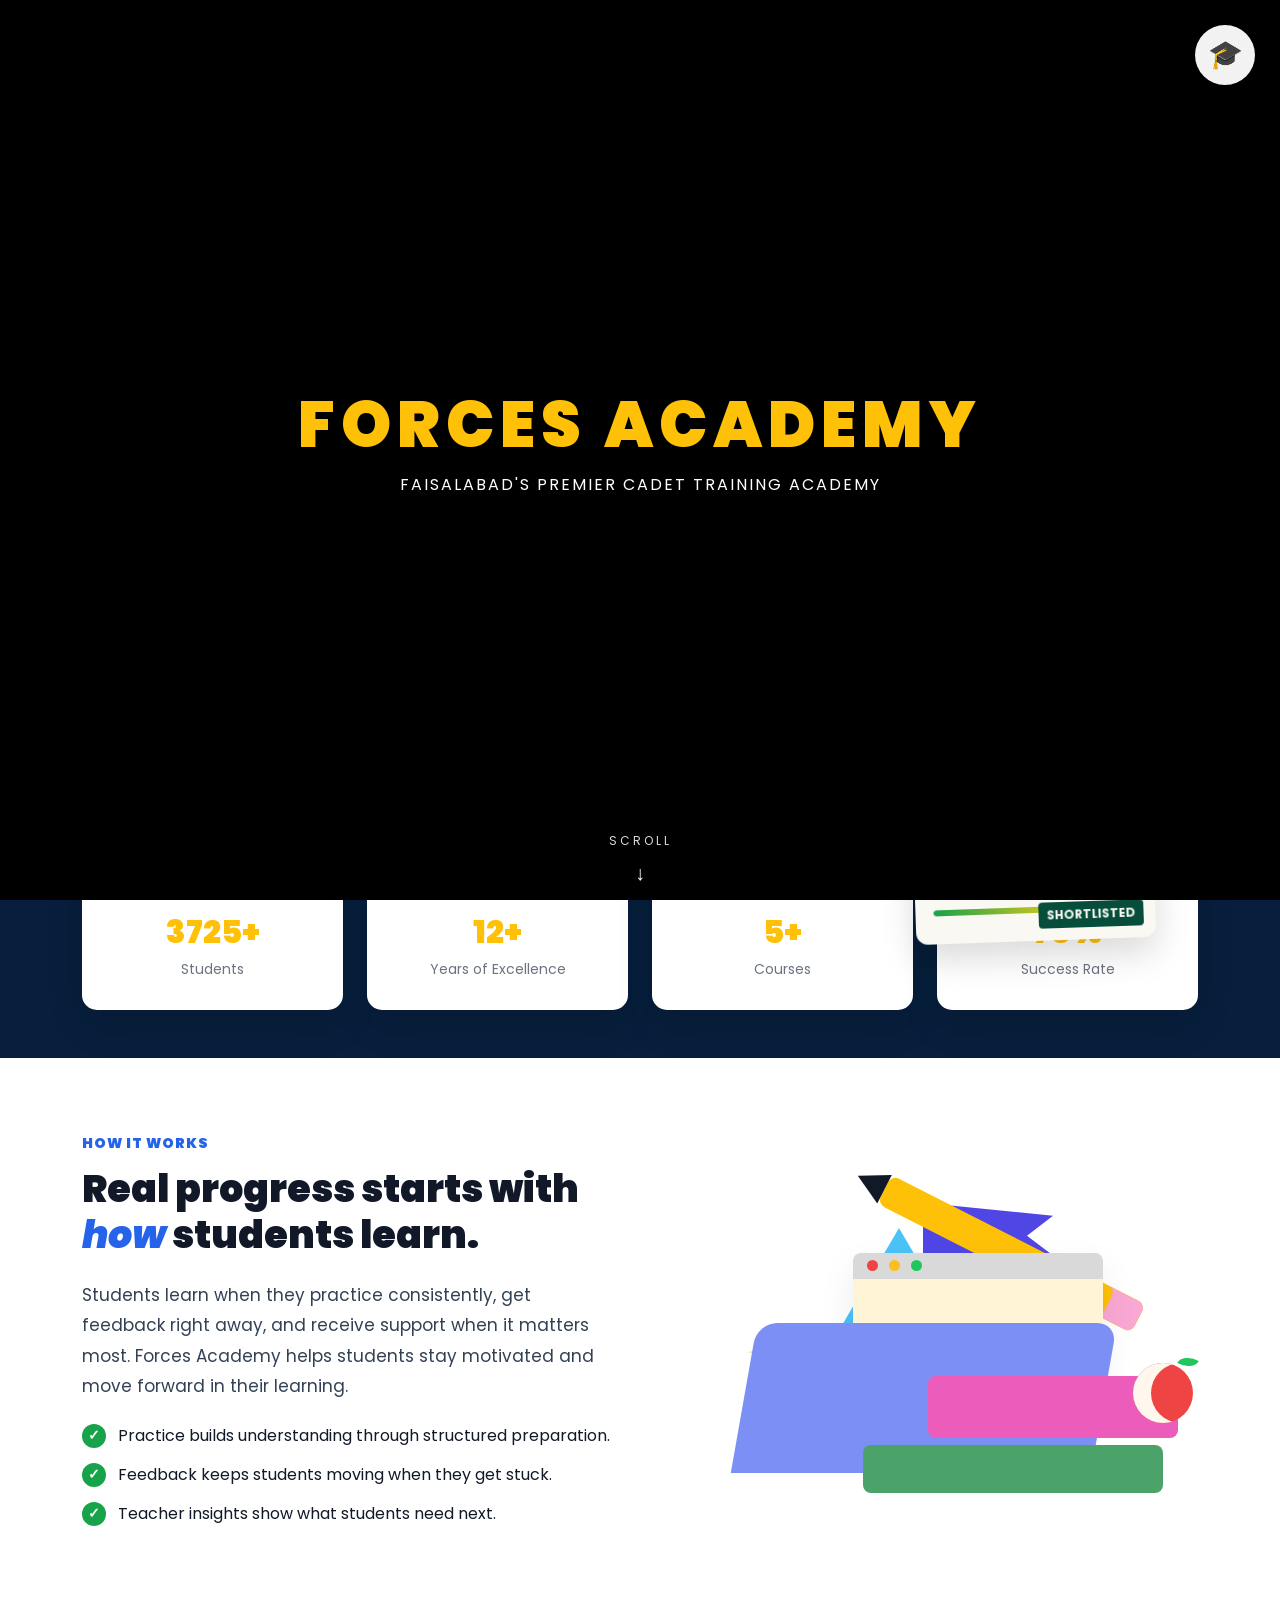
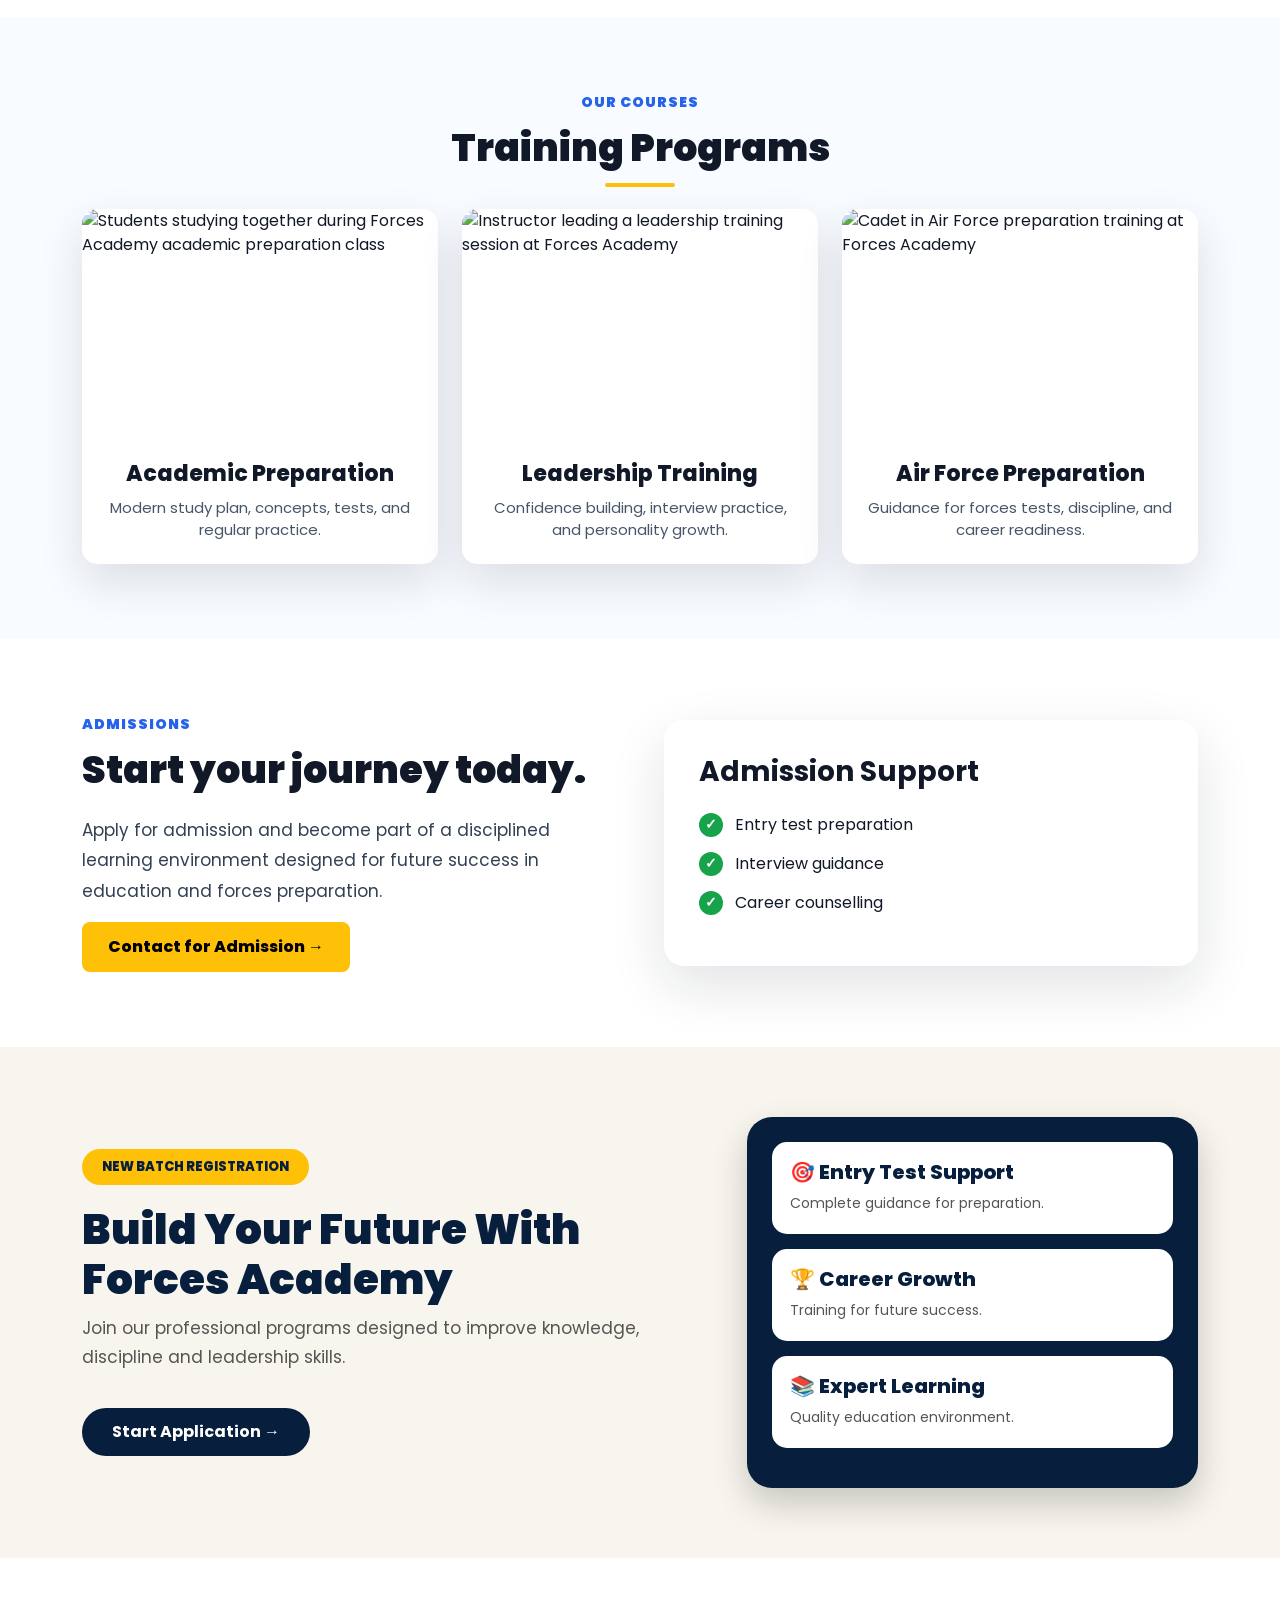
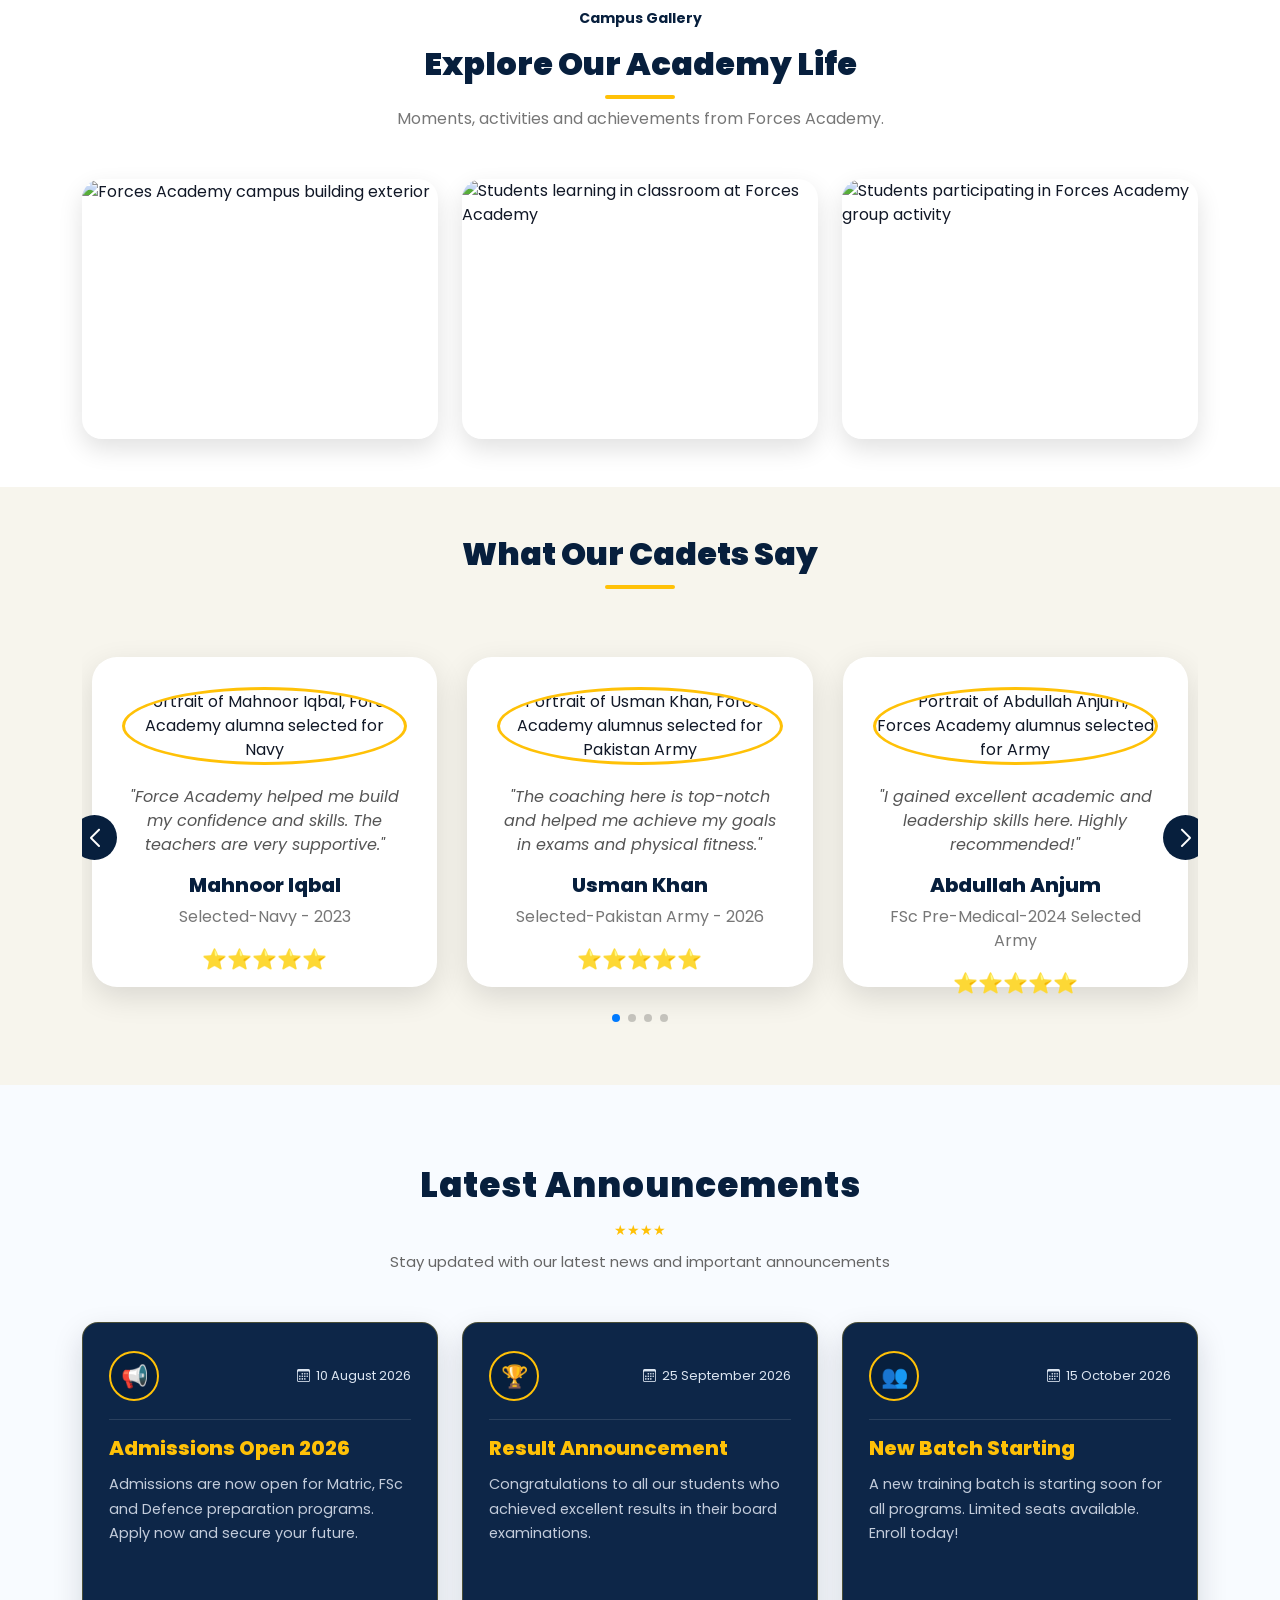
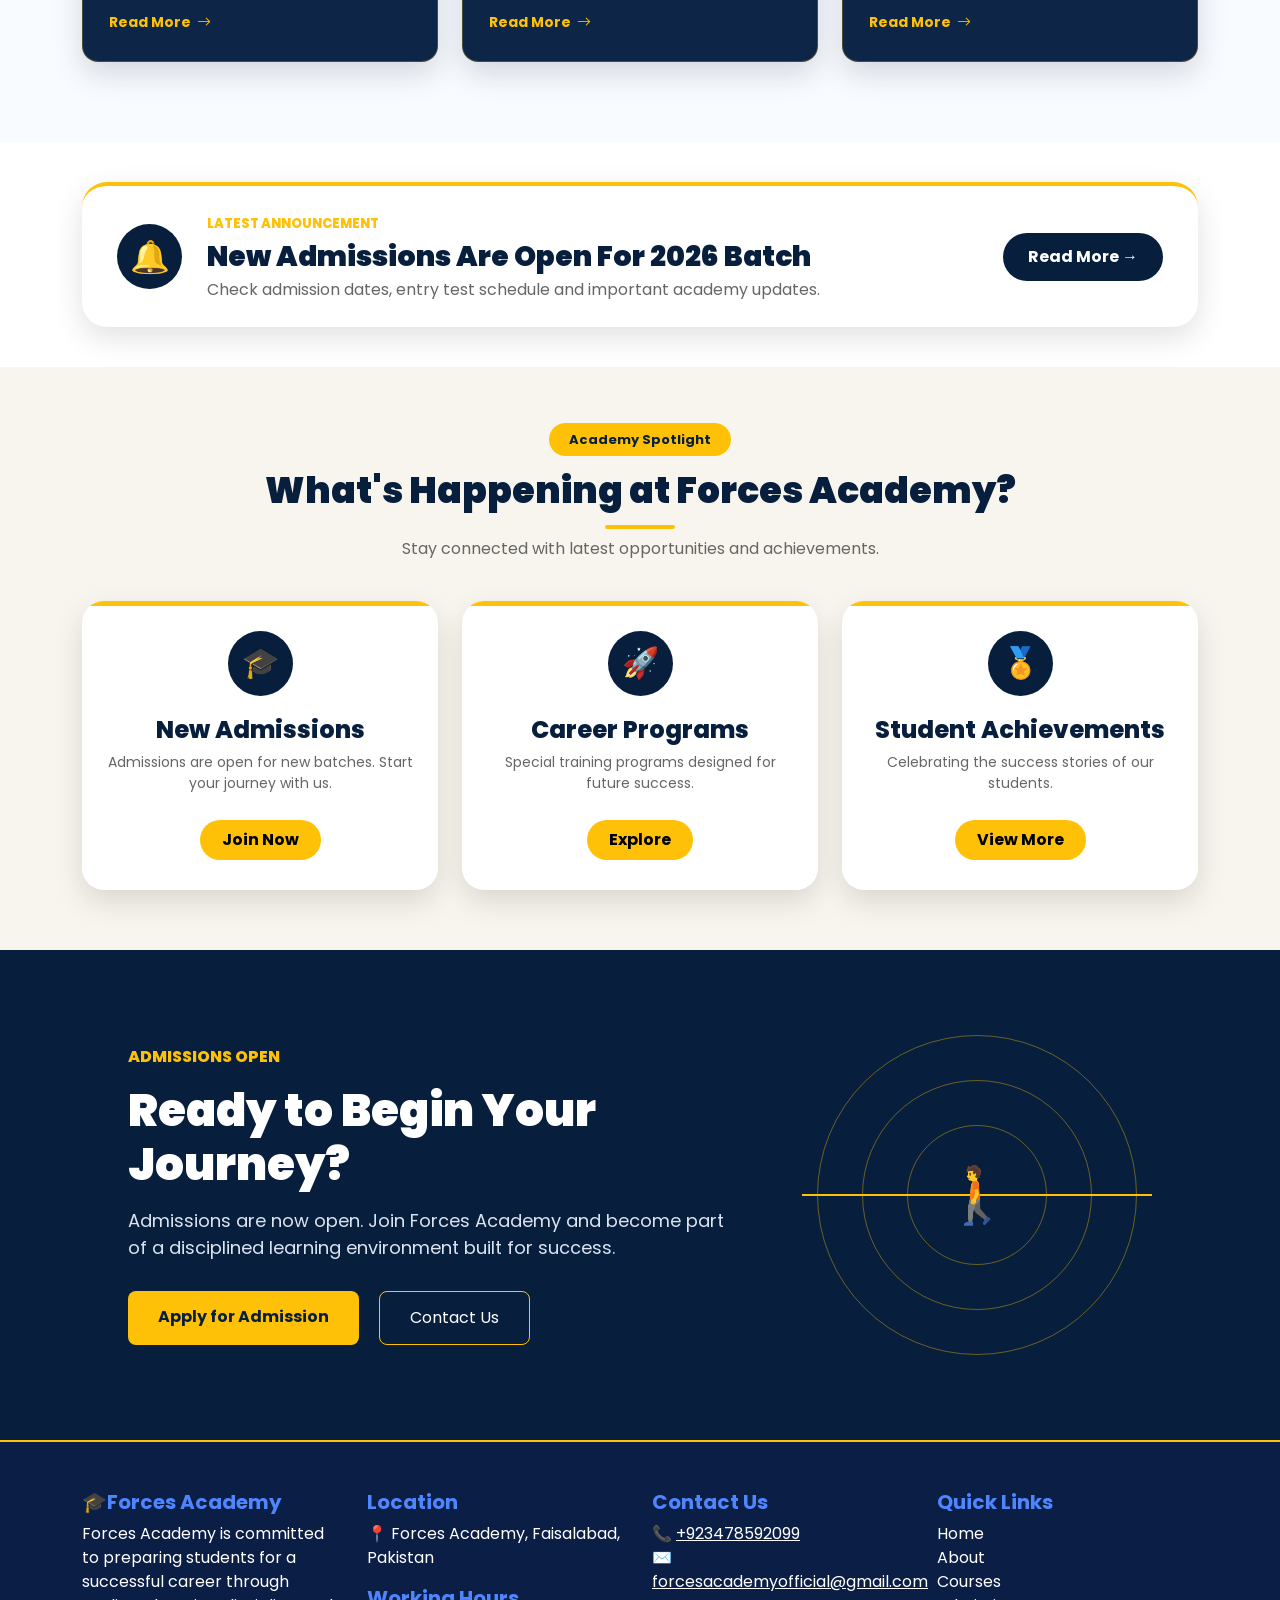
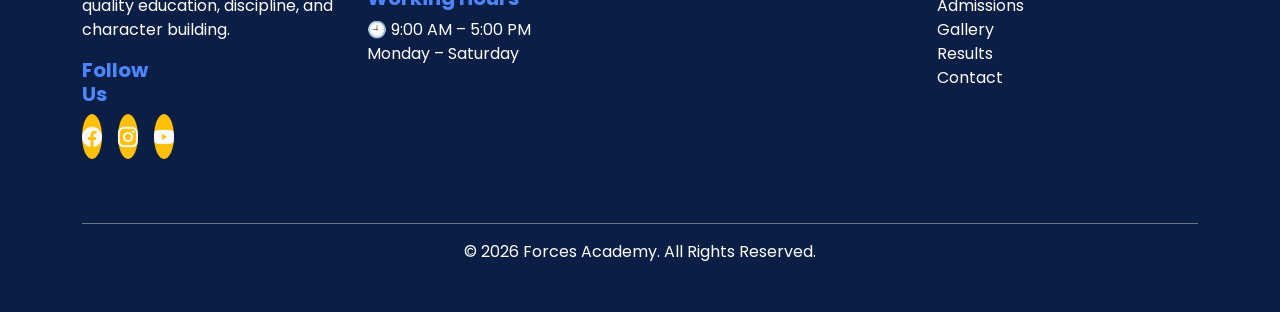
==== commit 773ffe66: "enable github pages" ====
--- a/index.html
+++ b/index.html
@@ -985,7 +985,7 @@
           <li class="nav-item"><a class="nav-link" href="results.html">Results</a></li>
           <li class="nav-item"><a class="nav-link" href="gallery.html">Gallery</a></li>
           <li class="nav-item"><a class="nav-link" href="contact.html">Contact</a></li>
-          <li class="nav-item"><a class="portal-btn" href="student-portal.html">Student Portal</a></li>
+          <li class="nav-item"><a class="portal-btn" href="https://tehseenproject.ct.ws/login.php">Student Portal</a></li>
           <li class="nav-item">
             <button id="theme-toggle" aria-label="Toggle dark mode" title="Toggle dark mode">🌙</button>
           </li>
@@ -2340,6 +2340,265 @@
 
 
 </script>
+<!-- ============================================= -->
+<!-- LATEST ANNOUNCEMENTS SECTION (flip cards) -->
+<!-- ============================================= -->
+
+<section class="announcements-section" id="announcements">
+
+  <div class="container">
+
+    <div class="text-center mb-5">
+      <h2 class="ann-heading">Latest Announcements</h2>
+      <div class="ann-star">★★★★</div>
+      <p class="ann-subtext">Stay updated with our latest news and important announcements</p>
+    </div>
+
+    <div class="row g-4">
+
+      <!-- Card 1 -->
+      <div class="col-lg-4 col-md-6">
+        <div class="flip-card" onclick="this.classList.toggle('flipped')">
+          <div class="flip-inner">
+
+            <div class="flip-front">
+              <div class="ann-top">
+                <div class="ann-icon">📢</div>
+                <span class="ann-date"><i class="bi bi-calendar3"></i> 10 August 2026</span>
+              </div>
+              <div class="ann-divider"></div>
+              <h3>Admissions Open 2026</h3>
+              <p>Admissions are now open for Matric, FSc and Defence preparation programs. Apply now and secure your future.</p>
+              <span class="ann-link">Read More <i class="bi bi-arrow-right"></i></span>
+            </div>
+
+            <div class="flip-back">
+              <h3>Admissions Open 2026</h3>
+              <p>Admissions for the 2026 batch are officially open across Matric, FSc Pre-Medical, FSc Pre-Engineering and full Defence/ISSB preparation programs. Seats are limited and filled on a first-come basis, so early registration is strongly encouraged. Visit the Admissions page or contact the academy office to begin your application, submit required documents, and book your entry test slot.</p>
+            
+              <span class="ann-link">Back <i class="bi bi-arrow-left"></i></span>
+            </div>
+
+          </div>
+        </div>
+      </div>
+
+      <!-- Card 2 -->
+      <div class="col-lg-4 col-md-6">
+        <div class="flip-card" onclick="this.classList.toggle('flipped')">
+          <div class="flip-inner">
+
+            <div class="flip-front">
+              <div class="ann-top">
+                <div class="ann-icon">🏆</div>
+                <span class="ann-date"><i class="bi bi-calendar3"></i> 25 September 2026</span>
+              </div>
+              <div class="ann-divider"></div>
+              <h3>Result Announcement</h3>
+              <p>Congratulations to all our students who achieved excellent results in their board examinations.</p>
+              <span class="ann-link">Read More <i class="bi bi-arrow-right"></i></span>
+            </div>
+
+            <div class="flip-back">
+              <h3>Result Announcement</h3>
+              <p>Board examination results for this session have been announced, and Forces Academy students have once again delivered outstanding performances across Matric and FSc groups. Result cards are available from the academy office, and students are encouraged to meet their subject teachers for detailed feedback and guidance on next steps, including forces entry test preparation.</p>
+              
+              <span class="ann-link">Back <i class="bi bi-arrow-left"></i></span>
+            </div>
+
+          </div>
+        </div>
+      </div>
+
+      <!-- Card 3 -->
+      <div class="col-lg-4 col-md-6">
+        <div class="flip-card" onclick="this.classList.toggle('flipped')">
+          <div class="flip-inner">
+
+            <div class="flip-front">
+              <div class="ann-top">
+                <div class="ann-icon">👥</div>
+                <span class="ann-date"><i class="bi bi-calendar3"></i> 15 October 2026</span>
+              </div>
+              <div class="ann-divider"></div>
+              <h3>New Batch Starting</h3>
+              <p>A new training batch is starting soon for all programs. Limited seats available. Enroll today!</p>
+              <span class="ann-link">Read More <i class="bi bi-arrow-right"></i></span>
+            </div>
+
+            <div class="flip-back">
+              <h3>New Batch Starting</h3>
+              <p>A new batch for Academic Preparation, Leadership Training and Forces (ISSB / PMA Long Course) preparation begins on 15 September 2026. Classes will cover structured coursework, physical fitness training and interview/psych-test practice. Seats are limited, so students are advised to complete registration early to reserve a spot in this batch.</p>
+             
+              <span class="ann-link">Back <i class="bi bi-arrow-left"></i></span>
+            </div>
+
+          </div>
+        </div>
+      </div>
+
+    </div>
+
+  </div>
+
+</section>
+
+<style>
+.announcements-section{
+  padding:80px 0;
+  background:#f8fbff;
+}
+
+.ann-heading{
+  font-size:34px;
+  font-weight:900;
+  color:#071f3d;
+  margin:0;
+  letter-spacing:1px;
+}
+
+.ann-star{
+  color:#ffc107;
+  font-size:14px;
+  margin-top:14px;
+}
+
+.ann-subtext{
+  color:#666;
+  margin-top:10px;
+  font-size:15px;
+}
+
+/* Flip card mechanics */
+.flip-card{
+  background:transparent;
+  height:340px;
+  perspective:1200px;
+  cursor:pointer;
+  overflow:visible;
+}
+
+.flip-inner{
+  position:relative;
+  width:100%;
+  height:100%;
+  text-align:left;
+  transition:transform 0.7s ease;
+  transform-style:preserve-3d;
+  will-change:transform;
+}
+
+.flip-card.flipped .flip-inner{
+  transform:rotateY(180deg);
+}
+
+.flip-front,
+.flip-back{
+  position:absolute;
+  top:0;
+  left:0;
+  width:100%;
+  height:100%;
+  -webkit-backface-visibility:hidden;
+  backface-visibility:hidden;
+  border-radius:16px;
+  border:1px solid rgba(255,193,7,0.25);
+  background:#0d2648;
+  box-shadow:0 12px 30px rgba(15,23,42,.15);
+  padding:28px 26px;
+  display:flex;
+  flex-direction:column;
+  transform:translateZ(0);
+}
+
+.flip-back{
+  transform:rotateY(180deg) translateZ(0);
+  justify-content:center;
+}
+
+.ann-top{
+  display:flex;
+  align-items:center;
+  justify-content:space-between;
+  flex-wrap:wrap;
+  gap:10px;
+}
+
+.ann-icon{
+  width:50px;
+  height:50px;
+  border-radius:50%;
+  background:#071f3d;
+  border:2px solid #ffc107;
+  color:#ffc107;
+  display:flex;
+  align-items:center;
+  justify-content:center;
+  font-size:22px;
+}
+
+.ann-date{
+  font-size:13px;
+  color:#dbe4f0;
+  display:flex;
+  align-items:center;
+  gap:6px;
+}
+
+.ann-divider{
+  height:1px;
+  background:rgba(255,255,255,0.12);
+  margin:18px 0 16px;
+}
+
+.flip-front h3,
+.flip-back h3{
+  color:#ffc107;
+  font-size:20px;
+  font-weight:800;
+  margin-bottom:12px;
+}
+
+.flip-front p,
+.flip-back p{
+  color:#c3ccdb;
+  font-size:14.5px;
+  line-height:1.7;
+  margin-bottom:16px;
+  flex:1;
+}
+
+.ann-link{
+  font-weight:700;
+  color:#ffc107;
+  display:inline-flex;
+  align-items:center;
+  gap:6px;
+  font-size:14px;
+}
+
+/* Dark mode overrides */
+body.dark-mode .announcements-section{
+  background:#0b1420 !important;
+}
+
+body.dark-mode .ann-heading{
+  color:#ffffff !important;
+}
+
+body.dark-mode .ann-subtext{
+  color:#c3ccdb !important;
+}
+
+@media(max-width:768px){
+  .ann-heading{
+    font-size:26px;
+  }
+  .flip-card{
+    height:380px;
+  }
+}
+</style>
 <!-- Latest Announcement -->
 
 <section class="latest-news">
@@ -2371,7 +2630,7 @@
 </div>
 
 
-<a href="admissions.html" class="news-btn">
+       <a href="admissions.html#important-dates" class="news-btn">
 Read More →
 </a>
 
@@ -2539,7 +2798,6 @@
 
 }
 </style>
-
 
 
 
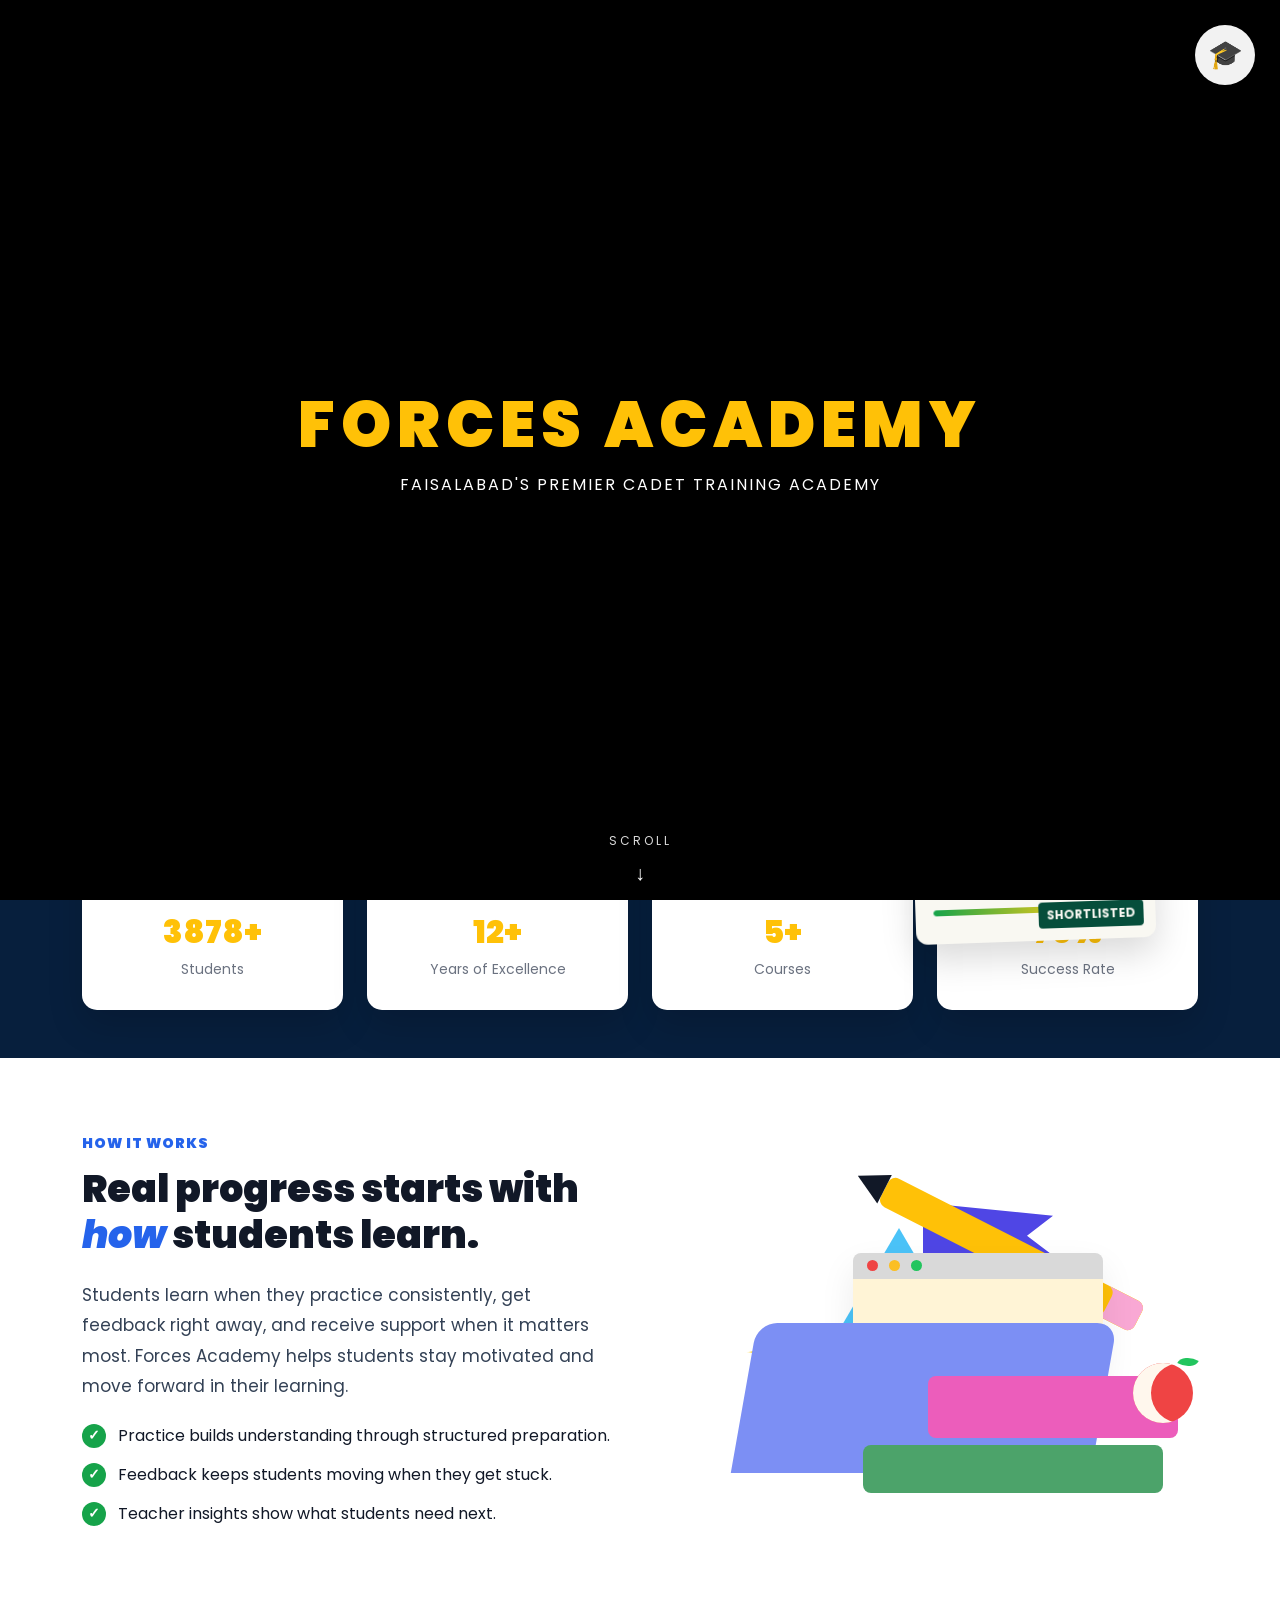
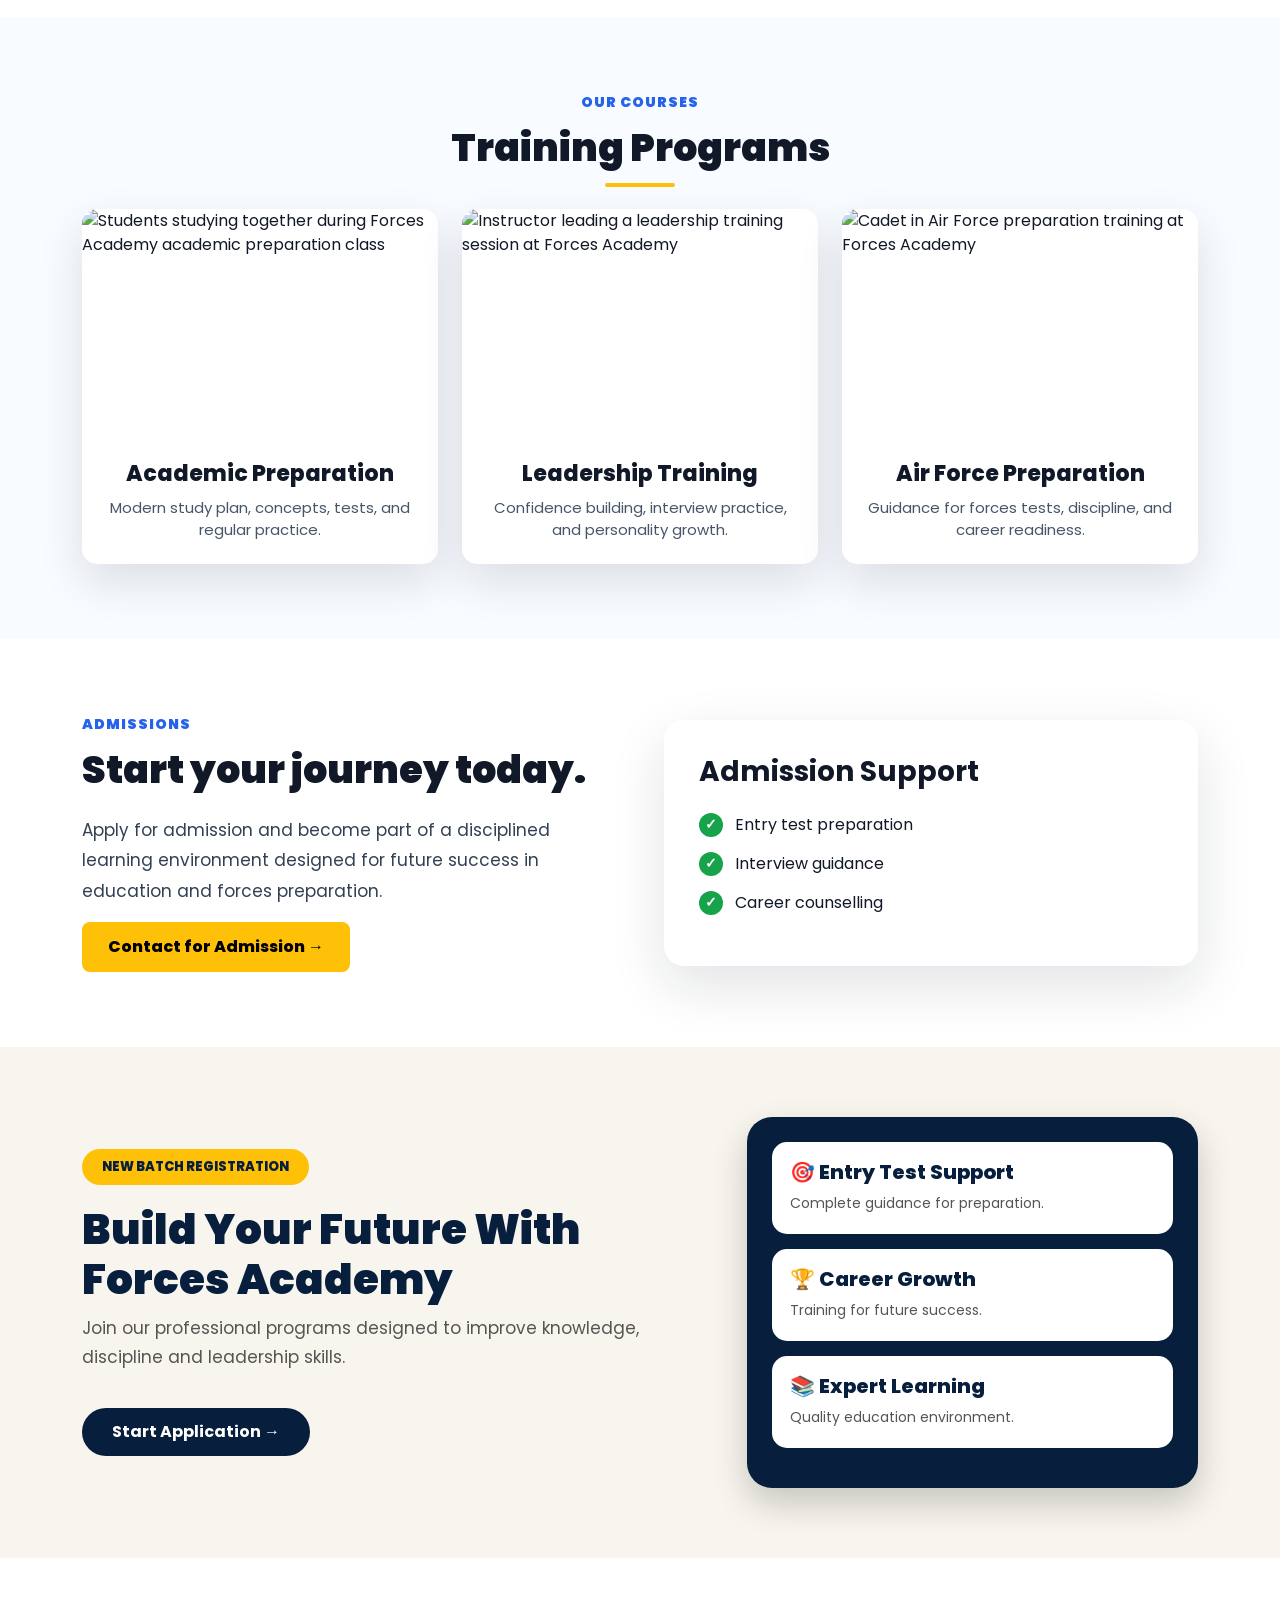
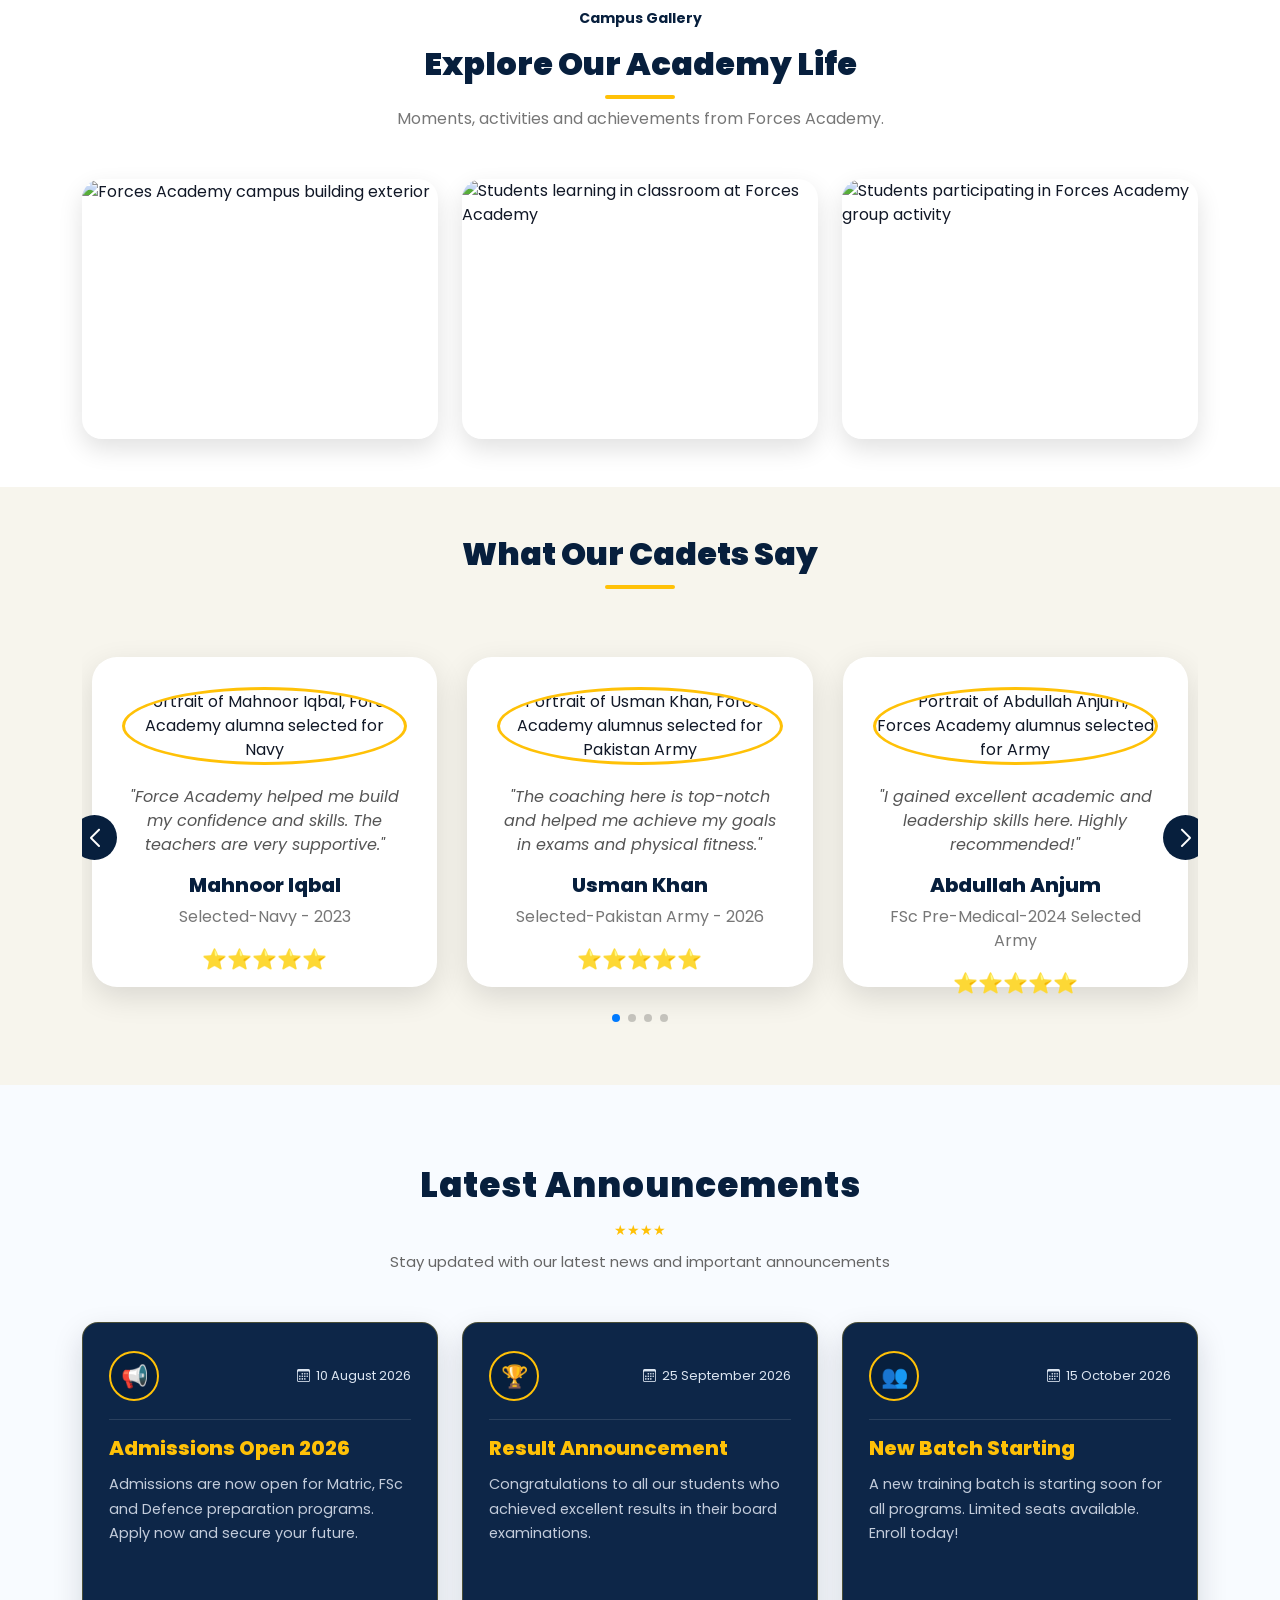
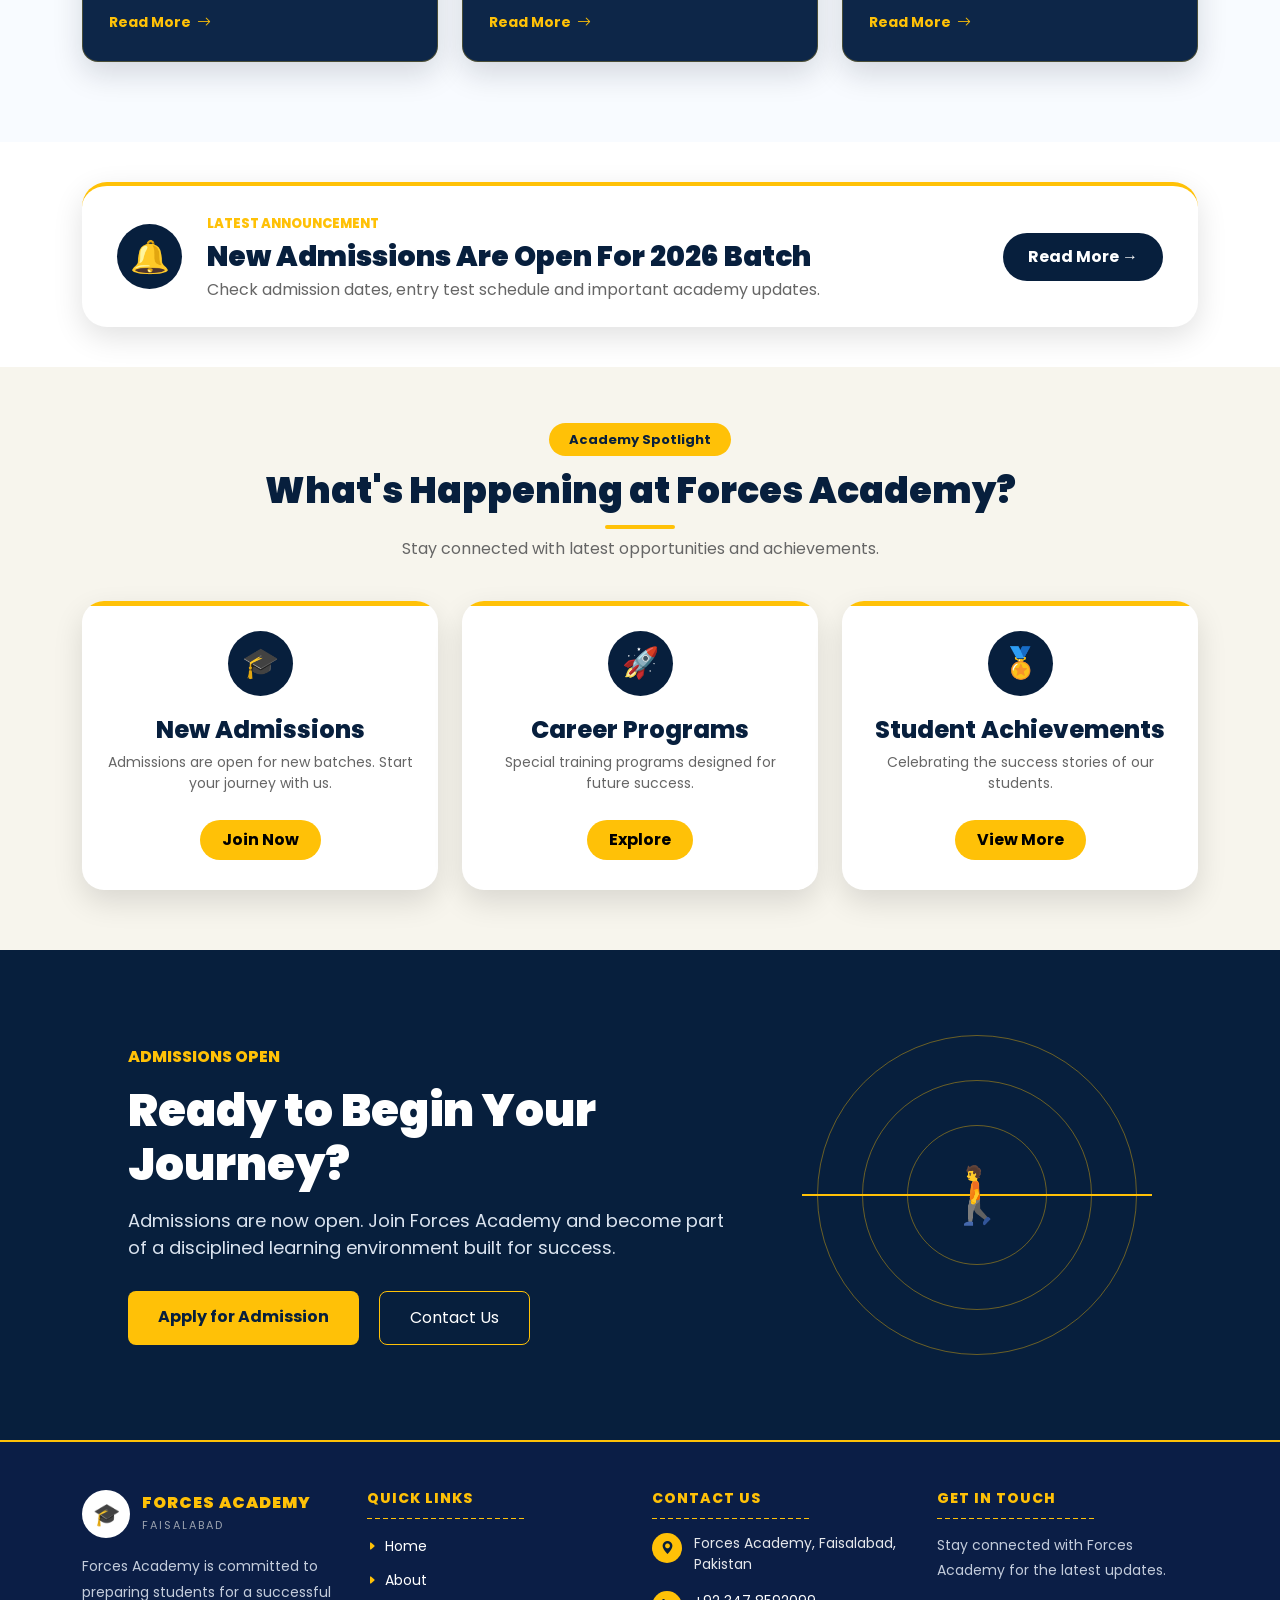
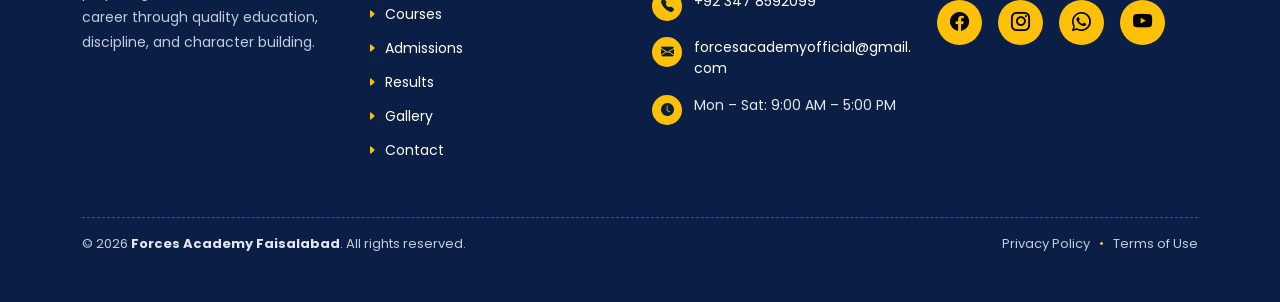
==== commit 2af63656: "Polish README and finalize GitHub Pages setup" ====
--- a/index.html
+++ b/index.html
@@ -985,6 +985,7 @@
           <li class="nav-item"><a class="nav-link" href="results.html">Results</a></li>
           <li class="nav-item"><a class="nav-link" href="gallery.html">Gallery</a></li>
           <li class="nav-item"><a class="nav-link" href="contact.html">Contact</a></li>
+          <br>
           <li class="nav-item"><a class="portal-btn" href="https://tehseenproject.ct.ws/login.php">Student Portal</a></li>
           <li class="nav-item">
             <button id="theme-toggle" aria-label="Toggle dark mode" title="Toggle dark mode">🌙</button>
@@ -3365,59 +3366,65 @@
 }
 </style>
 
-      <!-- FOOTER -->
   <footer style="background-color:#0b1e46; color:#fff;" class="py-5 ">
   <div class="container">
     <div class="row">
 
       <!-- About -->
       <div class="col-md-3 mb-4">
-       
-        <h5> <span>🎓</span>Forces Academy</h5>
-        <p>Forces Academy is committed to preparing students for a successful career through quality education, discipline, and character building.</p>
-         <div class="col-md-3 mb-4">
-        <h5>Follow Us</h5>
+        <div class="footer-brand">
+          <div class="footer-logo-badge">🎓</div>
+          <div>
+            <h5 class="footer-brand-title">FORCES ACADEMY</h5>
+            <span class="footer-brand-sub">FAISALABAD</span>
+          </div>
+        </div>
+        <p class="footer-desc">Forces Academy is committed to preparing students for a successful career through quality education, discipline, and character building.</p>
+      </div>
+
+      <!-- Quick Links -->
+      <div class="col-md-3 mb-4">
+        <h5 class="footer-heading">Quick Links</h5>
+        <ul class="list-unstyled footer-links">
+          <li><a href="index.html"><i class="bi bi-caret-right-fill"></i> Home</a></li>
+          <li><a href="about.html"><i class="bi bi-caret-right-fill"></i> About</a></li>
+          <li><a href="courses.html"><i class="bi bi-caret-right-fill"></i> Courses</a></li>
+          <li><a href="admissions.html"><i class="bi bi-caret-right-fill"></i> Admissions</a></li>
+          <li><a href="results.html"><i class="bi bi-caret-right-fill"></i> Results</a></li>
+          <li><a href="gallery.html"><i class="bi bi-caret-right-fill"></i> Gallery</a></li>
+          <li><a href="contact.html"><i class="bi bi-caret-right-fill"></i> Contact</a></li>
+        </ul>
+      </div>
+
+      <!-- Contact Info -->
+      <div class="col-md-3 mb-4">
+        <h5 class="footer-heading">Contact Us</h5>
+        <ul class="list-unstyled footer-contact">
+          <li><span class="footer-icon-circle"><i class="bi bi-geo-alt-fill"></i></span> Forces Academy, Faisalabad, Pakistan</li>
+          <li><span class="footer-icon-circle"><i class="bi bi-telephone-fill"></i></span> <a href="tel:+923478592099">+92 347 8592099</a></li>
+          <li><span class="footer-icon-circle"><i class="bi bi-envelope-fill"></i></span> <a href="mailto:forcesacademyofficial@gmail.com">forcesacademyofficial@gmail.com</a></li>
+          <li><span class="footer-icon-circle"><i class="bi bi-clock-fill"></i></span> Mon – Sat: 9:00 AM – 5:00 PM</li>
+        </ul>
+      </div>
+
+      <!-- Get In Touch -->
+      <div class="col-md-3 mb-4">
+        <h5 class="footer-heading">Get In Touch</h5>
+        <p class="footer-desc">Stay connected with Forces Academy for the latest updates.</p>
         <div class="d-flex gap-3">
-          <a href="https://www.facebook.com/ForcesAcademyFaisalabad" target="_blank" class="text-light fs-5"><i class="bi bi-facebook"></i></a>
-          <a href="https://www.instagram.com/forcesacademyfaisalabad?igsh=MWI4YThxazhwM3o3Zg==" target="_blank" class="text-light fs-5"><i class="bi bi-instagram"></i></a>
-          <a href="https://www.youtube.com/@forcesacademyfaisalabad" target="_blank" class="text-light fs-5"><i class="bi bi-youtube"></i></a>
+          <a href="https://www.facebook.com/ForcesAcademyFaisalabad" target="_blank" class="footer-social"><i class="bi bi-facebook"></i></a>
+          <a href="https://www.instagram.com/forcesacademyfaisalabad?igsh=MWI4YThxazhwM3o3Zg==" target="_blank" class="footer-social"><i class="bi bi-instagram"></i></a>
+          <a href="https://wa.me/923478592099" target="_blank" class="footer-social"><i class="bi bi-whatsapp"></i></a>
+          <a href="https://www.youtube.com/@forcesacademyfaisalabad" target="_blank" class="footer-social"><i class="bi bi-youtube"></i></a>
         </div>
       </div>
-      </div>
-
-      <!-- Location & Working Hours -->
-      <div class="col-md-3 mb-4">
-        <h5>Location</h5>
-        <p>📍 Forces Academy, Faisalabad, Pakistan</p>
-        <h5>Working Hours</h5>
-        <p>🕘 9:00 AM – 5:00 PM<br>Monday – Saturday</p>
-      </div>
-
-      <!-- Contact Info -->
-      <div class="col-md-3 mb-4">
-        <h5>Contact Us</h5>
-        
-          📞 <a href="tel:+923478592099" style="color:#fff; text-decoration:underline;">+923478592099</a><br>
-            <p>✉️<a href="mailto:forcesacademyofficial@gmail.com" style="color:#fff; text-decoration:underline;">forcesacademyofficial@gmail.com</a></p>
-      </div>
-
-      <!-- Web Links -->
-            <div class="col-md-3 mb-4">
-        <h5>Quick Links</h5>
-        <ul class="list-unstyled">
-          <li><a href="index.html" class="text-light text-decoration-none">Home</a></li>
-          <li><a href="about.html" class="text-light text-decoration-none">About</a></li>
-          <li><a href="courses.html" class="text-light text-decoration-none">Courses</a></li>
-          <li><a href="admissions.html" class="text-light text-decoration-none">Admissions</a></li>
-          <li><a href="gallery.html" class="text-light text-decoration-none">Gallery</a></li>
-          <li><a href="results.html" class="text-light text-decoration-none">Results</a></li>
-          <li><a href="contact.html" class="text-light text-decoration-none">Contact </a></li>
-        </ul>
-      </div>
 
     </div>
-    <div class="text-center mt-3 border-top border-secondary pt-3">
-      ©️ 2026 Forces Academy. All Rights Reserved.
+    <div class="footer-bottom-bar d-flex flex-wrap justify-content-between align-items-center mt-3 pt-3">
+      <span>© 2026 <strong>Forces Academy Faisalabad</strong>. All rights reserved.</span>
+      <span class="footer-bottom-links">
+        <a href="#">Privacy Policy</a> <span class="footer-dot">•</span> <a href="#">Terms of Use</a>
+      </span>
     </div>
   </div>
 </footer>
@@ -3463,7 +3470,208 @@
     line-height: 1; /* ensures icon vertically centered */
 }
 
+/* Fix: long text (email/links) overflowing into next column on tablets like iPad */
+footer .row {
+    row-gap: 20px;
+}
+
+footer .col-md-3 {
+    min-width: 0; /* allows flex/grid children to shrink instead of overflowing */
+    word-break: break-word;
+    overflow-wrap: break-word;
+}
+
+footer .col-md-3 a,
+footer .col-md-3 p {
+    word-break: break-word;
+    overflow-wrap: break-word;
+}
+
+@media (min-width: 768px) and (max-width: 1024px) {
+    footer .col-md-3 {
+        flex: 0 0 50%;
+        max-width: 50%;
+        margin-bottom: 30px;
+    }
+}
+
+/* ===== New Footer Design ===== */
+footer{
+    background-color:#0b1e46 !important;
+}
+
+.footer-brand{
+    display:flex;
+    align-items:center;
+    gap:12px;
+    margin-bottom:16px;
+}
+
+.footer-logo-badge{
+    width:48px;
+    height:48px;
+    min-width:48px;
+    border-radius:50%;
+    background:#ffffff;
+    display:flex;
+    align-items:center;
+    justify-content:center;
+    font-size:22px;
+}
+
+.footer-brand-title{
+    color:#ffc107;
+    font-weight:900;
+    font-size:16px;
+    letter-spacing:1px;
+    margin:0;
+}
+
+.footer-brand-sub{
+    color:#9ca3af;
+    font-size:11px;
+    letter-spacing:2px;
+}
+
+.footer-desc{
+    color:#c3ccdb;
+    font-size:14px;
+    line-height:1.8;
+}
+
+.footer-heading{
+    color:#ffc107;
+    font-weight:800;
+    font-size:14px;
+    letter-spacing:1px;
+    text-transform:uppercase;
+    margin-bottom:14px;
+    position:relative;
+    padding-bottom:12px;
+}
+
+.footer-heading::after{
+    content:"";
+    position:absolute;
+    bottom:0;
+    left:0;
+    width:100%;
+    max-width:160px;
+    height:1px;
+    background-image:linear-gradient(to right, #ffc107 60%, transparent 40%);
+    background-size:8px 1px;
+}
+
+.footer-links li{
+    margin-bottom:10px;
+}
+
+.footer-links a{
+    color:#e5e7eb;
+    text-decoration:none;
+    font-size:14px;
+    display:inline-flex;
+    align-items:center;
+    gap:8px;
+    transition:.3s;
+}
+
+.footer-links a i{
+    color:#ffc107;
+    font-size:10px;
+}
+
+.footer-links a:hover{
+    color:#ffc107;
+    transform:translateX(4px);
+}
+
+.footer-contact li{
+    display:flex;
+    align-items:flex-start;
+    gap:12px;
+    margin-bottom:16px;
+    color:#e5e7eb;
+    font-size:14px;
+    line-height:1.5;
+}
+
+.footer-contact a{
+    color:#e5e7eb;
+    text-decoration:none;
+    word-break:break-word;
+}
+
+.footer-contact a:hover{
+    color:#ffc107;
+}
+
+.footer-icon-circle{
+    width:30px;
+    height:30px;
+    min-width:30px;
+    border-radius:50%;
+    background:#ffc107;
+    color:#071f3d;
+    display:flex;
+    align-items:center;
+    justify-content:center;
+    font-size:13px;
+}
+
+.footer-social{
+    width:38px;
+    height:38px;
+    border-radius:50%;
+    background:#ffc107;
+    color:#071f3d;
+    display:flex;
+    align-items:center;
+    justify-content:center;
+    font-size:16px;
+    text-decoration:none;
+    transition:.3s;
+}
+
+.footer-social:hover{
+    background:#ffb300;
+    transform:translateY(-3px);
+    box-shadow:0 8px 15px rgba(0,0,0,0.3);
+}
+
+.footer-bottom-bar{
+    border-top:1px dashed rgba(255,193,7,0.35);
+    color:#c3ccdb;
+    font-size:13px;
+}
+
+.footer-bottom-bar strong{
+    color:#e5e7eb;
+}
+
+.footer-bottom-links a{
+    color:#c3ccdb;
+    text-decoration:none;
+}
+
+.footer-bottom-links a:hover{
+    color:#ffc107;
+}
+
+.footer-dot{
+    color:#ffc107;
+    margin:0 6px;
+}
+
+@media(max-width:768px){
+    .footer-bottom-bar{
+        flex-direction:column;
+        text-align:center;
+        gap:10px;
+    }
+}
 </style>
+    
 <!-- Back to Top Button -->
 <button id="backToTopBtn" title="Back to Top">↑</button>
 
